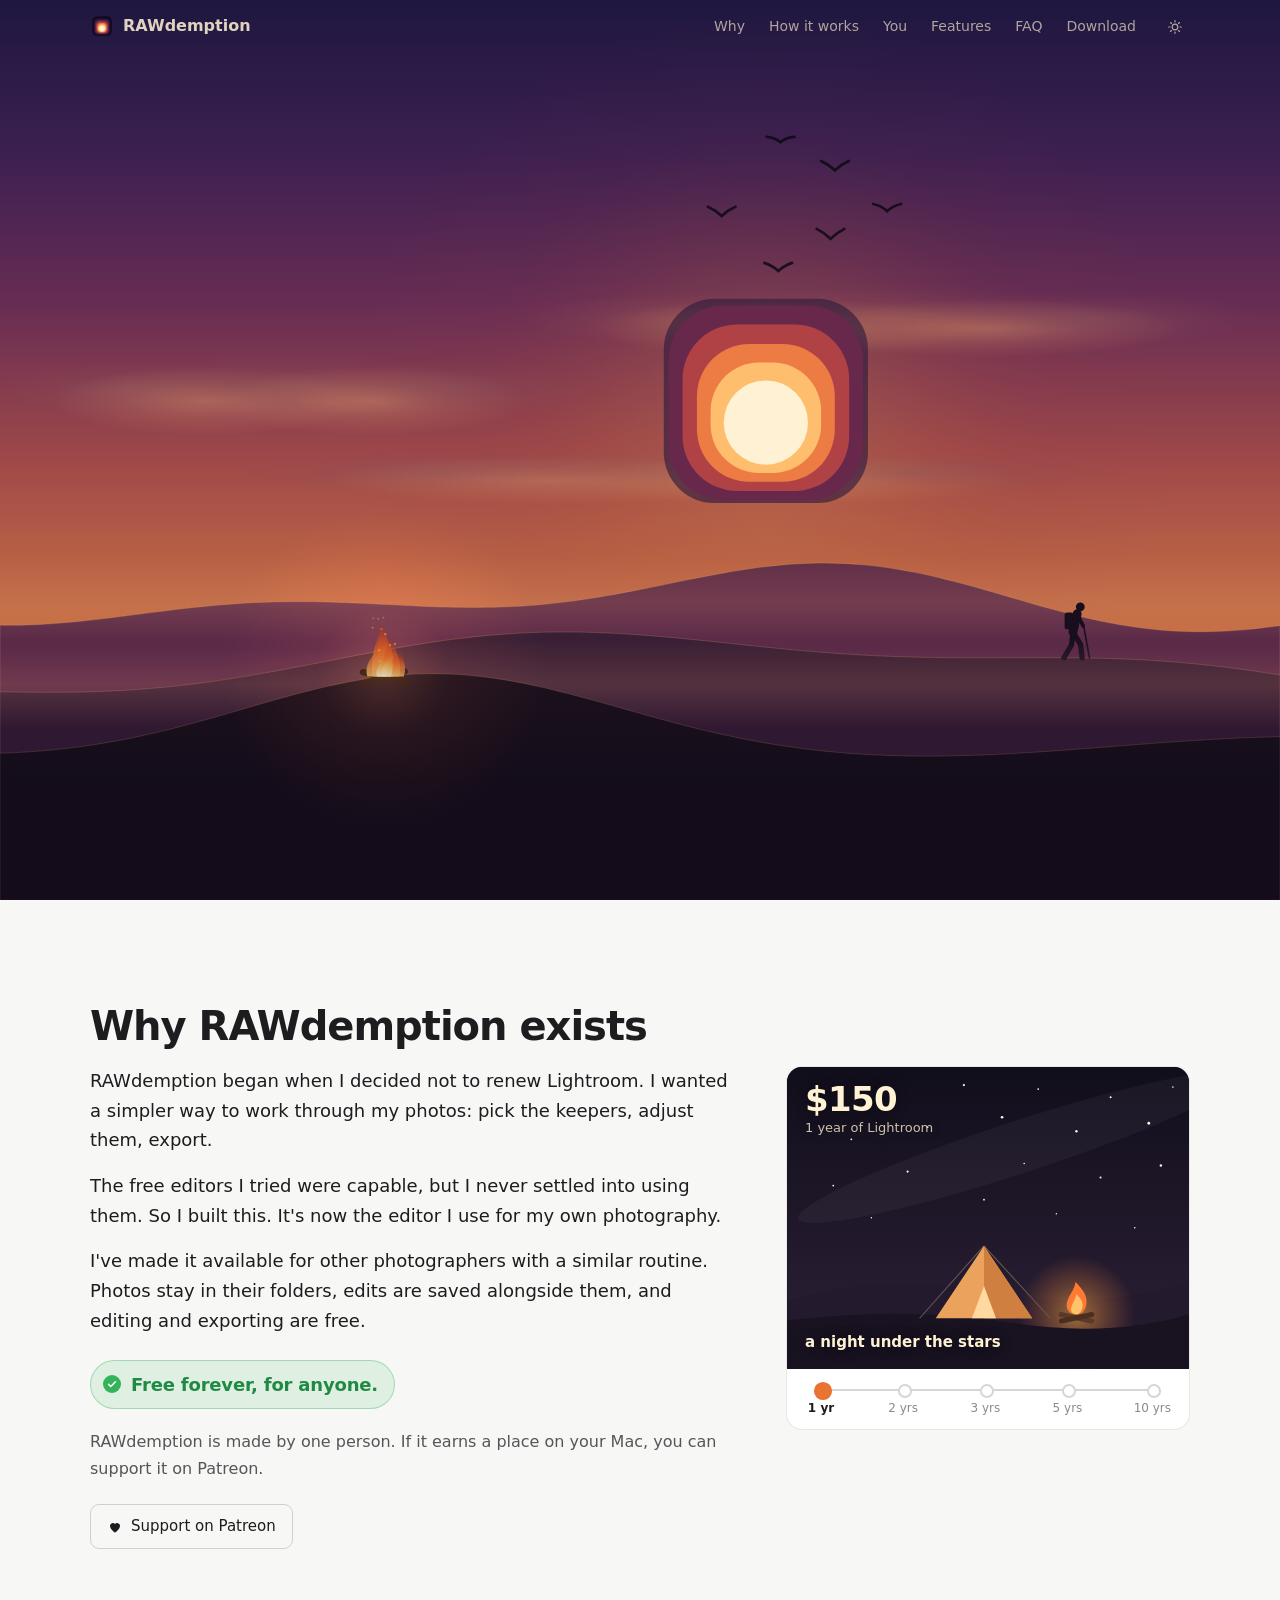
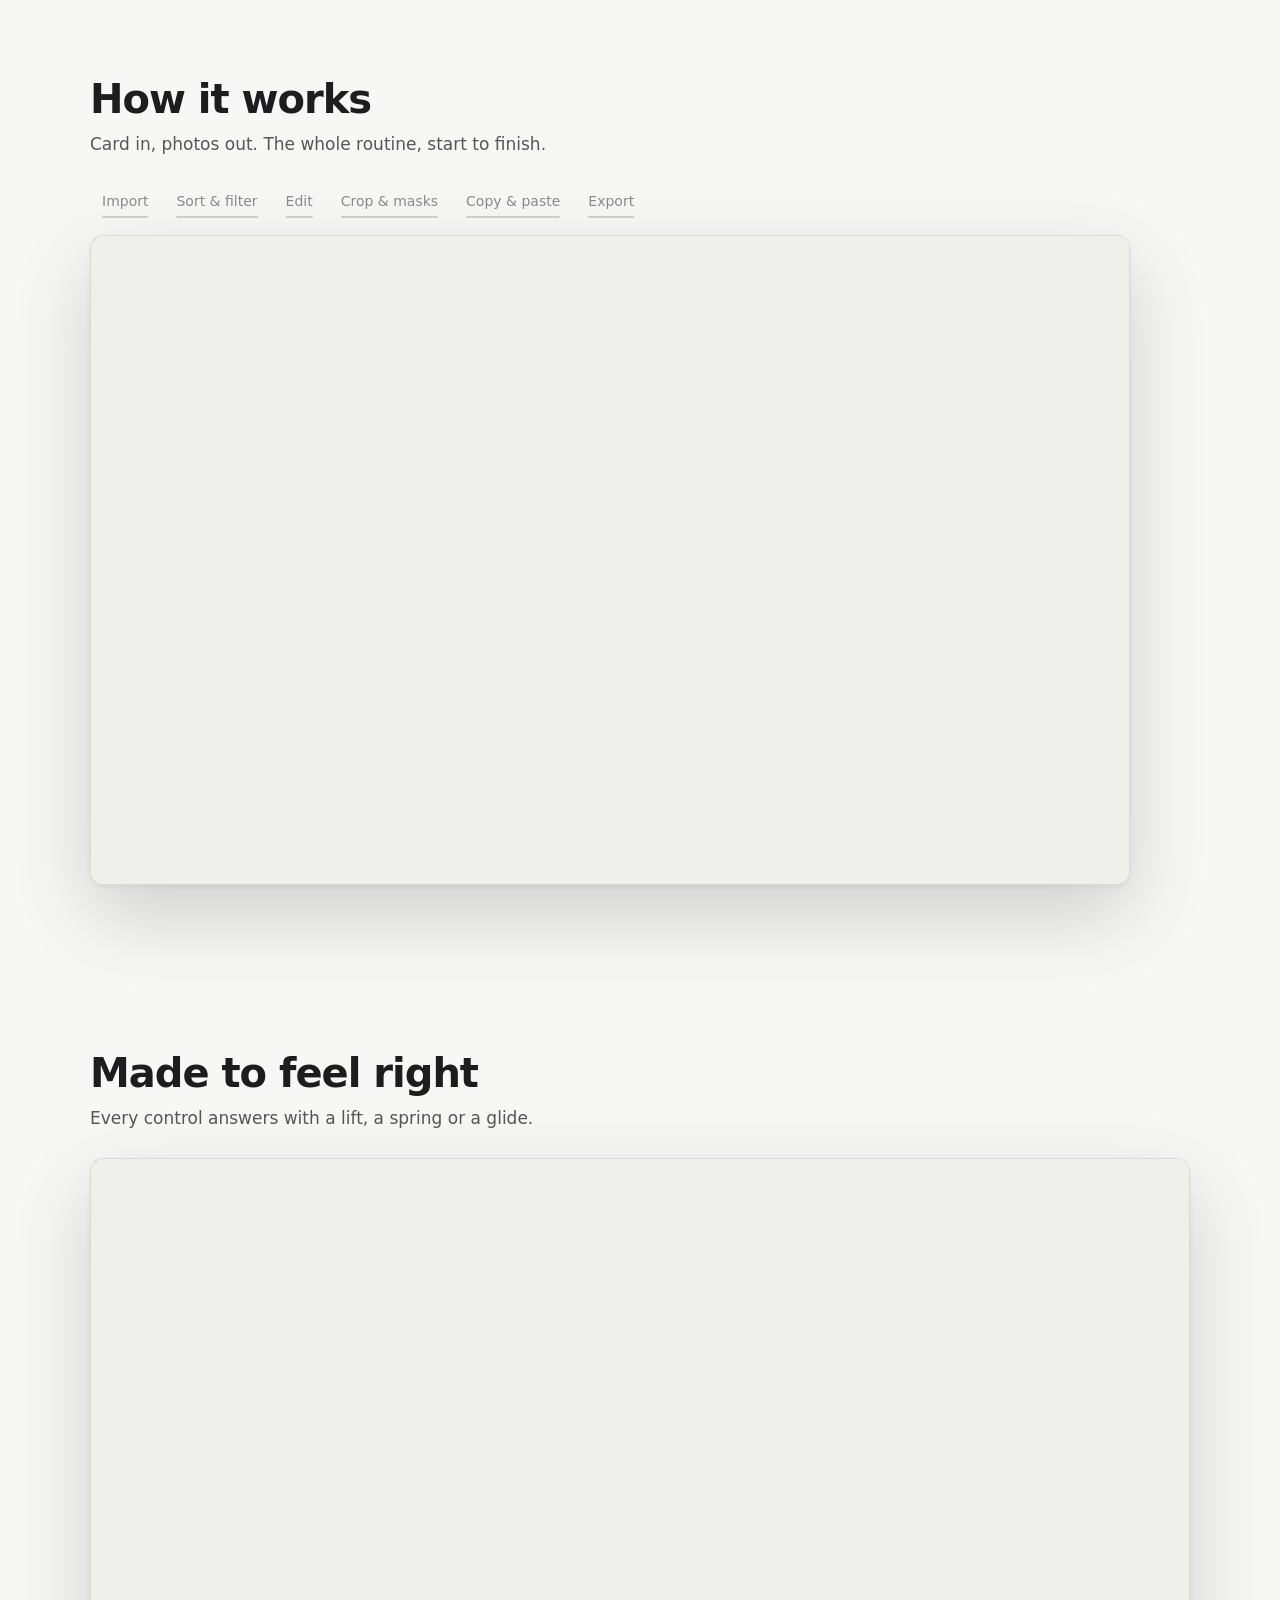
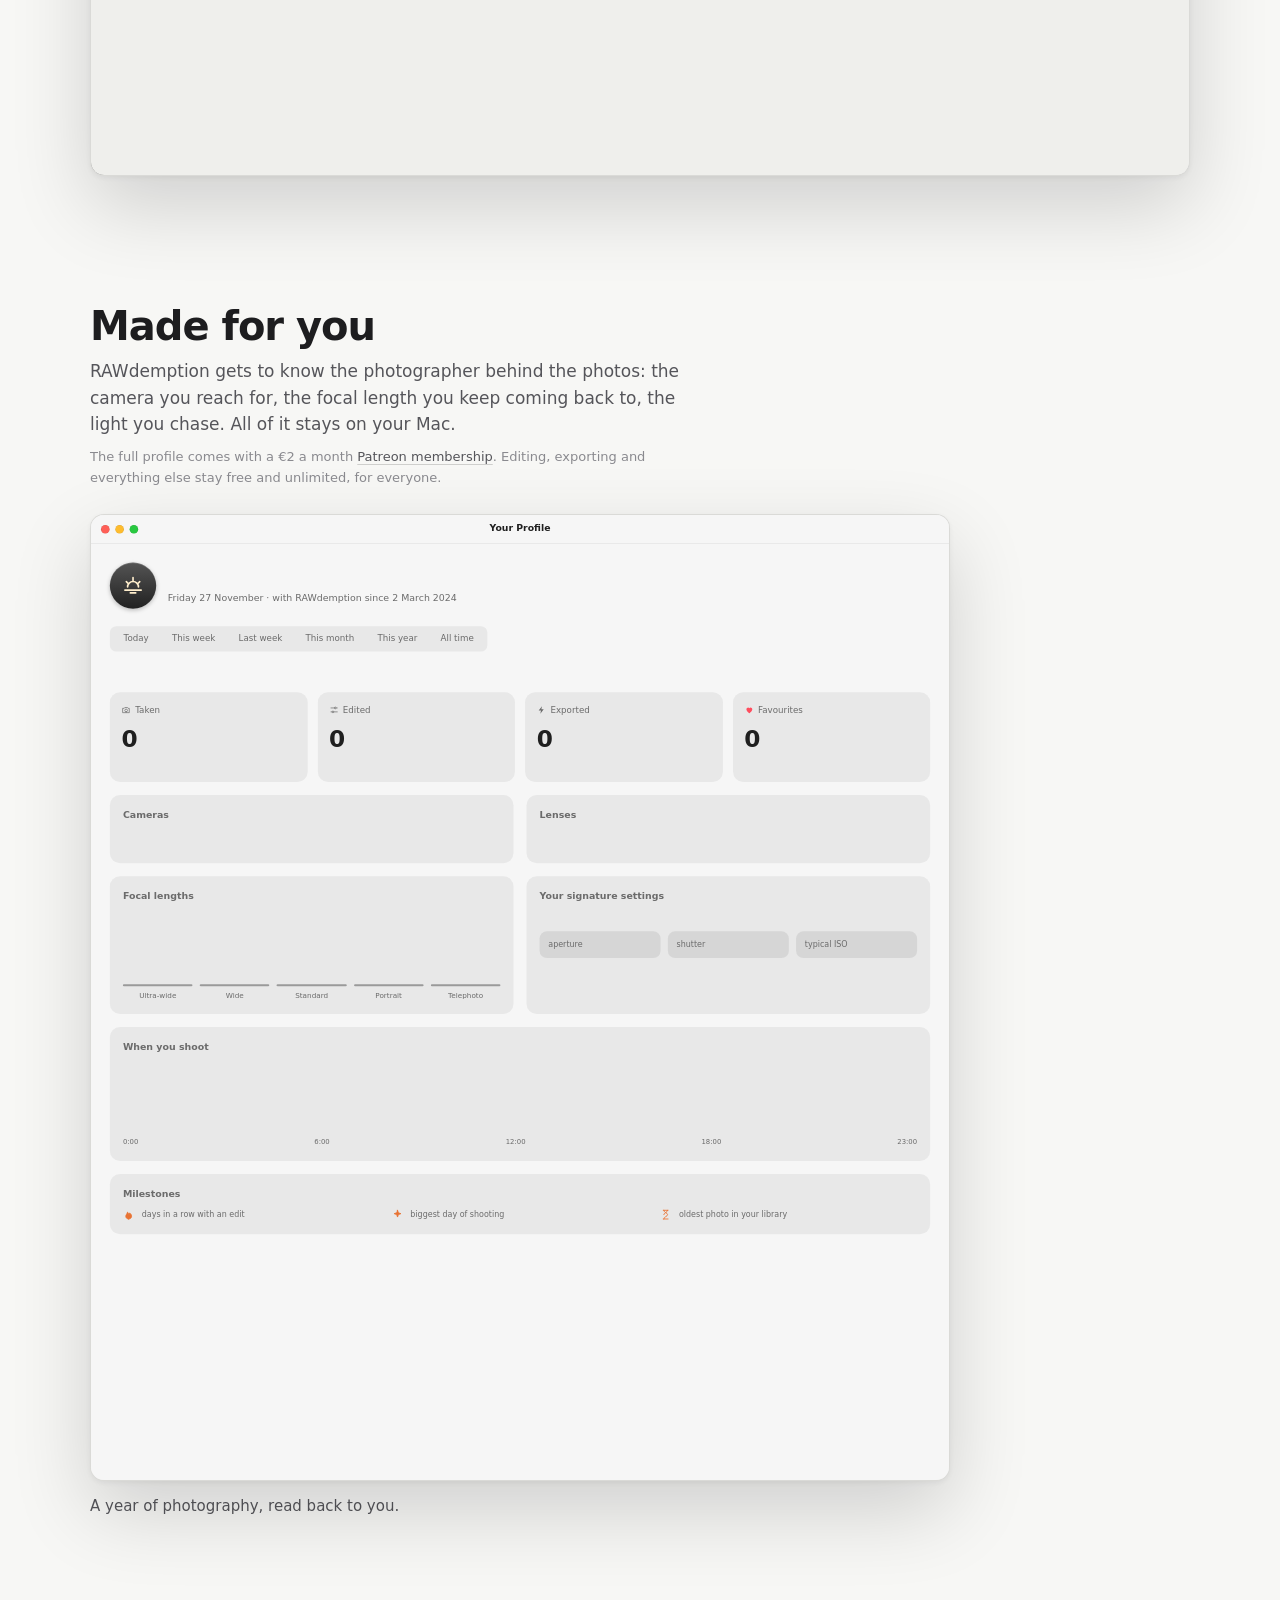
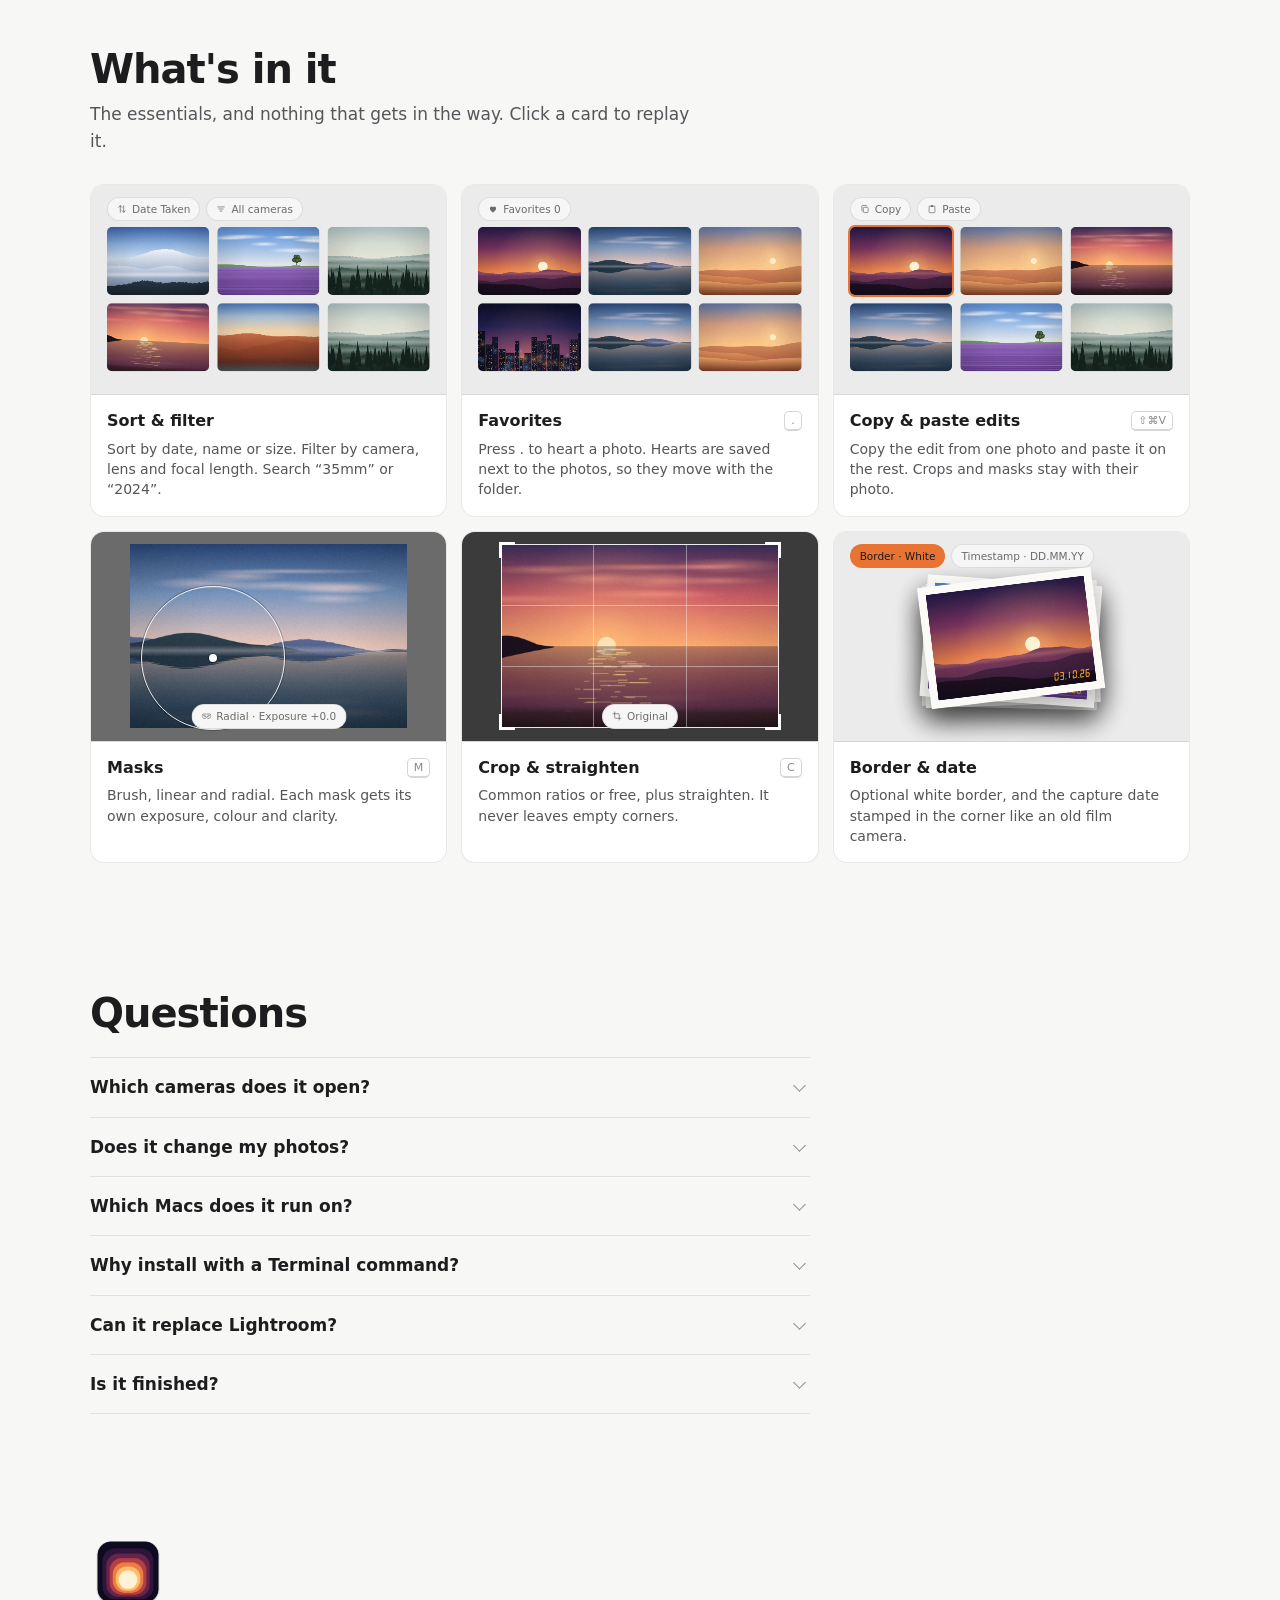
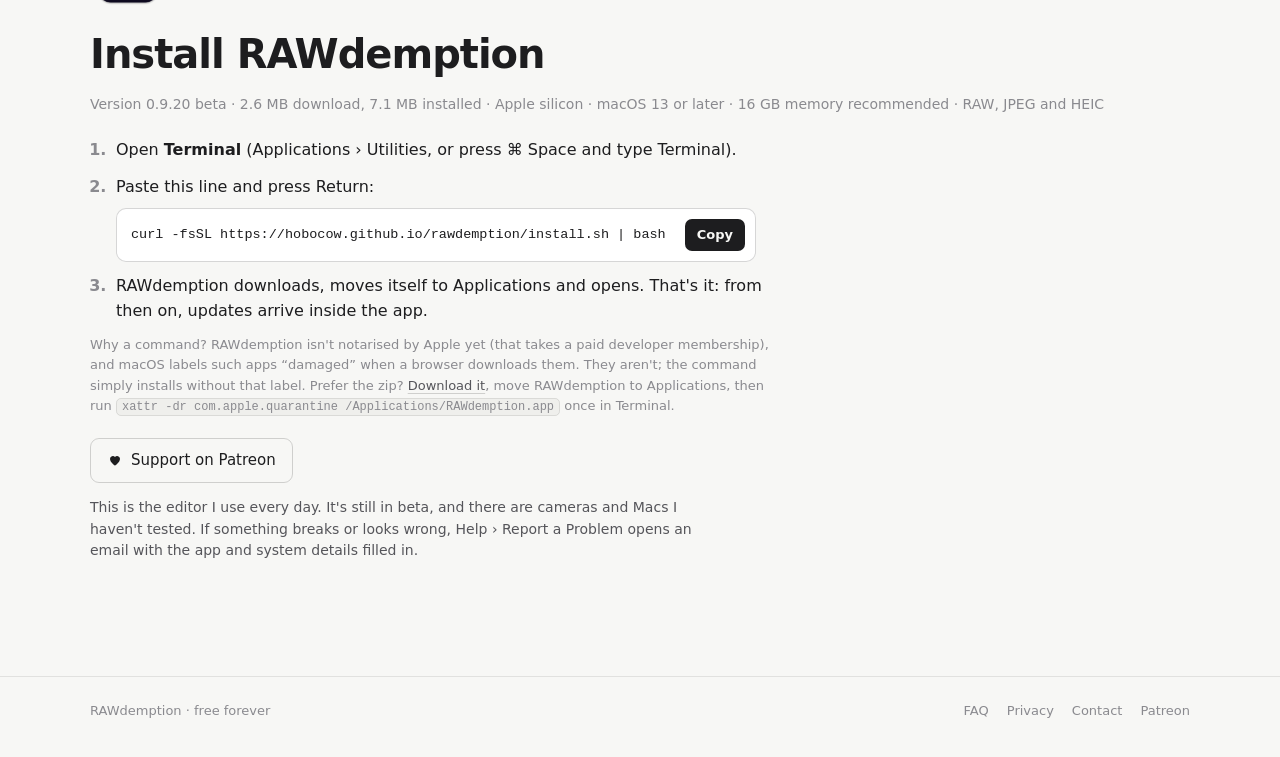
==== index.html @ 141b8a75 "RAWdemption 0.9.20" ====
<!doctype html>
<html lang="en">
<head>
  <meta charset="utf-8">
  <meta name="viewport" content="width=device-width, initial-scale=1">
  <title>RAWdemption — RAW editor for macOS</title>
  <meta name="description" content="Intuitive RAW editor for macOS. Free forever. Made by a fellow photographer. A hobby shouldn't come with a monthly rent.">
  <meta name="theme-color" content="#09080f">
  <meta property="og:type" content="website">
  <meta property="og:title" content="RAWdemption — RAW editor for macOS">
  <meta property="og:description" content="Intuitive RAW editor for macOS. Free forever. Made by a fellow photographer. A hobby shouldn't come with a monthly rent.">
  <meta property="og:image" content="https://hobocow.github.io/rawdemption/assets/og.png" data-link="og-image">
  <meta property="og:image:width" content="1200">
  <meta property="og:image:height" content="630">
  <meta property="og:url" content="https://hobocow.github.io/rawdemption/" data-link="site">
  <meta name="twitter:card" content="summary_large_image">
  <link rel="alternate" type="application/rss+xml" title="RAWdemption updates" href="appcast.xml">
  <link rel="icon" type="image/png" href="assets/favicon.png">
  <script>
    // Appearance before first paint: saved choice, else the system's.
    try { const t = localStorage.getItem("theme"); if (t === "light" || t === "dark") document.documentElement.dataset.theme = t; } catch (e) {}
  </script>
  <link rel="stylesheet" href="styles.css?v=2c1212d1">
</head>
<body>

<!-- Icons, drawn after the SF Symbols the app uses -->
<svg width="0" height="0" style="position:absolute" aria-hidden="true">
  <defs>
    <symbol id="i-heart" viewBox="0 0 24 24"><path fill="none" stroke="currentColor" stroke-width="1.8" stroke-linejoin="round" d="M12 20.5s-7.5-4.6-7.5-10.2A4.3 4.3 0 0 1 12 7.6a4.3 4.3 0 0 1 7.5 2.7c0 5.6-7.5 10.2-7.5 10.2z"/></symbol>
    <symbol id="i-heart-fill" viewBox="0 0 24 24"><path fill="currentColor" d="M12 20.5s-7.5-4.6-7.5-10.2A4.3 4.3 0 0 1 12 7.6a4.3 4.3 0 0 1 7.5 2.7c0 5.6-7.5 10.2-7.5 10.2z"/></symbol>
    <symbol id="i-bolt" viewBox="0 0 24 24"><path fill="currentColor" d="M13.6 2.5 5 13.4h6l-1.6 8.1 8.6-10.9h-6z"/></symbol>
    <symbol id="i-crop" viewBox="0 0 24 24"><path fill="none" stroke="currentColor" stroke-width="1.8" stroke-linecap="round" d="M6.5 2.5v13.5a1.5 1.5 0 0 0 1.5 1.5h13.5M2.5 6.5H16a1.5 1.5 0 0 1 1.5 1.5v13.5"/></symbol>
    <symbol id="i-mask" viewBox="-6 -22 112 100"><path fill="none" stroke="currentColor" stroke-width="7.5" stroke-linejoin="round" d="M0 16.8C12 0 38 1.1 50 10.1C62 1.1 88 0 100 16.8C104 40.3 86 57.1 66 56C56 54.9 54 41.4 50 41.4C46 41.4 44 54.9 34 56C14 57.1-4 40.3 0 16.8ZM15.5 20.2Q29 10.1 42.5 33.6Q29 41.2 15.5 20.2ZM57.5 33.6Q71 10.1 84.5 20.2Q71 41.2 57.5 33.6Z"/></symbol>
    <symbol id="i-mask-fill" viewBox="-6 -22 112 100"><path fill="currentColor" fill-rule="evenodd" d="M0 16.8C12 0 38 1.1 50 10.1C62 1.1 88 0 100 16.8C104 40.3 86 57.1 66 56C56 54.9 54 41.4 50 41.4C46 41.4 44 54.9 34 56C14 57.1-4 40.3 0 16.8ZM15.5 20.2Q29 10.1 42.5 33.6Q29 41.2 15.5 20.2ZM57.5 33.6Q71 10.1 84.5 20.2Q71 41.2 57.5 33.6Z"/></symbol>
    <symbol id="i-invert" viewBox="0 0 24 24"><circle cx="12" cy="12" r="8.2" fill="none" stroke="currentColor" stroke-width="1.8"/><path fill="currentColor" d="M12 3.8a8.2 8.2 0 0 0 0 16.4z"/></symbol>
    <symbol id="i-eye" viewBox="0 0 24 24"><path fill="none" stroke="currentColor" stroke-width="1.7" stroke-linejoin="round" d="M2.5 12S6 5.5 12 5.5 21.5 12 21.5 12 18 18.5 12 18.5 2.5 12 2.5 12z"/><circle cx="12" cy="12" r="3" fill="currentColor"/></symbol>
    <symbol id="i-plus" viewBox="0 0 24 24"><path stroke="currentColor" stroke-width="2" stroke-linecap="round" d="M12 5v14M5 12h14"/></symbol>
    <symbol id="i-left" viewBox="0 0 24 24"><path fill="none" stroke="currentColor" stroke-width="2.2" stroke-linecap="round" stroke-linejoin="round" d="m14.5 6-6 6 6 6"/></symbol>
    <symbol id="i-right" viewBox="0 0 24 24"><path fill="none" stroke="currentColor" stroke-width="2.2" stroke-linecap="round" stroke-linejoin="round" d="m9.5 6 6 6-6 6"/></symbol>
    <symbol id="i-box" viewBox="0 0 24 24"><path fill="none" stroke="currentColor" stroke-width="1.7" stroke-linejoin="round" d="M3.5 7.5 12 3.5l8.5 4v9L12 20.5l-8.5-4zM3.5 7.5 12 11.5l8.5-4M12 11.5v9M7.8 5.5l8.4 4"/></symbol>
    <symbol id="i-card" viewBox="0 0 24 24"><path fill="none" stroke="currentColor" stroke-width="1.7" stroke-linejoin="round" d="M8 2.8h9.2a1.8 1.8 0 0 1 1.8 1.8v14.8a1.8 1.8 0 0 1-1.8 1.8H6.8A1.8 1.8 0 0 1 5 19.4V5.8z"/><path stroke="currentColor" stroke-width="1.5" stroke-linecap="round" d="M9.5 5.5v3M12 5.5v3M14.5 5.5v3"/></symbol>
    <symbol id="i-photos" viewBox="0 0 24 24"><rect x="3" y="6" width="15" height="13" rx="2.5" fill="none" stroke="currentColor" stroke-width="1.7"/><path fill="none" stroke="currentColor" stroke-width="1.7" d="M7 3.5h11.5A2.5 2.5 0 0 1 21 6v10"/><path fill="currentColor" d="m4.5 17 4-4.5 3 3 2-2 3.5 3.5z"/></symbol>
    <symbol id="i-edited" viewBox="0 0 24 24"><path fill="none" stroke="currentColor" stroke-width="1.8" stroke-linecap="round" d="M4 7h9M17 7h3M4 17h3M11 17h9"/><circle cx="15" cy="7" r="2.2" fill="none" stroke="currentColor" stroke-width="1.8"/><circle cx="9" cy="17" r="2.2" fill="none" stroke="currentColor" stroke-width="1.8"/></symbol>
    <symbol id="i-sort" viewBox="0 0 24 24"><path fill="none" stroke="currentColor" stroke-width="1.8" stroke-linecap="round" stroke-linejoin="round" d="M8 20V4M4 8l4-4 4 4M16 4v16M12 16l4 4 4-4"/></symbol>
    <symbol id="i-filter" viewBox="0 0 24 24"><path fill="none" stroke="currentColor" stroke-width="1.8" stroke-linecap="round" d="M4 7h16M7 12h10M10 17h4"/></symbol>
    <symbol id="i-search" viewBox="0 0 24 24"><circle cx="10.5" cy="10.5" r="6.5" fill="none" stroke="currentColor" stroke-width="2.2"/><path stroke="currentColor" stroke-width="2.4" stroke-linecap="round" d="m15.5 15.5 5 5"/></symbol>
    <symbol id="i-back" viewBox="0 0 24 24"><path fill="none" stroke="currentColor" stroke-width="2" stroke-linecap="round" stroke-linejoin="round" d="m15 5-7 7 7 7"/></symbol>
    <symbol id="i-info" viewBox="0 0 24 24"><circle cx="12" cy="12" r="8.5" fill="none" stroke="currentColor" stroke-width="1.7"/><path stroke="currentColor" stroke-width="2" stroke-linecap="round" d="M12 11v5.5"/><circle cx="12" cy="7.8" r="1.2" fill="currentColor"/></symbol>
    <symbol id="i-compare" viewBox="0 0 24 24"><rect x="3.5" y="4.5" width="17" height="15" rx="2.5" fill="none" stroke="currentColor" stroke-width="1.7"/><path fill="currentColor" d="M12 4.5h6a2.5 2.5 0 0 1 2.5 2.5v10a2.5 2.5 0 0 1-2.5 2.5h-6z"/></symbol>
    <symbol id="i-copy" viewBox="0 0 24 24"><rect x="8" y="8" width="11.5" height="12.5" rx="2" fill="none" stroke="currentColor" stroke-width="1.7"/><path fill="none" stroke="currentColor" stroke-width="1.7" d="M16 5.5V5a1.5 1.5 0 0 0-1.5-1.5H6A1.5 1.5 0 0 0 4.5 5v10A1.5 1.5 0 0 0 6 16.5h.5"/></symbol>
    <symbol id="i-paste" viewBox="0 0 24 24"><rect x="5" y="5" width="14" height="16" rx="2" fill="none" stroke="currentColor" stroke-width="1.7"/><rect x="9" y="3" width="6" height="4" rx="1.2" fill="currentColor"/></symbol>
    <symbol id="i-check" viewBox="0 0 24 24"><path fill="none" stroke="currentColor" stroke-width="3" stroke-linecap="round" stroke-linejoin="round" d="m5 12.5 4.5 4.5L19 7.5"/></symbol>
    <symbol id="i-down" viewBox="0 0 24 24"><path fill="none" stroke="currentColor" stroke-width="2.2" stroke-linecap="round" stroke-linejoin="round" d="M12 4v12m-5-5 5 5 5-5M5 20h14"/></symbol>
    <symbol id="i-reset" viewBox="0 0 24 24"><path fill="none" stroke="currentColor" stroke-width="1.8" stroke-linecap="round" stroke-linejoin="round" d="M4.5 12a7.5 7.5 0 1 0 2.2-5.3L4.5 9M4.5 4.5V9H9"/></symbol>
    <symbol id="i-brush" viewBox="0 0 24 24"><path fill="none" stroke="currentColor" stroke-width="1.7" stroke-linecap="round" stroke-linejoin="round" d="M19.5 3.5 10 13l1.8 1.8 9.5-9.5zM9 14c-2 0-3.5 1.5-3.5 3.5 0 1-.7 2-2 2.5 1.2.6 2.6 1 4 1 2.5 0 4.3-1.8 4.3-4.3z"/></symbol>
    <symbol id="i-linear" viewBox="0 0 24 24"><rect x="3.5" y="3.5" width="17" height="17" rx="3" fill="none" stroke="currentColor" stroke-width="1.7"/><path fill="currentColor" d="M3.5 6.5a3 3 0 0 1 3-3h11a3 3 0 0 1 3 3V11h-17z" opacity=".55"/></symbol>
    <symbol id="i-radial" viewBox="0 0 24 24"><ellipse cx="12" cy="12" rx="8.5" ry="6.5" fill="none" stroke="currentColor" stroke-width="1.7"/><circle cx="12" cy="12" r="1.6" fill="currentColor"/></symbol>
    <symbol id="i-sun" viewBox="0 0 24 24"><circle cx="12" cy="12" r="4.2" fill="none" stroke="currentColor" stroke-width="1.8"/><path stroke="currentColor" stroke-width="1.8" stroke-linecap="round" d="M12 2.5v2M12 19.5v2M2.5 12h2M19.5 12h2M5.3 5.3l1.4 1.4M17.3 17.3l1.4 1.4M5.3 18.7l1.4-1.4M17.3 6.7l1.4-1.4"/></symbol>
    <symbol id="i-moon" viewBox="0 0 24 24"><path fill="none" stroke="currentColor" stroke-width="1.8" stroke-linejoin="round" d="M19.5 14.5A7.8 7.8 0 0 1 9.5 4.5a7.8 7.8 0 1 0 10 10z"/></symbol>
    <symbol id="i-cursor" viewBox="0 0 24 24"><path fill="#fff" stroke="#111" stroke-width="1.2" stroke-linejoin="round" d="M4.5 2.8v16.6l4.2-4.1 2.7 6.2 2.8-1.2-2.7-6.1h5.9z"/></symbol>
  </defs>
</svg>

<nav class="nav" id="nav">
  <div class="wrap">
    <a class="brand" href="#top"><img src="assets/icon.png" alt="">RAWdemption</a>
    <div class="nav-links">
      <a class="opt" href="#why">Why</a>
      <a class="opt" href="#how">How it works</a>
      <a class="opt" href="#you">You</a>
      <a class="opt" href="#features">Features</a>
      <a class="opt" href="#faq">FAQ</a>
      <a href="#download">Download</a>
      <button class="theme" id="theme" title="Appearance"></button>
    </div>
  </div>
</nav>

<header class="hero" id="top">
  <canvas id="hero-canvas" aria-hidden="true"></canvas>
  <div class="hero-copy">
    <h1>RAWdemption<span class="beta">Beta</span></h1>
    <p class="lede">Intuitive RAW editor for macOS. Free forever.<br><span class="by">Made by a fellow photographer.</span></p>
    <p class="motto">A hobby shouldn't come with a monthly rent.</p>
    <a class="btn touch" href="#download"><svg><use href="#i-down"/></svg>Install for Mac</a>
    <div class="meta">Public beta · Only <span data-app-size>7.1 MB</span> · Apple silicon · macOS 13 or later</div>
  </div>
</header>

<main>
  <section class="section" id="why">
    <div class="wrap reveal">
      <h2>Why RAWdemption exists</h2>
      <div class="why-grid">
      <div class="letter">
        <p>RAWdemption began when I decided not to renew Lightroom. I wanted a simpler way to work through my photos: pick the keepers, adjust them, export.</p>
        <p>The free editors I tried were capable, but I never settled into using them. So I built this. It's now the editor I use for my own photography.</p>
        <p>I've made it available for other photographers with a similar routine. Photos stay in their folders, edits are saved alongside them, and editing and exporting are free.</p>
        <p class="free"><svg aria-hidden="true"><use href="#i-check"/></svg>Free forever, for anyone.</p>
        <p class="soft" data-needs="patreon">RAWdemption is made by one person. If it earns a place on your Mac, you can support it on Patreon.</p>
        <div class="row" data-needs="patreon"><a class="btn quiet touch" href="https://www.patreon.com/rawdemption" data-link="patreon"><svg><use href="#i-heart-fill"/></svg>Support on Patreon</a></div>
      </div>
      <aside class="spend" id="spend" aria-label="What a Lightroom plan adds up to, year by year">
        <div class="spend-stage">
          <svg viewBox="0 0 400 300" preserveAspectRatio="xMidYMid slice" aria-hidden="true">
            <defs>
              <linearGradient id="sp-sky" x1="0" y1="0" x2="0" y2="1"><stop offset="0" stop-color="#110e1b"/><stop offset="1" stop-color="#2d2137"/></linearGradient>
              <linearGradient id="sp-dawn" x1="0" y1="0" x2="0" y2="1"><stop offset="0" stop-color="#2a2140"/><stop offset=".55" stop-color="#8e4f5e"/><stop offset="1" stop-color="#f2a65a"/></linearGradient>
              <radialGradient id="sp-glow"><stop offset="0" stop-color="#f58c4a" stop-opacity=".38"/><stop offset="1" stop-color="#f58c4a" stop-opacity="0"/></radialGradient>
              <radialGradient id="sp-fire"><stop offset="0" stop-color="#ffb347" stop-opacity=".55"/><stop offset="1" stop-color="#ff7a33" stop-opacity="0"/></radialGradient>
              <radialGradient id="sp-glass" cx=".38" cy=".34" r=".75"><stop offset="0" stop-color="#5a6bb0"/><stop offset=".45" stop-color="#26305e"/><stop offset="1" stop-color="#0c0f22"/></radialGradient>
              <pattern id="sp-ridge" width="5" height="10" patternUnits="userSpaceOnUse"><rect width="2.4" height="10" fill="#3b3b42"/></pattern>
              <path id="sp-ring" d="M180 150m-73 0a73 73 0 1 1 146 0a73 73 0 1 1-146 0"/>
            </defs>
            <rect width="400" height="300" fill="url(#sp-sky)"/>

            <g class="scene on" data-i="0">
              <ellipse cx="230" cy="80" rx="230" ry="26" transform="rotate(-18 230 80)" fill="#fff" opacity=".04"/>
              <g fill="#fff5e0"><circle class="twinkle" cx="28" cy="30" r="1.2" style="animation-delay:0s"/><circle class="twinkle" cx="64" cy="72" r="0.9" style="animation-delay:1.1s"/><circle class="twinkle" cx="102" cy="24" r="1.4" style="animation-delay:0.5s"/><circle class="twinkle" cx="140" cy="60" r="0.8" style="animation-delay:2.0s"/><circle class="twinkle" cx="176" cy="18" r="1.1" style="animation-delay:1.4s"/><circle class="twinkle" cx="214" cy="50" r="1.3" style="animation-delay:0.2s"/><circle class="twinkle" cx="250" cy="22" r="0.9" style="animation-delay:1.8s"/><circle class="twinkle" cx="288" cy="64" r="1.2" style="animation-delay:0.9s"/><circle class="twinkle" cx="322" cy="30" r="1" style="animation-delay:2.4s"/><circle class="twinkle" cx="360" cy="56" r="1.4" style="animation-delay:0.6s"/><circle class="twinkle" cx="384" cy="20" r="0.8" style="animation-delay:1.6s"/><circle class="twinkle" cx="46" cy="118" r="0.9" style="animation-delay:2.2s"/><circle class="twinkle" cx="120" cy="104" r="1.1" style="animation-delay:0.3s"/><circle class="twinkle" cx="236" cy="96" r="0.8" style="animation-delay:1.2s"/><circle class="twinkle" cx="312" cy="110" r="1" style="animation-delay:2.6s"/><circle class="twinkle" cx="372" cy="98" r="1.2" style="animation-delay:0.4s"/><circle class="twinkle" cx="84" cy="150" r="0.7" style="animation-delay:1.9s"/><circle class="twinkle" cx="196" cy="132" r="0.9" style="animation-delay:0.8s"/><circle class="twinkle" cx="268" cy="146" r="0.7" style="animation-delay:2.1s"/><circle class="twinkle" cx="346" cy="160" r="0.8" style="animation-delay:1.0s"/></g>
              <path d="M0 232 Q100 204 200 224 T400 214 V300 H0Z" fill="#231a2e"/>
              <circle cx="288" cy="246" r="58" fill="url(#sp-fire)"/>
              <path d="M0 252 Q120 238 220 254 T400 246 V300 H0Z" fill="#191321"/>
              <line x1="196" y1="178" x2="132" y2="250" stroke="#6b5a52" stroke-width="1"/><line x1="196" y1="178" x2="262" y2="250" stroke="#6b5a52" stroke-width="1"/>
              <polygon points="148,250 196,178 244,250" fill="#eba25d"/>
              <polygon points="196,178 244,250 196,250" fill="#cf7f40"/>
              <polygon points="184,250 196,218 208,250" fill="#ffd9a0" class="tentlight"/>
              <rect x="270" y="247" width="36" height="5" rx="2.5" fill="#5a3a26" transform="rotate(12 288 249)"/>
              <rect x="270" y="247" width="36" height="5" rx="2.5" fill="#4a2f1f" transform="rotate(-12 288 249)"/>
              <path class="flame" d="M288 246c-9 0-12-8-8-16 3-6 6-9 7-16 6 6 12 13 11 21-1 7-4 11-10 11z" fill="#ff7a33"/>
              <path class="flame f2" d="M288 246c-5 0-7-5-4-10 2-4 3-6 4-10 4 4 7 8 6 13-1 4-3 7-6 7z" fill="#ffc46b"/>
            </g>

            <g class="scene" data-i="1">
              <circle cx="190" cy="155" r="150" fill="url(#sp-glow)"/>
              <circle cx="276" cy="196" r="50" fill="#2d3560" opacity=".75"/>
              <circle cx="276" cy="196" r="50" fill="none" stroke="#8d8d94" stroke-width="6"/>
              <circle cx="276" cy="196" r="44" fill="none" stroke="#b6b6bd" stroke-width="1" stroke-dasharray="1.5 3"/>
              <circle cx="180" cy="150" r="92" fill="#202024"/>
              <circle cx="180" cy="150" r="84" fill="#2b2b30"/>
              <circle cx="180" cy="150" r="80" fill="none" stroke="#3a3a41" stroke-width="7" stroke-dasharray="1.6 2.6"/>
              <circle cx="180" cy="150" r="66" fill="#141417"/>
              <text font-size="8.5" letter-spacing="2.4" fill="#9a9aa2" font-family="-apple-system, sans-serif"><textPath href="#sp-ring" startOffset="4%">50mm · 1:1.8 · ⌀49 · STM</textPath></text>
              <circle cx="180" cy="150" r="54" fill="url(#sp-glass)"/>
              <path d="M140 132a44 44 0 0 1 36-26" fill="none" stroke="#8fd0ff" stroke-opacity=".55" stroke-width="3" stroke-linecap="round"/>
              <path d="M206 186a40 40 0 0 1-22 12" fill="none" stroke="#ffb067" stroke-opacity=".5" stroke-width="3" stroke-linecap="round"/>
              <ellipse cx="160" cy="128" rx="11" ry="6" transform="rotate(-35 160 128)" fill="#fff" opacity=".55"/>
            </g>

            <g class="scene" data-i="2">
              <circle cx="200" cy="160" r="160" fill="url(#sp-glow)"/>
              <g transform="translate(-6 -34)">
                <rect x="96" y="132" width="14" height="60" rx="3" fill="#a3a3aa"/>
                <rect x="106" y="122" width="150" height="80" rx="11" fill="#1e1e22"/>
                <rect x="160" y="118" width="56" height="88" rx="8" fill="#26262b"/>
                <rect x="163" y="118" width="50" height="88" fill="url(#sp-ridge)"/>
                <ellipse cx="258" cy="162" rx="12" ry="44" fill="url(#sp-glass)"/>
                <ellipse cx="258" cy="162" rx="12" ry="44" fill="none" stroke="#38383f" stroke-width="4"/>
                <ellipse cx="255" cy="142" rx="2.4" ry="10" fill="#fff" opacity=".45"/>
              </g>
              <g transform="translate(58 48)">
                <rect x="96" y="138" width="12" height="48" rx="3" fill="#a3a3aa"/>
                <rect x="104" y="130" width="104" height="64" rx="10" fill="#242429"/>
                <rect x="140" y="126" width="40" height="72" rx="7" fill="#2c2c32"/>
                <rect x="143" y="126" width="34" height="72" fill="url(#sp-ridge)"/>
                <rect x="184" y="130" width="5" height="64" fill="#c4c4ca"/>
                <ellipse cx="210" cy="162" rx="10" ry="36" fill="url(#sp-glass)"/>
                <ellipse cx="210" cy="162" rx="10" ry="36" fill="none" stroke="#38383f" stroke-width="4"/>
                <ellipse cx="207" cy="146" rx="2" ry="8" fill="#fff" opacity=".45"/>
              </g>
              <path d="M262 116 L276 98" stroke="#d9c7a8" stroke-width="1.2"/>
              <g transform="rotate(14 300 92)">
                <path d="M274 82 h52 l10 10 l-10 10 h-52 z" fill="#f3e6cc"/>
                <circle cx="281" cy="92" r="2.6" fill="#2a2433"/>
                <text x="290" y="96" font-size="11" font-weight="700" letter-spacing="1.4" fill="#2a2433" font-family="-apple-system, sans-serif">USED</text>
              </g>
            </g>

            <g class="scene" data-i="3">
              <circle cx="200" cy="170" r="160" fill="url(#sp-glow)"/>
              <path d="M166 116 L178 84 H222 L234 116Z" fill="#26262c"/>
              <rect x="186" y="90" width="28" height="8" rx="2" fill="#111114"/>
              <rect x="84" y="112" width="232" height="132" rx="18" fill="#26262c"/>
              <rect x="258" y="112" width="58" height="132" rx="18" fill="#1b1b20"/>
              <rect x="264" y="126" width="46" height="104" rx="12" fill="url(#sp-ridge)" opacity=".5"/>
              <rect x="276" y="100" width="20" height="8" rx="3" fill="#3a3a42"/>
              <circle cx="286" cy="99" r="6" fill="#c2c2c8"/>
              <rect x="104" y="104" width="30" height="8" rx="3" fill="#3a3a42"/>
              <circle cx="300" cy="132" r="3.2" fill="#e87333"/>
              <circle cx="180" cy="180" r="60" fill="#18181c"/>
              <circle cx="180" cy="180" r="53" fill="none" stroke="#3b3b42" stroke-width="6"/>
              <circle cx="180" cy="180" r="38" fill="url(#sp-glass)"/>
              <ellipse cx="166" cy="164" rx="8" ry="4.5" transform="rotate(-35 166 164)" fill="#fff" opacity=".55"/>
            </g>

            <g class="scene" data-i="4">
              <rect width="400" height="300" fill="url(#sp-dawn)"/>
              <circle cx="268" cy="214" r="70" fill="#ffd49a" opacity=".25"/>
              <circle cx="268" cy="214" r="32" fill="#ffe2b0"/>
              <path d="M0 230 L70 160 L118 200 L176 132 L238 206 L292 168 L350 214 L400 182 V300 H0Z" fill="#4a2c45"/>
              <path d="M176 132 L190 148 L182 146 L172 154 L164 146Z M70 160 L82 172 L74 171 L66 176Z" fill="#f4e6e0" opacity=".85"/>
              <path d="M0 262 L90 222 L160 250 L250 214 L330 252 L400 232 V300 H0Z" fill="#2a1b2e"/>
              <path class="flight" d="M34 244 Q170 40 330 110" fill="none" stroke="#fff5e0" stroke-width="1.6" stroke-dasharray="5 6" opacity=".8"/>
              <g transform="translate(330 110) rotate(22)"><path d="M-14 0 L10 -2 Q16 0 10 2 Z M-2 -1 L-8 -11 L-3 -11 L5 -1 Z M-2 1 L-8 11 L-3 11 L5 1 Z M-13 -1 L-16 -6 L-13 -6 L-9 -1 Z" fill="#fff5e0"/></g>
            </g>
          </svg>
          <div class="spend-tag"><span class="spend-sum">$150</span><span class="spend-years">1 year of Lightroom</span></div>
          <div class="spend-what">a night under the stars</div>
        </div>
        <div class="spend-steps">
          <div class="spend-line"><div class="spend-fill"></div></div>
          <button type="button" class="on">1 yr</button><button type="button">2 yrs</button><button type="button">3 yrs</button><button type="button">5 yrs</button><button type="button">10 yrs</button>
        </div>
      </aside>
      </div>
    </div>
  </section>

  <section class="section" id="how">
    <div class="wrap reveal">
      <h2>How it works</h2>
      <p class="sub">Card in, photos out. The whole routine, start to finish.</p>
      <div class="chapters" id="chapters"></div>
      <div class="film" id="film"></div>
      <div class="caption" id="caption"></div>
    </div>
  </section>

  <section class="section" id="feel">
    <div class="wrap reveal">
      <h2>Made to feel right</h2>
      <p class="sub">Every control answers with a lift, a spring or a glide.</p>
      <div class="film feel-film" id="feel-film" style="margin-top:26px"></div>
    </div>
  </section>

  <section class="section" id="you">
    <div class="wrap reveal">
      <h2>Made for you</h2>
      <p class="sub">RAWdemption gets to know the photographer behind the photos: the camera you reach for, the focal length you keep coming back to, the light you chase. All of it stays on your Mac.</p>
      <p class="supporter-note">The full profile comes with a €2 a month <a href="https://www.patreon.com/rawdemption" data-link="patreon">Patreon membership</a>. Editing, exporting and everything else stay free and unlimited, for everyone.</p>
      <div class="film you-film" id="you-film" style="margin-top:26px"></div>
      <div class="caption" id="you-caption"></div>
    </div>
  </section>

  <section class="section" id="features">
    <div class="wrap reveal">
      <h2>What's in it</h2>
      <p class="sub">The essentials, and nothing that gets in the way. Click a card to replay it.</p>
    </div>
    <div class="wrap">
      <div class="features">
        <article class="tile reveal" data-demo="sort"><div class="demo"></div><div class="txt"><h3>Sort &amp; filter</h3><p>Sort by date, name or size. Filter by camera, lens and focal length. Search “35mm” or “2024”.</p></div></article>
        <article class="tile reveal" data-demo="fav"><div class="demo"></div><div class="txt"><h3>Favorites <kbd>.</kbd></h3><p>Press . to heart a photo. Hearts are saved next to the photos, so they move with the folder.</p></div></article>
        <article class="tile reveal" data-demo="paste"><div class="demo"></div><div class="txt"><h3>Copy &amp; paste edits <kbd>⇧⌘V</kbd></h3><p>Copy the edit from one photo and paste it on the rest. Crops and masks stay with their photo.</p></div></article>
        <article class="tile reveal" data-demo="mask"><div class="demo"></div><div class="txt"><h3>Masks <kbd>M</kbd></h3><p>Brush, linear and radial. Each mask gets its own exposure, colour and clarity.</p></div></article>
        <article class="tile reveal" data-demo="crop"><div class="demo"></div><div class="txt"><h3>Crop &amp; straighten <kbd>C</kbd></h3><p>Common ratios or free, plus straighten. It never leaves empty corners.</p></div></article>
        <article class="tile reveal" data-demo="print"><div class="demo"></div><div class="txt"><h3>Border &amp; date</h3><p>Optional white border, and the capture date stamped in the corner like an old film camera.</p></div></article>
      </div>
    </div>
  </section>

  <section class="section" id="faq">
    <div class="wrap reveal">
      <h2>Questions</h2>
      <div class="faq">
        <details>
          <summary>Which cameras does it open?</summary>
          <p>RAWdemption develops RAW files with the RAW engine built into macOS, so it opens what Apple Photos opens: most cameras from Canon, Fujifilm, Leica, Nikon, Olympus/OM System, Panasonic, Pentax/Ricoh, Sony and more, plus DNG. Apple publishes the full list on its support site (“Digital camera RAW formats supported by macOS”), and new cameras arrive with macOS updates. JPEG, HEIC, PNG and TIFF open too.</p>
        </details>
        <details>
          <summary>Does it change my photos?</summary>
          <p>Never. Originals are only read. Each edit is a small recipe saved in a hidden <code>.lightbox</code> folder beside the photos, along with your favourites, so edits travel with the folder to another drive or Mac. Exports are always new files.</p>
        </details>
        <details>
          <summary>Which Macs does it run on?</summary>
          <p>Macs with Apple silicon (M1 or later) on macOS 13 Ventura or later. 16 GB of memory is recommended for smooth editing of 24-megapixel RAW files; Intel Macs aren't supported.</p>
        </details>
        <details>
          <summary>Why install with a Terminal command?</summary>
          <p>RAWdemption isn't sold through the App Store and isn't notarised by Apple yet, which takes a paid developer membership. Without it, macOS calls the app “damaged” when a browser downloads it, and offers no way to open it. Nothing is wrong with the file: the one-line command downloads it the way Terminal does, so it arrives without that label, checks that it's intact and really RAWdemption, puts it in Applications and opens it. Updates then install from inside the app, signed, with nothing more to do.</p>
        </details>
        <details>
          <summary>Can it replace Lightroom?</summary>
          <p>For many hobbyists, yes: it covers what most people use day to day, with faster, calmer editing. If your work depends on catalogues across many drives, tethered shooting, print layouts or plugins, RAWdemption isn't meant for that, and that's by design.</p>
        </details>
        <details>
          <summary>Is it finished?</summary>
          <p>Not yet. RAWdemption began as my own editor and is now in public beta. More advanced features can follow over time. If something breaks or looks off, please be kind and report it to me with Help › Report a Problem: every report helps make RAWdemption better for as many photographers as possible.</p>
        </details>
      </div>
    </div>
  </section>

  <section class="final" id="download">
    <div class="wrap reveal">
      <div class="final-row">
        <img class="icon" src="assets/icon.png" alt="RAWdemption icon">
        <div>
          <h2>Install RAWdemption</h2>
          <div class="specs">Version <span data-version>0.9.20</span> beta · <span data-download-size>2.6 MB</span> download, <span data-app-size>7.1 MB</span> installed · Apple silicon · macOS 13 or later · 16 GB memory recommended · RAW, JPEG and HEIC</div>
        </div>
      </div>
      <ol class="install">
        <li>Open <b>Terminal</b> (Applications › Utilities, or press ⌘ Space and type Terminal).</li>
        <li>Paste this line and press Return:
          <div class="cmd"><code id="install-cmd">curl -fsSL https://hobocow.github.io/rawdemption/install.sh | bash</code><button type="button" class="copy touch" data-copy="#install-cmd">Copy</button></div>
        </li>
        <li>RAWdemption downloads, moves itself to Applications and opens. That's it: from then on, updates arrive inside the app.</li>
      </ol>
      <p class="why-cmd">Why a command? RAWdemption isn't notarised by Apple yet (that takes a paid developer membership), and macOS labels such apps “damaged” when a browser downloads them. They aren't; the command simply installs without that label.
        Prefer the zip? <a href="downloads/RAWdemption.zip" download>Download it</a>, move RAWdemption to Applications, then run <code>xattr -dr com.apple.quarantine /Applications/RAWdemption.app</code> once in Terminal.</p>
      <div class="row" data-needs="patreon"><a class="btn quiet touch" href="https://www.patreon.com/rawdemption" data-link="patreon"><svg><use href="#i-heart-fill"/></svg>Support on Patreon</a></div>
      <p class="beta-note">This is the editor I use every day. It's still in beta, and there are cameras and Macs I haven't tested. If something breaks or looks wrong, Help › Report a Problem opens an email with the app and system details filled in.</p>
    </div>
  </section>
</main>

<footer>
  <div class="wrap">
    <span>RAWdemption · free forever</span>
    <div class="links">
      <a href="#faq">FAQ</a>
      <a href="privacy.html">Privacy</a>
      <a href="mailto:karate.seating4j@icloud.com" data-link="contact">Contact</a>
      <a href="https://www.patreon.com/rawdemption" data-link="patreon">Patreon</a>
    </div>
  </div>
</footer>

<script src="photos.js?v=cdf224a2"></script>
<script src="hero.js?v=066ba3b1"></script>
<script src="site.js?v=bf82130f"></script>
</body>
</html>
---- styles.css ----
/* RAWdemption — site. Flat like the app: neutral greys, solid panels, hairlines, one warm orange used sparingly. */

:root {
  --page: #f7f7f5; --page-2: #efefec; --card: #ffffff;
  --text: #1d1d1f; --text-2: #55555a; --text-3: #8a8a8f;
  --hairline: rgba(0, 0, 0, 0.09); --hairline-strong: rgba(0, 0, 0, 0.16);
  --btn: #1d1d1f; --btn-ink: #f7f7f5; --btn-hover: #333336;
  /* The app's own Light chrome */
  --w-panel: #f6f6f6; --w-panel-2: #ebebeb; --w-text: #1f1f1f; --w-text-2: #6b6b6b; --w-text-3: #9a9a9a; --w-hair: rgba(0, 0, 0, 0.1);
  --w-row: rgba(0, 0, 0, 0.06); --w-sel: rgba(0, 0, 0, 0.08); --knob: #919191; --track: rgba(0, 0, 0, 0.16); --fill: rgba(0, 0, 0, 0.42); --tick: rgba(0, 0, 0, 0.3);
  --brand: #e87333; --on-brand: #1a1a1a;
  --shadow: 0 30px 80px rgba(0, 0, 0, 0.16), 0 2px 6px rgba(0, 0, 0, 0.06);
  --canvas: #6b6b6b; --heart: #ff4d5e; --green: #34b35a;
  --ink: #09080f; --cream: #fff2d4;
  --ease: cubic-bezier(0.215, 0.61, 0.355, 1); --spring: cubic-bezier(0.34, 1.56, 0.64, 1);
  --font: -apple-system, BlinkMacSystemFont, "SF Pro Text", "SF Pro Display", "Inter", "Helvetica Neue", system-ui, sans-serif;
  color-scheme: light;
}
:root[data-theme="dark"] {
  --page: #111111; --page-2: #181818; --card: #1b1b1b;
  --text: #ececec; --text-2: #a1a1a6; --text-3: #6e6e73;
  --hairline: rgba(255, 255, 255, 0.09); --hairline-strong: rgba(255, 255, 255, 0.16);
  --btn: #ececec; --btn-ink: #141414; --btn-hover: #ffffff;
  --w-panel: #222222; --w-panel-2: #1b1b1b; --w-text: #ececec; --w-text-2: #a3a3a3; --w-text-3: #6f6f6f; --w-hair: rgba(255, 255, 255, 0.09);
  --w-row: rgba(255, 255, 255, 0.06); --w-sel: rgba(255, 255, 255, 0.09); --knob: #a6a6a6; --track: rgba(255, 255, 255, 0.18); --fill: rgba(255, 255, 255, 0.42); --tick: rgba(255, 255, 255, 0.3);
  --brand: #f58c4a; --shadow: 0 30px 80px rgba(0, 0, 0, 0.5), 0 0 0 0.5px rgba(0, 0, 0, 0.6);
  color-scheme: dark;
}
@media (prefers-color-scheme: dark) {
  :root:not([data-theme="light"]) {
    --page: #111111; --page-2: #181818; --card: #1b1b1b;
    --text: #ececec; --text-2: #a1a1a6; --text-3: #6e6e73;
    --hairline: rgba(255, 255, 255, 0.09); --hairline-strong: rgba(255, 255, 255, 0.16);
    --btn: #ececec; --btn-ink: #141414; --btn-hover: #ffffff;
    --w-panel: #222222; --w-panel-2: #1b1b1b; --w-text: #ececec; --w-text-2: #a3a3a3; --w-text-3: #6f6f6f; --w-hair: rgba(255, 255, 255, 0.09);
    --w-row: rgba(255, 255, 255, 0.06); --w-sel: rgba(255, 255, 255, 0.09); --knob: #a6a6a6; --track: rgba(255, 255, 255, 0.18); --fill: rgba(255, 255, 255, 0.42); --tick: rgba(255, 255, 255, 0.3);
    --brand: #f58c4a; --shadow: 0 30px 80px rgba(0, 0, 0, 0.5), 0 0 0 0.5px rgba(0, 0, 0, 0.6);
    color-scheme: dark;
  }
}

* { box-sizing: border-box; }
html { background: var(--page); scroll-behavior: smooth; }
body { margin: 0; background: var(--page); color: var(--text); font-family: var(--font); font-size: 16px; line-height: 1.55; -webkit-font-smoothing: antialiased; overflow-x: hidden;
  transition: background-color 0.3s var(--ease), color 0.3s var(--ease); }
img, canvas, svg { display: block; }
a { color: inherit; text-decoration: none; }
button { font: inherit; color: inherit; background: none; border: 0; padding: 0; cursor: pointer; }
.wrap { width: min(1100px, calc(100% - 32px)); margin: 0 auto; }

/* ---------- Controls: the app's lift on hover, compression on press ---------- */
.touch { transition: transform 0.3s var(--spring), background-color 0.2s var(--ease), color 0.2s, border-color 0.2s; }
.touch:hover { transform: translateY(-1px); }
.touch:active { transform: translateY(0.5px) scale(0.97); transition-duration: 0.08s; }
.btn { display: inline-flex; align-items: center; gap: 8px; padding: 10px 16px; border-radius: 9px; background: var(--btn); color: var(--btn-ink); font-weight: 600; font-size: 15px; }
.btn:hover { background: var(--btn-hover); }
.btn svg { width: 16px; height: 16px; }
.btn.quiet { background: transparent; color: var(--text); border: 1px solid var(--hairline-strong); font-weight: 500; }
.btn.quiet:hover { border-color: var(--text-3); }
.meta { color: var(--text-3); font-size: 13px; margin-top: 12px; }

/* ---------- Navigation ---------- */
.nav { position: fixed; inset: 0 0 auto 0; z-index: 50; height: 54px; display: flex; align-items: center; border-bottom: 1px solid transparent;
  color: rgba(255, 242, 212, 0.86); transition: background-color 0.3s var(--ease), border-color 0.3s, color 0.3s; }
.nav.solid { background: color-mix(in srgb, var(--page) 92%, transparent); border-bottom-color: var(--hairline); color: var(--text); }
.nav .wrap { display: flex; align-items: center; justify-content: space-between; }
.brand { display: flex; align-items: center; gap: 9px; font-weight: 600; }
.brand img { width: 24px; height: 24px; }
.nav-links { display: flex; align-items: center; gap: 24px; font-size: 14px; }
.nav-links a { opacity: 0.75; } .nav-links a:hover { opacity: 1; }
.theme { width: 30px; height: 30px; border-radius: 8px; display: grid; place-items: center; opacity: 0.75; }
.theme:hover { opacity: 1; background: rgba(128, 128, 128, 0.14); }
.theme svg { width: 16px; height: 16px; }
@media (max-width: 720px) { .nav-links a.opt { display: none; } }

/* ---------- Hero: the opening, then the seasons ---------- */
.hero { position: relative; height: 100vh; min-height: 620px; max-height: 1100px; overflow: hidden; background: var(--ink); }
.hero canvas { position: absolute; inset: 0; width: 100%; height: 100%; }
.hero-copy { position: absolute; left: 0; right: 0; top: 54%; text-align: center; padding: 0 16px; color: var(--cream);
  opacity: 0; transform: translateY(8px); transition: opacity 0.9s var(--ease), transform 0.9s var(--ease); }
.hero.ready .hero-copy { opacity: 1; transform: none; }
.hero h1 { margin: 0; font-size: clamp(44px, 6.6vw, 78px); line-height: 1; font-weight: 650; letter-spacing: -0.035em; text-shadow: 0 2px 30px rgba(9, 8, 15, 0.35); }
.hero .motto { margin: -14px auto 26px; font-size: clamp(15px, 1.6vw, 17px); color: rgba(255, 242, 212, 0.66); text-shadow: 0 1px 14px rgba(9, 8, 15, 0.55); }
.hero .lede { margin: 16px auto 26px; font-size: clamp(18px, 2.1vw, 22px); font-weight: 500; letter-spacing: -0.01em; color: rgba(255, 242, 212, 0.9); text-shadow: 0 1px 18px rgba(9, 8, 15, 0.5); }
.hero .btn { background: rgba(255, 242, 212, 0.94); color: #1a1420; }
.hero .btn:hover { background: #fff7e6; }
.hero .meta { color: rgba(255, 242, 212, 0.62); text-shadow: 0 1px 12px rgba(9, 8, 15, 0.6); }

/* ---------- Sections ---------- */
section { position: relative; }
.section { padding: 104px 0 24px; }
h2 { margin: 0; font-size: clamp(28px, 3.6vw, 40px); line-height: 1.1; font-weight: 650; letter-spacing: -0.025em; }
.sub { margin: 10px 0 0; color: var(--text-2); font-size: 17px; max-width: 620px; }
.reveal { opacity: 0; transform: translateY(18px); transition: opacity 0.8s var(--ease), transform 0.8s var(--ease); }
.reveal.in { opacity: 1; transform: none; }

/* ---------- The film: a fixed-size app window filmed by a moving camera ---------- */
.chapters { display: flex; gap: 4px; margin: 26px 0 14px; flex-wrap: wrap; }
.chapter { position: relative; padding: 7px 12px 9px; border-radius: 8px; color: var(--text-3); font-size: 14px; font-weight: 500; overflow: hidden; }
.chapter:hover { color: var(--text-2); background: var(--hairline); }
.chapter.on { color: var(--text); }
.chapter .bar { position: absolute; left: 12px; right: 12px; bottom: 3px; height: 2px; border-radius: 1px; background: var(--hairline-strong); }
.chapter .bar i { display: block; height: 100%; width: 0; border-radius: 1px; background: var(--brand); }
.film { position: relative; width: min(100%, calc((100vh - 250px) * 1.6)); aspect-ratio: 16 / 10; border-radius: 14px; overflow: hidden; background: var(--page-2); border: 1px solid var(--hairline); box-shadow: var(--shadow); }
.cam { position: absolute; left: 0; top: 0; width: 1200px; height: 750px; transform-origin: 0 0; transition: transform 0.9s cubic-bezier(0.65, 0, 0.35, 1); }
.film.instant .cam, .film.instant .cam * { transition: none !important; }
.caption { margin-top: 14px; color: var(--text-2); font-size: 15px; min-height: 24px; transition: opacity 0.25s var(--ease); }
.veil { position: absolute; inset: 0; z-index: 30; background: var(--page-2); opacity: 0; pointer-events: none; transition: opacity 0.38s var(--ease); }
.veil.show { opacity: 1; }

/* The mock window, in the app's palette for the current appearance */
.window { position: absolute; inset: 0; background: var(--w-panel-2); color: var(--w-text); font-size: 12px; user-select: none; -webkit-user-select: none; overflow: hidden; }
.titlebar { position: relative; z-index: 3; height: 40px; display: flex; align-items: center; gap: 8px; padding: 0 14px; background: var(--w-panel); border-bottom: 1px solid var(--w-hair); }
.lights { display: flex; gap: 8px; }
.lights i { width: 12px; height: 12px; border-radius: 50%; background: #ff5f57; box-shadow: inset 0 0 0 0.5px rgba(0, 0, 0, 0.2); }
.lights i:nth-child(2) { background: #febc2e; } .lights i:nth-child(3) { background: #28c840; }
.tb-title { position: absolute; left: 50%; transform: translateX(-50%); font-weight: 600; font-size: 13px; white-space: nowrap; }
.tb-tools { margin-left: auto; display: flex; align-items: center; gap: 4px; }
.tb-btn { position: relative; width: 28px; height: 26px; border-radius: 6px; display: grid; place-items: center; color: var(--w-text-2); transition: background-color 0.2s, color 0.2s; }
.tb-btn svg { width: 16px; height: 16px; }
.tb-btn.on { background: var(--w-sel); color: var(--w-text); }
.tb-btn.bolt { color: var(--brand); }
.tb-btn.ok { background: var(--green); color: #fff; }
.tb-search { width: 150px; height: 24px; border-radius: 6px; background: var(--w-row); border: 1px solid var(--w-hair); display: flex; align-items: center; gap: 6px; padding: 0 8px; color: var(--w-text-3); font-size: 11px; }
.tb-search svg { width: 11px; height: 11px; }
.window .ed-tools { display: none; }
.window.editing .ed-tools { display: flex; }
.window.editing .lib-tools { display: none; }
.done { padding: 4px 12px; border-radius: 999px; background: var(--brand); color: var(--on-brand); font-weight: 600; font-size: 11.5px; display: none; }
.window.tool .done { display: inline-block; }

.win-body { position: absolute; inset: 40px 0 0 0; display: flex; }
.sidebar { width: 190px; flex: none; background: var(--w-panel); border-right: 1px solid var(--w-hair); padding: 12px 8px; display: flex; flex-direction: column; gap: 2px; }
.sb-head { font-size: 10.5px; font-weight: 600; color: var(--w-text-3); padding: 10px 8px 4px; }
.sb-row { display: flex; align-items: center; gap: 8px; height: 26px; padding: 0 8px; border-radius: 6px; color: var(--w-text-2); }
.sb-row svg { width: 14px; height: 14px; flex: none; }
.sb-row .count { margin-left: auto; font-size: 11px; color: var(--w-text-3); font-variant-numeric: tabular-nums; }
.sb-row.sel { background: var(--w-sel); color: var(--w-text); }
.sb-row.new { animation: rowIn 0.6s var(--spring) both; }
@keyframes rowIn { from { opacity: 0; transform: translateX(-12px) scale(0.96); } }
.grid-area { flex: 1; position: relative; overflow: hidden; }
.grid { position: absolute; inset: 16px; }
.empty { position: absolute; inset: 0; display: grid; place-items: center; color: var(--w-text-3); font-size: 13px; transition: opacity 0.4s var(--ease); }

.cell { position: absolute; left: 0; top: 0; transition: transform 0.6s var(--ease), opacity 0.4s var(--ease); }
.cell > * { transition: opacity 0.4s var(--ease), transform 0.5s var(--spring), box-shadow 0.25s var(--ease); }
.cell.gone > * { opacity: 0; transform: translateY(8px) scale(0.92); }
.cell .frame { position: relative; border-radius: 6px; overflow: hidden; background: var(--w-row); }
.cell canvas { width: 100%; height: 100%; object-fit: cover; }
.cell.sel .frame { box-shadow: 0 0 0 2px var(--brand); }
.cell .name { margin-top: 5px; font-size: 10.5px; color: var(--w-text-2); text-align: center; white-space: nowrap; overflow: hidden; text-overflow: ellipsis; }
.cell .cap { font-size: 9.5px; color: var(--w-text-3); text-align: center; white-space: nowrap; }
.cell.sel .name span { background: var(--brand); color: var(--on-brand); border-radius: 4px; padding: 1px 5px; }
.cell .heart { position: absolute; right: 6px; bottom: 6px; width: 14px; height: 14px; color: var(--heart); opacity: 0; transform: scale(0.4); transition: transform 0.4s var(--spring), opacity 0.2s; }
.cell.fav .heart { opacity: 1; transform: none; }
.cell.hidden { opacity: 0; pointer-events: none; }
.cell canvas.over { position: absolute; inset: 0; opacity: 0; transition: opacity 0.8s var(--ease); }
.cell.edited canvas.over { opacity: 1; }
.paste-check { position: absolute; right: 5px; top: 5px; width: 16px; height: 16px; border-radius: 50%; background: var(--green); color: #fff; display: grid; place-items: center; transform: scale(0); transition: transform 0.4s var(--spring); }
.paste-check svg { width: 10px; height: 10px; }
.cell.pasted .paste-check { transform: scale(1); }

/* Popovers (sort, filter) */
.pop { position: absolute; z-index: 6; background: var(--w-panel); border: 1px solid var(--w-hair); border-radius: 10px; box-shadow: 0 16px 40px rgba(0, 0, 0, 0.22); padding: 6px;
  opacity: 0; transform: translateY(-6px) scale(0.98); transform-origin: top right; pointer-events: none; transition: opacity 0.25s var(--ease), transform 0.35s var(--spring); }
.pop.show { opacity: 1; transform: none; }
.pop .item { display: flex; align-items: center; gap: 8px; padding: 5px 10px; border-radius: 6px; color: var(--w-text); font-size: 12px; white-space: nowrap; transition: background-color 0.2s; }
.pop .item.on { background: var(--w-sel); }
.pop .item .ck { width: 12px; height: 12px; flex: none; color: var(--brand); opacity: 0; } .pop .item.on .ck { opacity: 1; }
.pop .head { font-size: 10.5px; font-weight: 600; color: var(--w-text-3); padding: 8px 10px 3px; }
.pop .box { width: 14px; height: 14px; border-radius: 4px; border: 1.5px solid var(--w-text-3); display: grid; place-items: center; transition: background-color 0.2s, border-color 0.2s; }
.pop .box svg { width: 10px; height: 10px; color: var(--on-brand); opacity: 0; transform: scale(0.4); transition: transform 0.3s var(--spring), opacity 0.2s; }
.pop .item.on .box { background: var(--brand); border-color: var(--brand); }
.pop .item.on .box svg { opacity: 1; transform: none; }
.pop .item.on.tick { background: transparent; }
.pop .item .n { margin-left: auto; padding-left: 16px; color: var(--w-text-3); font-size: 11px; }
.pop .foot { display: flex; justify-content: space-between; padding: 8px 10px 4px; border-top: 1px solid var(--w-hair); margin-top: 6px; color: var(--w-text-3); font-size: 11px; }

/* Editor */
.editor { position: absolute; inset: 40px 0 0 0; display: flex; background: var(--canvas); opacity: 0; pointer-events: none; transition: opacity 0.4s var(--ease); z-index: 2; }
.window.editing .editor { opacity: 1; }
.stage { flex: 1; position: relative; display: flex; flex-direction: column; min-width: 0; }
.photo-wrap { flex: 1; position: relative; display: grid; place-items: center; min-height: 0; }
.photo-box { position: relative; width: 760px; height: 507px; overflow: hidden; box-shadow: 0 6px 24px rgba(0, 0, 0, 0.25); transition: width 0.7s var(--ease), height 0.7s var(--ease); }
.photo-box canvas.photo { position: absolute; left: 50%; top: 50%; width: 760px; height: 507px; transform: translate(-50%, -50%); transition: transform 0.7s var(--ease); }
.window.cropping .photo-box { overflow: visible; box-shadow: none; }
.crop-box { position: absolute; border: 1px solid rgba(255, 255, 255, 0.9); box-shadow: 0 0 0 9999px rgba(80, 80, 80, 0.55); transition: all 0.8s var(--ease); opacity: 0; pointer-events: none; }
.window.cropping .crop-box { opacity: 1; }
.crop-box::before { content: ""; position: absolute; inset: 0;
  background-image: linear-gradient(90deg, transparent calc(33.33% - 0.5px), rgba(255,255,255,.4) calc(33.33% - 0.5px), rgba(255,255,255,.4) calc(33.33% + 0.5px), transparent calc(33.33% + 0.5px), transparent calc(66.67% - 0.5px), rgba(255,255,255,.4) calc(66.67% - 0.5px), rgba(255,255,255,.4) calc(66.67% + 0.5px), transparent calc(66.67% + 0.5px)),
    linear-gradient(0deg, transparent calc(33.33% - 0.5px), rgba(255,255,255,.4) calc(33.33% - 0.5px), rgba(255,255,255,.4) calc(33.33% + 0.5px), transparent calc(33.33% + 0.5px), transparent calc(66.67% - 0.5px), rgba(255,255,255,.4) calc(66.67% - 0.5px), rgba(255,255,255,.4) calc(66.67% + 0.5px), transparent calc(66.67% + 0.5px)); }
.crop-box i { position: absolute; width: 16px; height: 16px; border: 0 solid #fff; }
.crop-box i:nth-child(1) { left: -3px; top: -3px; border-width: 3px 0 0 3px; } .crop-box i:nth-child(2) { right: -3px; top: -3px; border-width: 3px 3px 0 0; }
.crop-box i:nth-child(3) { left: -3px; bottom: -3px; border-width: 0 0 3px 3px; } .crop-box i:nth-child(4) { right: -3px; bottom: -3px; border-width: 0 3px 3px 0; }
.crop-bar { position: absolute; left: 50%; bottom: 14px; transform: translateX(-50%); z-index: 3; display: flex; align-items: center; gap: 14px; padding: 8px 12px; border-radius: 10px;
  background: var(--w-panel); border: 1px solid var(--w-hair); opacity: 0; pointer-events: none; transition: opacity 0.3s; width: 500px; }
.window.cropping .crop-bar { opacity: 1; }
.crop-bar { width: 560px; }
.crop-bar .slider { flex: 1; }
.crop-bar .cdone { padding: 4px 12px; border-radius: 999px; background: var(--brand); color: var(--on-brand); font-weight: 600; font-size: 11.5px; }
.mask-ring { position: absolute; z-index: 2; border: 1.5px solid rgba(255, 255, 255, 0.9); border-radius: 50%; box-shadow: 0 0 0 1px rgba(0, 0, 0, 0.25); opacity: 0; transition: opacity 0.3s; }
.mask-ring::after { content: ""; position: absolute; left: 50%; top: 50%; width: 8px; height: 8px; margin: -4px; border-radius: 50%; background: #fff; box-shadow: 0 0 0 1px rgba(0, 0, 0, 0.3); }
.mask-tint { position: absolute; z-index: 1; border-radius: 50%; background: radial-gradient(closest-side, rgba(245, 140, 74, 0.6), rgba(245, 140, 74, 0.45) 55%, rgba(245, 140, 74, 0)); opacity: 0; transition: opacity 0.45s; pointer-events: none; }
.window.masking .mask-ring.on { opacity: 1; }
.notice { position: absolute; left: 50%; bottom: 14px; transform: translate(-50%, 8px); z-index: 4; padding: 6px 12px; border-radius: 999px; background: var(--w-panel); border: 1px solid var(--w-hair);
  color: var(--w-text); font-size: 11.5px; display: flex; align-items: center; gap: 6px; opacity: 0; transition: opacity 0.3s, transform 0.4s var(--spring); white-space: nowrap; }
.notice.show { opacity: 1; transform: translate(-50%, 0); }
.notice svg { width: 11px; height: 11px; color: var(--green); }
.strip { height: 70px; flex: none; background: var(--w-panel); border-top: 1px solid var(--w-hair); display: flex; gap: 6px; padding: 8px 10px; overflow: hidden; }
.strip .st { position: relative; height: 100%; aspect-ratio: 3 / 2; border-radius: 4px; overflow: hidden; flex: none; transition: box-shadow 0.25s; }
.strip .st canvas { position: absolute; inset: 0; width: 100%; height: 100%; }
.strip .st canvas.over { opacity: 0; transition: opacity 0.8s var(--ease); }
.strip .st.edited canvas.over { opacity: 1; }
.strip .st { transition: transform 0.35s var(--spring); }
.strip .st::after { content: ""; position: absolute; inset: 0; border-radius: 4px; box-shadow: inset 0 0 0 2px var(--brand); opacity: 0; transition: opacity 0.2s; z-index: 2; }
.strip .st.cur::after, .strip .st.pick::after { opacity: 1; }
.strip .st.pick { transform: translateY(-2px); }
.strip .st .paste-check { z-index: 3; }
.strip .st .paste-check { right: 3px; top: 3px; width: 14px; height: 14px; }
.strip .st.pasted .paste-check { transform: scale(1); }

.inspector { width: 252px; flex: none; background: var(--w-panel); border-left: 1px solid var(--w-hair); position: relative; overflow: hidden; }
.pane { position: absolute; inset: 0; padding: 10px 14px; transition: opacity 0.35s var(--ease); }
.pane.masks { opacity: 0; pointer-events: none; }
.window.masking .pane.adjust { opacity: 0; } .window.masking .pane.masks { opacity: 1; }
.scroller { transition: transform 1.6s cubic-bezier(0.45, 0, 0.25, 1); }
.histo { height: 62px; margin: 2px 0 6px; border-radius: 6px; background: var(--w-row); overflow: hidden; }
.histo canvas { width: 100%; height: 100%; }
.group-h { display: flex; align-items: center; justify-content: space-between; font-size: 11.5px; font-weight: 600; padding: 9px 0 2px; border-top: 1px solid var(--w-hair); margin-top: 4px; }
.group-h svg { width: 12px; height: 12px; color: var(--w-text-3); }
.tiles { display: grid; grid-template-columns: repeat(3, 1fr); gap: 6px; margin: 8px 0 10px; }
.tiles b { display: grid; place-items: center; gap: 4px; padding: 9px 0 7px; border-radius: 8px; background: var(--w-row); font-weight: 500; font-size: 10.5px; color: var(--w-text-2); transition: background-color 0.2s, color 0.2s; }
.tiles b svg { width: 18px; height: 18px; }
.tiles b.on { background: var(--brand); color: var(--on-brand); }
.mrow { display: flex; align-items: center; gap: 8px; padding: 6px 8px; border-radius: 6px; background: var(--w-sel); font-size: 11.5px; margin-bottom: 6px; opacity: 0; transform: translateY(-4px); transition: opacity 0.3s, transform 0.4s var(--spring); }
.mrow.show { opacity: 1; transform: none; }
.mrow svg { width: 13px; height: 13px; color: var(--brand); }

/* The app's slider: 2 px track, fill from the default, a tick there, a thin capsule knob that widens when held */
.slider { height: 38px; position: relative; cursor: ew-resize; touch-action: none; }
.slider .lab { display: flex; justify-content: space-between; height: 15px; font-size: 11px; }
.slider .lab .v { color: var(--w-text-2); font-variant-numeric: tabular-nums; }
.slider .lab .v.mod { color: var(--w-text); }
.slider .zone { position: absolute; left: 0; right: 0; top: 17px; height: 22px; }
.slider .track { position: absolute; left: 8px; right: 8px; top: 10px; height: 2px; border-radius: 1px; background: var(--track); }
.slider .fill { position: absolute; top: 10px; height: 2px; border-radius: 1px; background: var(--fill); }
.slider .tick { position: absolute; top: 6.5px; width: 1px; height: 9px; background: var(--tick); }
.slider .knob { position: absolute; top: 0; width: 16px; height: 22px; display: grid; place-items: center; }
.slider .knob i { display: block; width: 5px; height: 16px; border-radius: 999px; background: var(--knob); box-shadow: 0 0 0 1.5px var(--w-panel); transition: width 0.3s var(--spring), height 0.3s var(--spring); }
.slider:hover .knob i { width: 7px; height: 20px; }
.slider.held .knob i { width: 9px; height: 16px; }
.slider.temp .track { background: linear-gradient(90deg, rgb(77,128,242), rgb(217,217,217), rgb(250,204,64)); }
.slider.tint .track { background: linear-gradient(90deg, rgb(77,191,89), rgb(217,217,217), rgb(217,89,204)); }
.slider.hue .track { background: linear-gradient(90deg, #f33, #fd3, #3c3, #3cc, #36f, #c3e, #f33); }
.slider.sat .track { background: linear-gradient(90deg, rgb(153,153,153), rgb(242,64,51)); }
.slider.vib .track { background: linear-gradient(90deg, rgb(153,153,153), rgb(140,173,209), rgb(115,77,250)); }
.slider.temp .fill, .slider.tint .fill, .slider.hue .fill, .slider.sat .fill, .slider.vib .fill { opacity: 0; }

/* Export panel */
.dim { position: absolute; inset: 0; background: rgba(0, 0, 0, 0.25); opacity: 0; transition: opacity 0.3s var(--ease); z-index: 4; pointer-events: none; }
.export { position: absolute; left: 50%; top: 50%; width: 360px; transform: translate(-50%, -46%) scale(0.97); opacity: 0; z-index: 5; pointer-events: none;
  background: var(--w-panel); border: 1px solid var(--w-hair); border-radius: 12px; padding: 16px; box-shadow: 0 24px 60px rgba(0, 0, 0, 0.35);
  transition: opacity 0.3s var(--ease), transform 0.4s var(--spring); }
.window.exporting .dim { opacity: 1; }
.window.exporting .export { opacity: 1; transform: translate(-50%, -50%); }
.ex-title { font-weight: 600; font-size: 13px; margin-bottom: 10px; display: flex; align-items: center; gap: 8px; }
.ex-title svg { width: 14px; height: 14px; color: var(--brand); }
.ex-row { display: flex; align-items: center; justify-content: space-between; gap: 10px; margin: 8px 0; font-size: 11.5px; color: var(--w-text-2); }
.ex-row .slider { flex: 1; max-width: 220px; }
.ex-size { font-size: 11px; color: var(--w-text-3); text-align: right; margin-top: -2px; font-variant-numeric: tabular-nums; }
.seg { display: inline-flex; background: var(--w-row); border-radius: 7px; padding: 2px; position: relative; }
.seg b { position: relative; z-index: 1; padding: 3px 9px; font-weight: 500; font-size: 11px; color: var(--w-text-2); border-radius: 5px; transition: color 0.2s; }
.seg b.on { color: var(--w-text); }
.seg .pill { position: absolute; top: 2px; bottom: 2px; border-radius: 5px; background: var(--w-sel); box-shadow: 0 0.5px 1.5px rgba(0, 0, 0, 0.15); transition: left 0.35s var(--ease), width 0.35s var(--ease); }
.ex-go { margin-top: 14px; display: flex; justify-content: flex-end; gap: 8px; }
.ex-go .cancel { padding: 5px 12px; border-radius: 999px; background: var(--w-row); font-size: 11.5px; }
.ex-go .go { padding: 5px 14px; border-radius: 999px; background: var(--brand); color: var(--on-brand); font-weight: 600; font-size: 11.5px; display: inline-flex; align-items: center; gap: 5px; }
.ex-go .go svg { width: 11px; height: 11px; }
.progress { position: absolute; left: 0; right: 0; top: 38px; height: 2px; z-index: 6; }
.progress i { display: block; height: 100%; width: 0; background: var(--brand); transition: width 1.1s var(--ease); }

.sdcard { position: absolute; z-index: 9; left: 50%; top: 50%; width: 132px; height: 166px; margin: -83px 0 0 -66px; opacity: 0; transform: translateY(30px) scale(0.9);
  transition: opacity 0.4s var(--ease), transform 0.8s var(--spring); filter: drop-shadow(0 24px 40px rgba(0, 0, 0, 0.4)); }
.sdcard.show { opacity: 1; transform: none; }
.sdcard.into { opacity: 0; transform: translate(-480px, -210px) scale(0.18); transition: opacity 0.6s 0.25s var(--ease), transform 0.8s cubic-bezier(0.55, 0, 0.3, 1); }
.sdcard svg { width: 100%; height: 100%; }

.cursor { position: absolute; left: 0; top: 0; width: 22px; height: 22px; z-index: 20; pointer-events: none; transition: transform 0.7s var(--ease); filter: drop-shadow(0 2px 3px rgba(0, 0, 0, 0.4)); }
.cursor svg { width: 100%; height: 100%; transition: transform 0.12s; transform-origin: 4px 3px; }
.cursor.press svg { transform: scale(0.82); }
.cursor .ripple { position: absolute; left: -9px; top: -10px; width: 26px; height: 26px; border-radius: 50%; border: 2px solid rgba(255, 255, 255, 0.75); opacity: 0; }
.cursor.rip .ripple { animation: ripple 0.5s var(--ease); }
@keyframes ripple { from { opacity: 0.9; transform: scale(0.3); } to { opacity: 0; transform: scale(1.4); } }
.key { position: absolute; z-index: 21; padding: 4px 10px; border-radius: 7px; background: rgba(20, 20, 20, 0.82); color: #fff; font-size: 13px; font-weight: 600; opacity: 0; transform: translateY(6px); transition: opacity 0.2s, transform 0.3s var(--spring); }
.key.show { opacity: 1; transform: none; }

/* ---------- Feel: the app's controls up close (a second film) ---------- */
.feel-film { aspect-ratio: 16 / 9; width: min(100%, calc((100vh - 220px) * 16 / 9)); }
.feel-film .cam { width: 1200px; height: 675px; }
.feel-film .cursor { width: 30px; height: 30px; }
.feel-film .titlebar .ib { width: 32px; height: 28px; border-radius: 7px; }
.feel-film .titlebar .ib svg { width: 17px; height: 17px; }
.feel-film .photo-box .reel { position: absolute; inset: 0; display: flex; transition: transform 0.32s cubic-bezier(0.215, 0.61, 0.355, 1), filter 0.2s; }
.feel-film .photo-box .reel canvas { flex: none; width: 760px; height: 507px; }
.feel-film .pane { padding-top: 14px; }
.ib { position: relative; width: 40px; height: 36px; border-radius: 9px; display: grid; place-items: center; color: var(--w-text-2); cursor: pointer; transition: background-color 0.2s, color 0.25s; }
.ib:hover { background: var(--w-row); }
.ib svg { width: 20px; height: 20px; position: relative; z-index: 1; }
.ib .g { display: grid; place-items: center; transition: transform 0.45s var(--spring); }
.ib.popping .g { animation: popping 0.42s var(--spring); }
@keyframes popping { 0% { transform: scale(1); } 35% { transform: scale(1.25); } 100% { transform: scale(1); } }
.ib .ring { position: absolute; inset: 7px; border-radius: 50%; border: 2px solid currentColor; opacity: 0; pointer-events: none; }
.ib.burst .ring { animation: burst 0.5s var(--ease); }
@keyframes burst { from { opacity: 0.6; transform: scale(0.8); } to { opacity: 0; transform: scale(1.9); } }
.ib .badge { position: absolute; right: 2px; top: 2px; width: 14px; height: 14px; border-radius: 50%; background: var(--green); color: #fff; display: grid; place-items: center; transform: scale(0); transition: transform 0.35s var(--spring); z-index: 2; }
.ib .badge svg { width: 9px; height: 9px; }
.ib.ok { color: var(--green); } .ib.ok .badge { transform: scale(1); }
.ib.heart.on { color: var(--heart); }
.ib.heart .fillh { color: var(--heart); clip-path: inset(100% 0 0 0); transition: clip-path 0.36s cubic-bezier(0.3, 0, 0.2, 1); }
.ib.heart.on .fillh { clip-path: inset(0 0 0 0); }
.ib.crop.on { color: rgb(77, 189, 194); } .ib.crop.on .g { transform: rotate(180deg); }
.ib.masks.on { color: rgb(255, 115, 0); }
.ib .g { display: grid; } .ib .g > svg { grid-area: 1 / 1; transition: opacity 0.2s; }
.ib .g > .alt { opacity: 0; } .ib.on .g > .alt { opacity: 1; } .ib.on .g > .main { opacity: 0; }
.ib.bolt { color: var(--brand); }
.ib.bolt.strike .g { animation: strike 0.5s var(--spring); }
@keyframes strike { 0% { transform: none; filter: none; } 30% { transform: scale(1.22) rotate(-10deg); filter: drop-shadow(0 0 6px var(--brand)) brightness(1.25); } 100% { transform: none; filter: none; } }
.ib.copy .front { transition: transform 0.4s var(--spring); }
.ib.copy.lift .front { transform: translate(-2px, -3px); }
.ib.paste .page { transition: transform 0.42s cubic-bezier(0.5, 0, 0.75, 0), opacity 0.2s; transform: translateY(-9px); opacity: 0; }
.ib.paste.drop .page { transform: none; opacity: 1; }
.ib svg .front, .ib svg .page, .ib svg .board2 { transform-box: fill-box; }
.ib.paste .board2 { transition: transform 0.25s var(--spring); transform-origin: 50% 100%; }
.ib.paste.give .board2 { transform: scaleY(0.9); }
.revert { display: flex; align-items: center; justify-content: center; gap: 6px; width: 100%; margin-top: 6px; padding: 7px; border-radius: 8px; background: var(--w-row); color: var(--w-text); font-size: 12px; cursor: pointer; }
.revert:active { transform: scale(0.98); }
.revert svg { width: 12px; height: 12px; transition: transform 0.6s var(--spring); }

.mrows { display: flex; flex-direction: column; gap: 4px; }
.mr { display: flex; align-items: center; gap: 8px; height: 34px; padding: 0 8px; border-radius: 7px; background: var(--w-row); transition: background-color 0.2s, opacity 0.3s, transform 0.45s var(--spring), height 0.35s var(--ease), margin 0.35s; }
.mr.sel { background: var(--w-sel); }
.mr.new { animation: rowGrow 0.5s var(--spring) both; }
@keyframes rowGrow { from { opacity: 0; transform: translateY(-6px) scale(0.97); height: 0; } }
.mr .kind { width: 15px; height: 15px; color: rgb(255, 115, 0); flex: none; }
.mr .nm { flex: 1; }
.mr .ib { width: 28px; height: 26px; border-radius: 6px; }
.mr .ib svg { width: 15px; height: 15px; }
.mr .ib.inv .g { transition: transform 0.42s var(--spring); }
.mr .ib.inv.on .g { transform: rotate(180deg); }
.mr.off .nm, .mr.off .kind { opacity: 0.35; }
.mr .ib.eye.off { color: var(--w-text-3); }
.addrow { display: inline-flex; align-items: center; gap: 6px; margin-top: 8px; padding: 6px 10px; border-radius: 8px; background: var(--w-row); cursor: pointer; font-size: 12px; }
.addrow svg { width: 12px; height: 12px; }

.ex-cap { display: inline-flex; align-items: center; gap: 7px; padding: 9px 18px; border-radius: 999px; background: var(--brand); color: var(--on-brand); font-weight: 600; font-size: 13px; cursor: pointer; margin: 26px auto 0; transition: filter 0.2s, transform 0.25s var(--spring); }
.ex-cap:hover { filter: brightness(1.06); } .ex-cap:active { transform: scale(0.96); }
.ex-cap svg { width: 13px; height: 13px; }
.ex-cap.strike svg { animation: strike 0.5s var(--spring); }
.charge { position: relative; height: 6px; border-radius: 3px; background: var(--w-row); overflow: hidden; margin: 22px 6px 0; }
.charge i { position: absolute; left: 0; top: 0; bottom: 0; width: 0; border-radius: 3px; background: linear-gradient(90deg, color-mix(in srgb, var(--brand) 70%, transparent), var(--brand) 85%, #ffd2a8); }
.charge i::after { content: ""; position: absolute; inset: 0; background: linear-gradient(90deg, transparent, rgba(255, 255, 255, 0.55), transparent); background-size: 40% 100%; background-repeat: no-repeat; animation: run 0.9s linear infinite; }
@keyframes run { from { background-position: -40% 0; } to { background-position: 140% 0; } }
.exdone { display: flex; align-items: center; justify-content: center; gap: 8px; margin-top: 16px; color: var(--w-text-2); opacity: 0; transform: translateY(4px); transition: opacity 0.3s, transform 0.4s var(--spring); }
.exdone.show { opacity: 1; transform: none; }
.exdone .disc { width: 20px; height: 20px; border-radius: 50%; background: var(--brand); color: var(--on-brand); display: grid; place-items: center; transform: scale(0.3); transition: transform 0.45s var(--spring); }
.exdone.show .disc { transform: scale(1); }
.exdone .disc svg { width: 11px; height: 11px; }

/* ---------- Features ---------- */
.features { display: grid; grid-template-columns: repeat(3, 1fr); gap: 14px; margin-top: 30px; }
@media (max-width: 960px) { .features { grid-template-columns: repeat(2, 1fr); } }
@media (max-width: 640px) { .features { grid-template-columns: 1fr; } }
.tile { position: relative; border-radius: 14px; background: var(--card); border: 1px solid var(--hairline); overflow: hidden; cursor: pointer; transition: transform 0.35s var(--spring), border-color 0.3s; }
.tile:hover { transform: translateY(-2px); border-color: var(--hairline-strong); }
.tile:active { transform: scale(0.99); transition-duration: 0.1s; }
.tile .demo { height: 210px; position: relative; overflow: hidden; background: var(--w-panel-2); border-bottom: 1px solid var(--hairline); color: var(--w-text); }
.tile .txt { padding: 14px 16px 16px; }
.tile h3 { margin: 0; font-size: 16px; font-weight: 600; display: flex; align-items: center; gap: 8px; }
.tile h3 kbd { margin-left: auto; font-family: var(--font); font-size: 11px; font-weight: 500; color: var(--text-3); border: 1px solid var(--hairline-strong); border-bottom-width: 2px; border-radius: 5px; padding: 0 6px; }
.tile p { margin: 5px 0 0; color: var(--text-2); font-size: 14px; line-height: 1.45; }
.mini-grid { position: absolute; inset: 16px; }
.mini-grid .cell .frame { border-radius: 5px; }
.mini-tools { position: absolute; left: 16px; top: 12px; display: flex; gap: 6px; z-index: 3; }
.chip { font-size: 10.5px; padding: 3px 9px; border-radius: 999px; background: var(--w-panel); color: var(--w-text-2); border: 1px solid var(--w-hair); display: inline-flex; align-items: center; gap: 5px; transition: background-color 0.3s, color 0.3s; }
.chip svg { width: 10px; height: 10px; }
.chip em { font-style: normal; }
.chip.on { background: var(--brand); color: var(--on-brand); border-color: transparent; }
.chip.ok { background: var(--green); color: #fff; border-color: transparent; }
.heart-big { position: absolute; left: 50%; top: 50%; width: 56px; height: 56px; margin: -28px 0 0 -28px; color: var(--heart); z-index: 4; opacity: 0; transform: scale(0.3); }
.heart-big.beat { animation: heartPop 0.9s var(--spring); }
@keyframes heartPop { 0% { opacity: 0; transform: scale(0.3); } 35% { opacity: 1; transform: scale(1.15); } 70% { opacity: 1; transform: scale(1); } 100% { opacity: 0; transform: scale(1.05) translateY(-6px); } }
.mask-demo, .crop-demo, .print-demo { position: absolute; inset: 0; display: grid; place-items: center; background: var(--canvas); }
.mask-demo canvas, .crop-demo canvas { width: 78%; height: auto; }
.mask-demo .mask-ring { opacity: 1; }
.crop-demo .crop-box { opacity: 1; box-shadow: 0 0 0 999px rgba(0, 0, 0, 0.45); transition: all 1.1s var(--ease); }
.crop-label { position: absolute; bottom: 12px; left: 50%; transform: translateX(-50%); z-index: 3; }
.print-demo { background: var(--w-panel-2); }
.print-stack { position: relative; width: 60%; aspect-ratio: 1; }
.print-stack canvas { position: absolute; left: 50%; top: 50%; width: 82%; transform: translate(-50%, -50%); box-shadow: 0 12px 26px rgba(0, 0, 0, 0.3); transition: transform 0.9s var(--spring), opacity 0.4s; border-radius: 1px; }

/* ---------- Why ---------- */
.letter { max-width: 640px; }
.letter p { font-size: 18px; line-height: 1.65; margin: 0 0 16px; color: var(--text); }
.letter p.soft { color: var(--text-2); font-size: 16px; }
.letter .row { display: flex; gap: 10px; flex-wrap: wrap; margin-top: 22px; }

/* ---------- Download ---------- */
.final { padding: 96px 0 100px; }
.final-row { display: flex; align-items: center; gap: 22px; flex-wrap: wrap; }
.final img.icon { width: 76px; height: 76px; transition: transform 0.6s var(--spring); }
.final img.icon:hover { transform: rotate(-4deg) scale(1.04); }
.final .row { display: flex; gap: 10px; flex-wrap: wrap; margin-top: 22px; }
.specs { color: var(--text-3); font-size: 14px; margin-top: 18px; }
.firstrun { margin-top: 8px; color: var(--text-3); font-size: 13px; max-width: 620px; }

footer { border-top: 1px solid var(--hairline); padding: 24px 0 36px; color: var(--text-3); font-size: 13px; }
footer .wrap { display: flex; justify-content: space-between; gap: 16px; flex-wrap: wrap; }

@media (prefers-reduced-motion: reduce) {
  *, *::before, *::after { animation-duration: 0.01ms !important; transition-duration: 0.01ms !important; }
  html { scroll-behavior: auto; }
}

/* ---------- Questions ---------- */
.faq { max-width: 720px; margin-top: 22px; border-top: 1px solid var(--hairline); }
.faq details { border-bottom: 1px solid var(--hairline); }
.faq summary { list-style: none; cursor: pointer; padding: 16px 30px 16px 0; position: relative; font-size: 17px; font-weight: 550; }
.faq summary::-webkit-details-marker { display: none; }
.faq summary::after { content: ""; position: absolute; right: 6px; top: 50%; width: 8px; height: 8px; margin-top: -6px;
  border-right: 1.8px solid var(--text-3); border-bottom: 1.8px solid var(--text-3); transform: rotate(45deg); transition: transform 0.3s var(--spring); }
.faq details[open] summary::after { transform: translateY(3px) rotate(225deg); }
.faq summary:hover::after { border-color: var(--text); }
.faq details p { margin: -4px 0 18px; color: var(--text-2); max-width: 660px; }
.faq a, .doc a { color: var(--text); text-decoration: underline; text-decoration-color: var(--hairline-strong); text-underline-offset: 3px; }
.faq a:hover, .doc a:hover { text-decoration-color: var(--brand); }
code { font: 0.9em ui-monospace, SFMono-Regular, Menlo, monospace; background: var(--page-2); border: 1px solid var(--hairline); border-radius: 5px; padding: 1px 5px; }
footer .links { display: flex; gap: 18px; flex-wrap: wrap; }
footer a:hover { color: var(--text); }
[hidden] { display: none !important; }

/* ---------- Plain pages (privacy) ---------- */
.doc { padding: 120px 0 80px; }
.doc .wrap { max-width: 680px; }
.doc h1 { margin: 0 0 8px; font-size: clamp(32px, 4vw, 44px); letter-spacing: -0.03em; font-weight: 650; }
.doc h2 { font-size: 21px; margin: 34px 0 8px; letter-spacing: -0.01em; }
.doc p, .doc li { color: var(--text-2); }
.doc ul { padding-left: 20px; }
.doc .updated { color: var(--text-3); font-size: 14px; }

/* ---------- Why: the letter, and what the renewal adds up to ---------- */
.why-grid { display: grid; grid-template-columns: minmax(0, 640px) minmax(0, 1fr); gap: 56px; align-items: start; margin-top: 18px; }
@media (max-width: 960px) { .why-grid { grid-template-columns: 1fr; gap: 28px; } }
/* What the renewal adds up to: one scene per step, the amount counting up. Always a night stage, like the hero. */
.spend { border-radius: 16px; overflow: hidden; border: 1px solid var(--hairline); background: var(--card); position: sticky; top: 80px; }
.spend-stage { position: relative; aspect-ratio: 4 / 3; background: #110e1b; color: var(--cream); }
.spend-stage svg { position: absolute; inset: 0; width: 100%; height: 100%; }
.spend .scene { opacity: 0; transform: scale(0.96); transform-origin: 50% 55%; transition: opacity 0.7s var(--ease), transform 1.2s var(--spring); }
.spend .scene.on { opacity: 1; transform: none; }
.spend .twinkle { animation: sp-twinkle 3.2s ease-in-out infinite; }
.spend .flame { transform-box: fill-box; transform-origin: 50% 100%; animation: sp-flick 0.9s ease-in-out infinite; }
.spend .flame.f2 { animation-duration: 0.7s; animation-delay: 0.2s; }
.spend .tentlight { animation: sp-twinkle 2.6s ease-in-out infinite; }
.spend .flight { stroke-dashoffset: 400; }
.spend .scene.on .flight { animation: sp-fly 2.2s var(--ease) forwards; }
@keyframes sp-twinkle { 0%, 100% { opacity: 0.35; } 50% { opacity: 1; } }
@keyframes sp-flick { 0%, 100% { transform: scale(1, 1); } 40% { transform: scale(0.94, 1.1) skewX(3deg); } 70% { transform: scale(1.04, 0.95); } }
@keyframes sp-fly { from { stroke-dashoffset: 400; } to { stroke-dashoffset: 0; } }
.spend-tag { position: absolute; left: 18px; top: 14px; display: flex; flex-direction: column; text-shadow: 0 1px 12px rgba(9, 8, 15, 0.6); }
.spend-sum { font-size: 34px; font-weight: 700; letter-spacing: -0.02em; font-variant-numeric: tabular-nums; line-height: 1.1; }
.spend-years { font-size: 13px; opacity: 0.78; }
.spend-what { position: absolute; left: 18px; right: 18px; bottom: 14px; font-size: 15px; font-weight: 550; text-shadow: 0 1px 12px rgba(9, 8, 15, 0.7);
  transition: opacity 0.3s var(--ease), transform 0.5s var(--spring); }
.spend-what.swap { opacity: 0; transform: translateY(6px); transition-duration: 0s; }
.spend-steps { position: relative; display: flex; justify-content: space-between; padding: 14px 14px 12px; }
.spend-line { position: absolute; left: 34px; right: 34px; top: 20px; height: 2px; background: var(--hairline-strong); border-radius: 2px; }
.spend-fill { height: 100%; width: 0; background: var(--brand); border-radius: 2px; transition: width 0.7s var(--ease); }
.spend-steps button { position: relative; padding: 16px 4px 0; font-size: 12px; color: var(--text-3); min-width: 40px; }
.spend-steps button::before { content: ""; position: absolute; left: 50%; top: 1px; width: 10px; height: 10px; margin-left: -5px; border-radius: 50%;
  background: var(--card); border: 2px solid var(--hairline-strong); transition: background-color 0.3s, border-color 0.3s, transform 0.4s var(--spring); }
.spend-steps button.past::before { background: var(--brand); border-color: var(--brand); }
.spend-steps button.on { color: var(--text); font-weight: 600; }
.spend-steps button.on::before { background: var(--brand); border-color: var(--brand); transform: scale(1.3); }
.spend-steps button:hover { color: var(--text); }
@media (max-width: 960px) { .spend { position: static; max-width: 560px; } }

/* ---------- Beta ---------- */
/* Out of the flow (absolute, at its natural place after the name), so the name stays centred. */
.hero h1 .beta { position: absolute; margin: 0.32em 0 0 0.3em; padding: 3px 7px; border: 1px solid rgba(255, 242, 212, 0.45); border-radius: 6px;
  font-size: 13px; font-weight: 600; letter-spacing: 0.08em; text-transform: uppercase; line-height: 1; text-shadow: none; color: rgba(255, 242, 212, 0.85); }
.beta-note { margin-top: 14px; color: var(--text-2); font-size: 14px; max-width: 620px; }
/* Narrow screens: no room beside the name; the line under the button already says "Public beta". */
@media (max-width: 600px) { .hero h1 .beta { display: none; } }

/* Free forever: the one green on the page. */
.letter p.free { display: inline-flex; align-items: center; gap: 10px; margin: 8px 0 0; padding: 9px 16px 9px 12px; border-radius: 999px;
  font-weight: 650; letter-spacing: -0.01em; color: #1f8a43; background: rgba(52, 179, 90, 0.12); border: 1px solid rgba(52, 179, 90, 0.35); }
.letter p.free svg { width: 18px; height: 18px; padding: 3px; border-radius: 50%; background: var(--green); color: #fff; flex: none; }
:root[data-theme="dark"] .letter p.free { color: #5fd98a; background: rgba(52, 179, 90, 0.14); border-color: rgba(95, 217, 138, 0.35); }
@media (prefers-color-scheme: dark) { :root:not([data-theme="light"]) .letter p.free { color: #5fd98a; background: rgba(52, 179, 90, 0.14); border-color: rgba(95, 217, 138, 0.35); } }

/* ---------- Install: three steps and the command ---------- */
.install { margin: 22px 0 0; padding-left: 22px; max-width: 680px; }
.install li { margin: 0 0 12px; padding-left: 4px; color: var(--text); }
.install li::marker { color: var(--text-3); font-weight: 600; }
.cmd { display: flex; align-items: center; gap: 10px; margin-top: 8px; padding: 10px 10px 10px 14px; border-radius: 10px;
  background: var(--card); border: 1px solid var(--hairline-strong); max-width: 640px; }
.cmd code { flex: 1; min-width: 0; overflow-x: auto; white-space: nowrap; background: none; border: 0; padding: 0; font-size: 13.5px; }
.cmd .copy { flex: none; padding: 6px 12px; border-radius: 7px; background: var(--btn); color: var(--btn-ink); font-size: 13px; font-weight: 600; }
.cmd .copy.done-copy { background: var(--green); color: #fff; }
.why-cmd { margin-top: 6px; color: var(--text-3); font-size: 13px; max-width: 680px; }
.why-cmd a { color: var(--text-2); text-decoration: underline; text-decoration-color: var(--hairline-strong); text-underline-offset: 3px; }
.why-cmd code { font-size: 12px; }
.letter p.free + p.soft { margin-top: 20px; }
/* The hero's second line: quieter than the claim above it. */
.hero .lede .by { display: inline-block; margin-top: 6px; font-size: 0.8em; font-weight: 450; color: rgba(255, 242, 212, 0.72); }

/* ---------- Made around you: the profile page, alive ---------- */
/* Tall, so the finished profile fits in one frame. */
.you-film { aspect-ratio: 1200 / 1350; width: min(100%, 860px); }
.you-film .cam { width: 1200px; height: 1350px; transition: none; }
.you-film .window { background: var(--w-panel); }
.pf-scroll { position: absolute; left: 0; right: 0; top: 40px; padding: 26px 34px 40px; transition: transform 1.1s cubic-bezier(0.65, 0, 0.35, 1); }
.pf-head { display: flex; align-items: center; gap: 16px; }
.pf-avatar { width: 64px; height: 64px; border-radius: 50%; display: grid; place-items: center; flex: none;
  background: linear-gradient(#545454, #212121); box-shadow: 0 2px 6px rgba(0, 0, 0, 0.25), inset 0 1px 0 rgba(255, 255, 255, 0.2); color: #ffeecc; }
.pf-avatar svg { width: 30px; height: 30px; }
.pf-greet { font-size: 26px; font-weight: 650; letter-spacing: -0.015em; min-height: 32px; }
.pf-greet .caret { display: inline-block; width: 2px; height: 24px; margin-left: 2px; vertical-align: -3px; background: var(--brand); animation: pf-blink 1s steps(1) infinite; }
@keyframes pf-blink { 50% { opacity: 0; } }
.pf-date { color: var(--w-text-2); font-size: 13px; margin-top: 3px; }
.pf-support { margin-left: auto; display: flex; gap: 8px; }
.pf-support span { padding: 6px 12px; border-radius: 99px; font-size: 12px; font-weight: 600; background: var(--w-row); }
.pf-support span.tip { background: var(--brand); color: #1a1a1a; }
.pf-tabs { position: relative; display: inline-flex; margin-top: 24px; padding: 3px; border-radius: 9px; background: var(--w-row); }
.pf-tabs b { position: relative; z-index: 1; padding: 5px 16px; font-size: 12px; font-weight: 500; color: var(--w-text-2); transition: color 0.3s; }
.pf-tabs b.on { color: var(--w-text); font-weight: 600; }
.pf-tabs i { position: absolute; top: 3px; bottom: 3px; border-radius: 7px; background: var(--w-sel); box-shadow: 0 1px 2px rgba(0, 0, 0, 0.12);
  transition: left 0.55s var(--spring), width 0.55s var(--spring); }
.pf-sum { margin-top: 18px; color: var(--w-text-2); font-size: 14px; min-height: 20px; transition: opacity 0.3s; }
.pf-tiles { display: grid; grid-template-columns: repeat(4, 1fr); gap: 14px; margin-top: 18px; }
.pf-tile { position: relative; padding: 16px; border-radius: 14px; background: var(--w-row); min-height: 116px; }
.pf-tile .lbl { display: flex; align-items: center; gap: 6px; color: var(--w-text-2); font-size: 12px; font-weight: 500; }
.pf-tile .lbl svg { width: 13px; height: 13px; }
.pf-tile .num { font-size: 32px; font-weight: 650; margin-top: 6px; font-variant-numeric: tabular-nums; }
.pf-tile .delta { font-size: 11px; margin-top: 4px; color: var(--green); min-height: 14px; }
.pf-tile.fav .lbl svg { color: var(--heart); }
.pf-burst { position: absolute; left: 22px; top: 18px; width: 0; height: 0; pointer-events: none; }
.pf-burst svg { position: absolute; width: 12px; height: 12px; margin: -6px; color: var(--heart); animation: pf-pop 0.9s var(--ease) forwards; }
@keyframes pf-pop { 0% { transform: translate(0, 0) scale(0.4); opacity: 1; } 100% { transform: translate(var(--dx), var(--dy)) scale(1.1); opacity: 0; } }
.pf-row { display: grid; grid-template-columns: 1fr 1fr; gap: 18px; margin-top: 18px; }
.pf-panel { padding: 18px; border-radius: 14px; background: var(--w-row); }
.pf-panel h4 { margin: 0 0 8px; font-size: 13px; font-weight: 600; color: var(--w-text-2); }
.pf-panel .insight { font-size: 13px; font-weight: 550; min-height: 18px; margin-bottom: 12px; transition: opacity 0.3s; }
.pf-rank { position: relative; }
.pf-rank .r { position: absolute; left: 0; right: 0; height: 42px; transition: top 0.8s var(--spring); }
.pf-rank .r .top { display: flex; align-items: baseline; gap: 6px; font-size: 12.5px; }
.pf-rank .r .top .star { color: var(--brand); font-size: 10px; opacity: 0; transition: opacity 0.3s; }
.pf-rank .r.first .top .star { opacity: 1; } .pf-rank .r.first .top .nm { font-weight: 650; }
.pf-rank .r .top .ct { margin-left: auto; color: var(--w-text-2); font-size: 11px; font-variant-numeric: tabular-nums; }
.pf-rank .r .track { height: 6px; margin-top: 6px; border-radius: 3px; background: var(--w-hair); overflow: hidden; }
.pf-rank .r .fill { height: 100%; border-radius: 3px; width: 0; background: var(--w-text-3); transition: width 0.9s var(--ease), background-color 0.4s; }
.pf-rank .r.first .fill { background: var(--brand); }
.pf-bands { display: flex; align-items: flex-end; gap: 10px; height: 96px; }
.pf-bands div { flex: 1; display: flex; flex-direction: column; align-items: center; justify-content: flex-end; gap: 5px; height: 100%; }
.pf-bands i { width: 100%; border-radius: 4px; background: var(--w-text-3); height: 3px; transition: height 0.8s var(--spring), background-color 0.4s; }
.pf-bands i.top { background: var(--brand); }
.pf-bands span { font-size: 10px; color: var(--w-text-2); }
.pf-fav { font-size: 24px; font-weight: 650; margin-bottom: 8px; }
.pf-fav small { font-size: 12px; font-weight: 400; color: var(--w-text-2); margin-left: 6px; }
.pf-settings { display: grid; grid-template-columns: repeat(3, 1fr); gap: 10px; }
.pf-settings div { padding: 9px 12px; border-radius: 10px; background: var(--w-sel); }
.pf-settings b { display: block; font-size: 17px; } .pf-settings span { font-size: 11px; color: var(--w-text-2); }
.pf-tags { display: flex; flex-wrap: wrap; gap: 6px; margin-top: 12px; min-height: 28px; }
.pf-tags span { padding: 5px 10px; border-radius: 99px; font-size: 11.5px; font-weight: 500; border: 1px solid color-mix(in srgb, var(--brand) 45%, transparent);
  background: color-mix(in srgb, var(--brand) 14%, transparent); animation: pf-tag 0.5s var(--spring) both; }
@keyframes pf-tag { from { transform: scale(0.6); opacity: 0; } }
.pf-hours { display: flex; align-items: flex-end; gap: 3px; height: 70px; }
.pf-hours i { flex: 1; border-radius: 2px; height: 2px; transition: height 0.8s var(--ease), background-color 0.4s; }
.pf-axis { display: flex; justify-content: space-between; font-size: 9.5px; color: var(--w-text-2); margin-top: 6px; }
.pf-miles { display: grid; grid-template-columns: repeat(3, 1fr); gap: 16px; }
.pf-miles div { display: flex; gap: 10px; align-items: flex-start; }
.pf-miles svg { width: 16px; height: 16px; color: var(--brand); flex: none; margin-top: 2px; }
.pf-miles b { display: block; font-size: 15px; font-variant-numeric: tabular-nums; } .pf-miles span { font-size: 11px; color: var(--w-text-2); }
.supporter-note { margin: 10px 0 0; color: var(--text-3); font-size: 13px; max-width: 620px; }
.supporter-note a { color: var(--text-2); text-decoration: underline; text-decoration-color: var(--hairline-strong); text-underline-offset: 3px; }
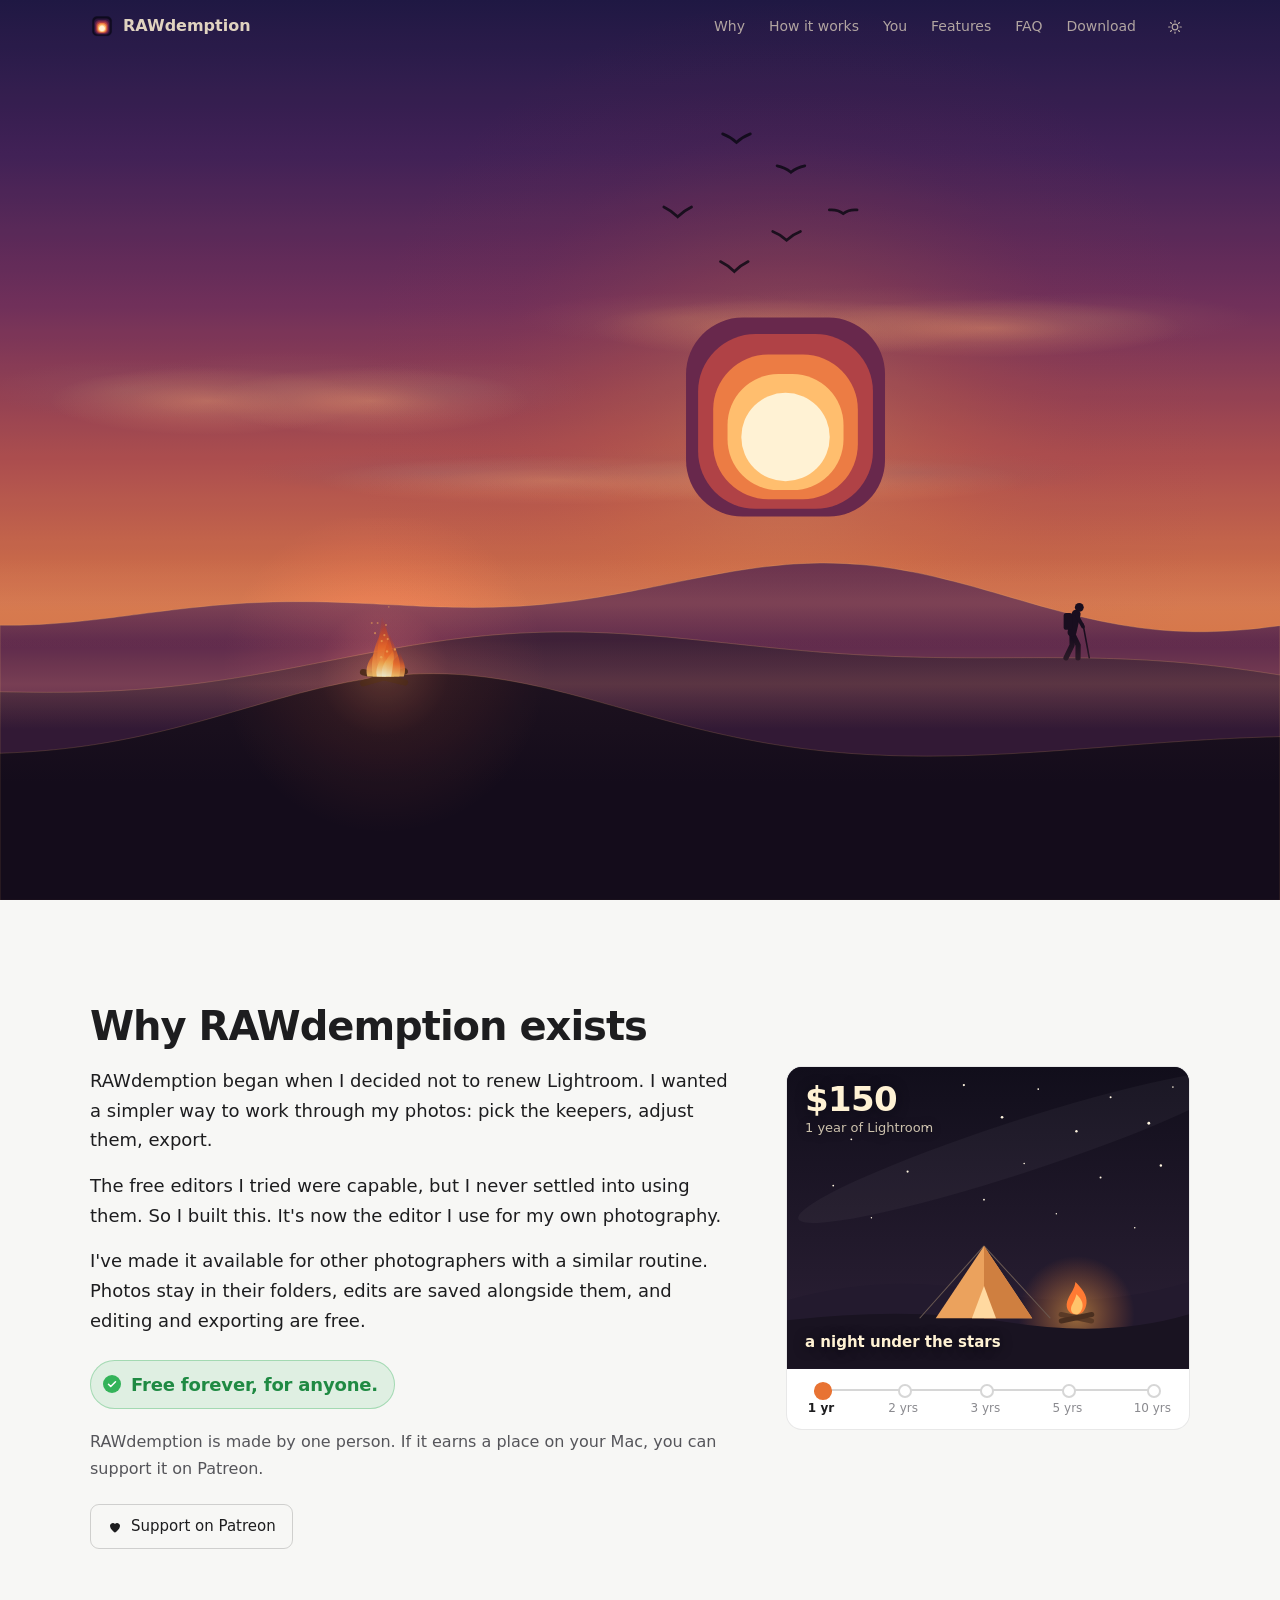
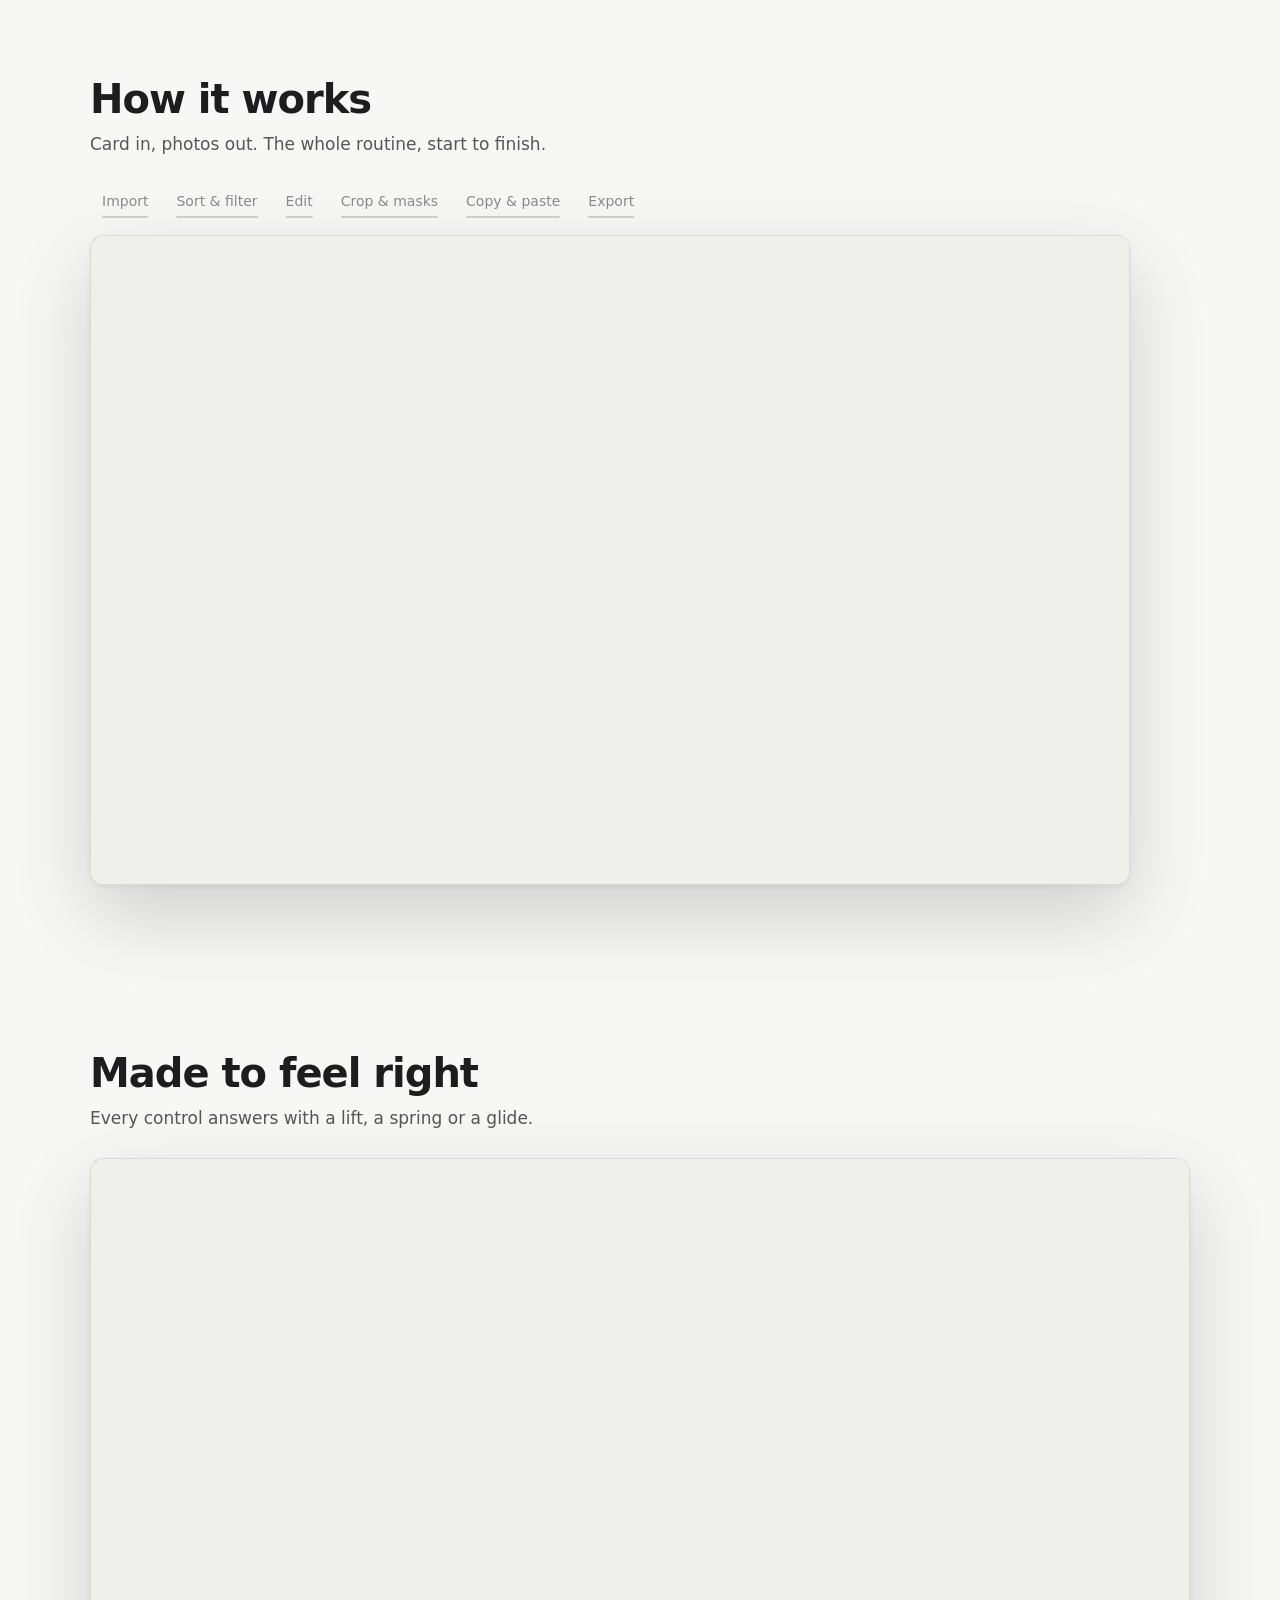
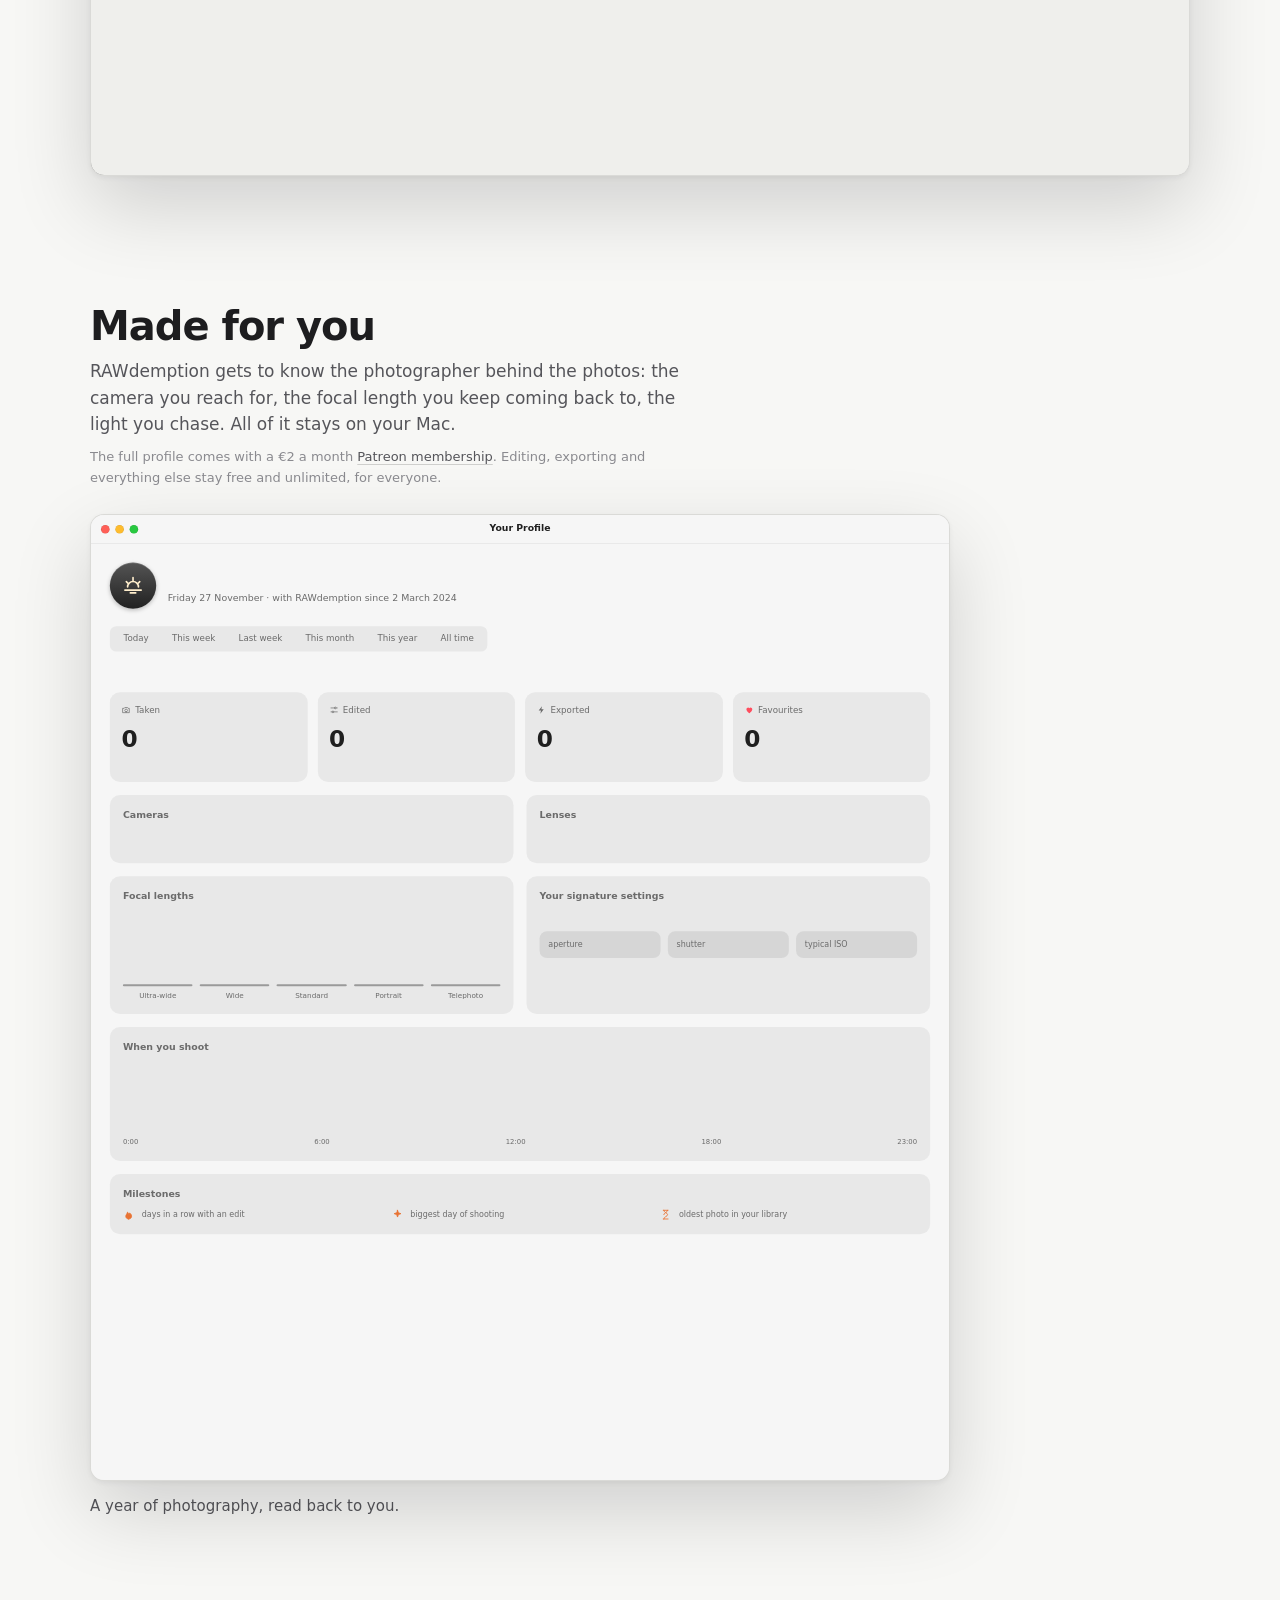
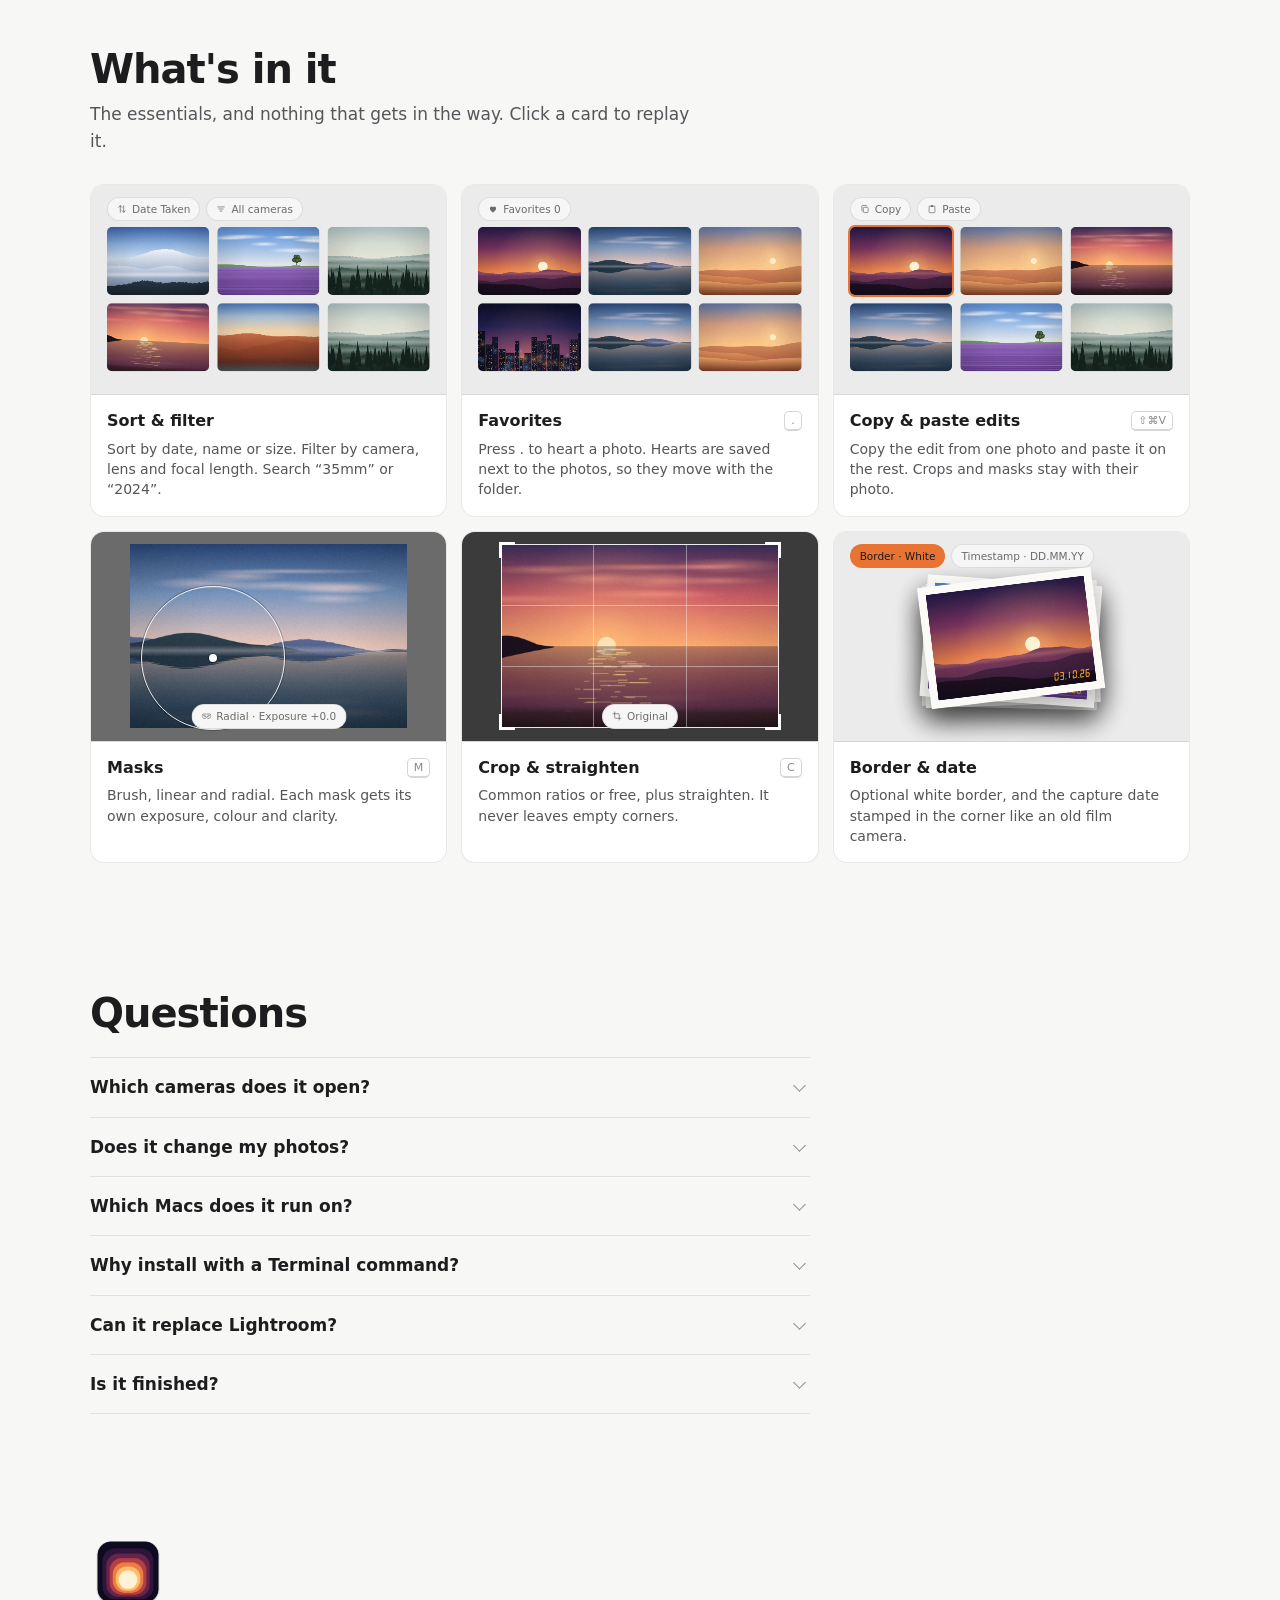
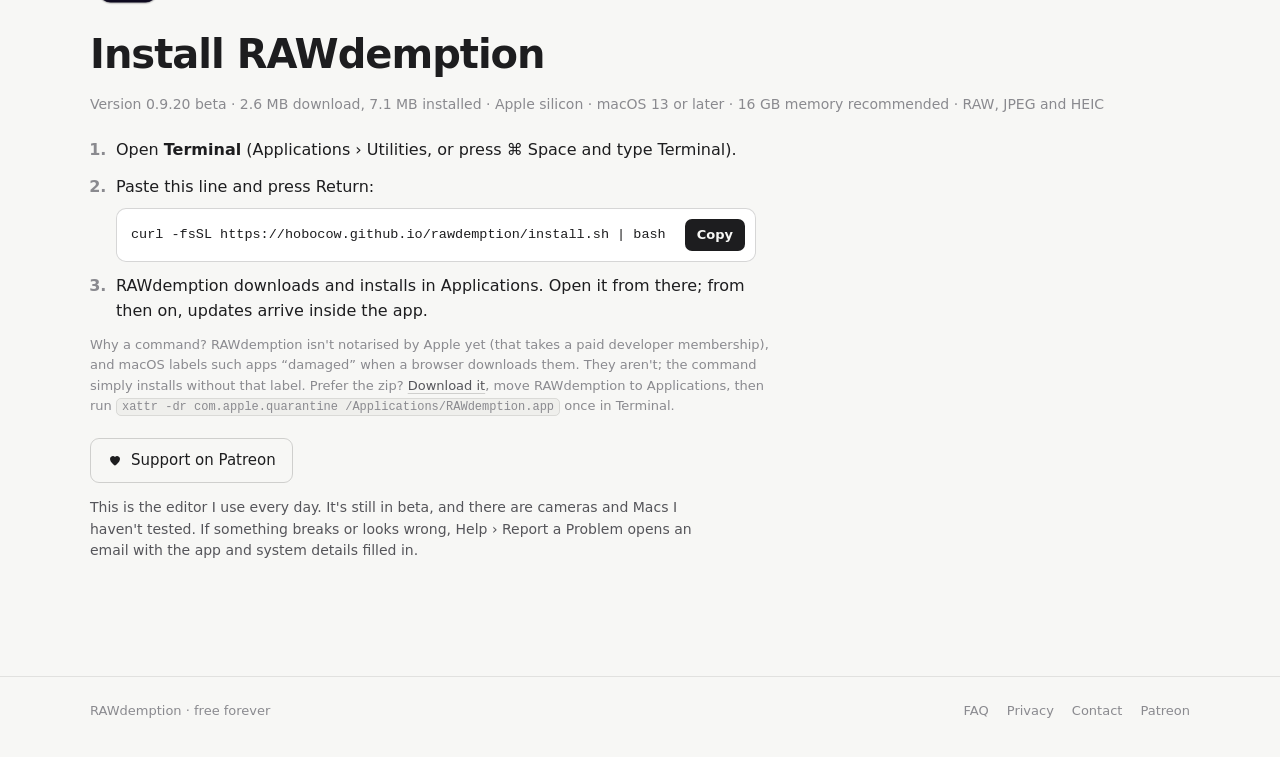
==== commit 66a6b956: "Update website" ====
--- a/index.html
+++ b/index.html
@@ -279,7 +279,7 @@
         </details>
         <details>
           <summary>Why install with a Terminal command?</summary>
-          <p>RAWdemption isn't sold through the App Store and isn't notarised by Apple yet, which takes a paid developer membership. Without it, macOS calls the app “damaged” when a browser downloads it, and offers no way to open it. Nothing is wrong with the file: the one-line command downloads it the way Terminal does, so it arrives without that label, checks that it's intact and really RAWdemption, puts it in Applications and opens it. Updates then install from inside the app, signed, with nothing more to do.</p>
+          <p>RAWdemption isn't sold through the App Store and isn't notarised by Apple yet, which takes a paid developer membership. Without it, macOS calls the app “damaged” when a browser downloads it, and offers no way to open it. Nothing is wrong with the file: the one-line command downloads it the way Terminal does, so it arrives without that label, checks that it's intact and really RAWdemption, puts it in Applications. Updates then install from inside the app, signed, with nothing more to do.</p>
         </details>
         <details>
           <summary>Can it replace Lightroom?</summary>
@@ -307,7 +307,7 @@
         <li>Paste this line and press Return:
           <div class="cmd"><code id="install-cmd">curl -fsSL https://hobocow.github.io/rawdemption/install.sh | bash</code><button type="button" class="copy touch" data-copy="#install-cmd">Copy</button></div>
         </li>
-        <li>RAWdemption downloads, moves itself to Applications and opens. That's it: from then on, updates arrive inside the app.</li>
+        <li>RAWdemption downloads and installs in Applications. Open it from there; from then on, updates arrive inside the app.</li>
       </ol>
       <p class="why-cmd">Why a command? RAWdemption isn't notarised by Apple yet (that takes a paid developer membership), and macOS labels such apps “damaged” when a browser downloads them. They aren't; the command simply installs without that label.
         Prefer the zip? <a href="downloads/RAWdemption.zip" download>Download it</a>, move RAWdemption to Applications, then run <code>xattr -dr com.apple.quarantine /Applications/RAWdemption.app</code> once in Terminal.</p>
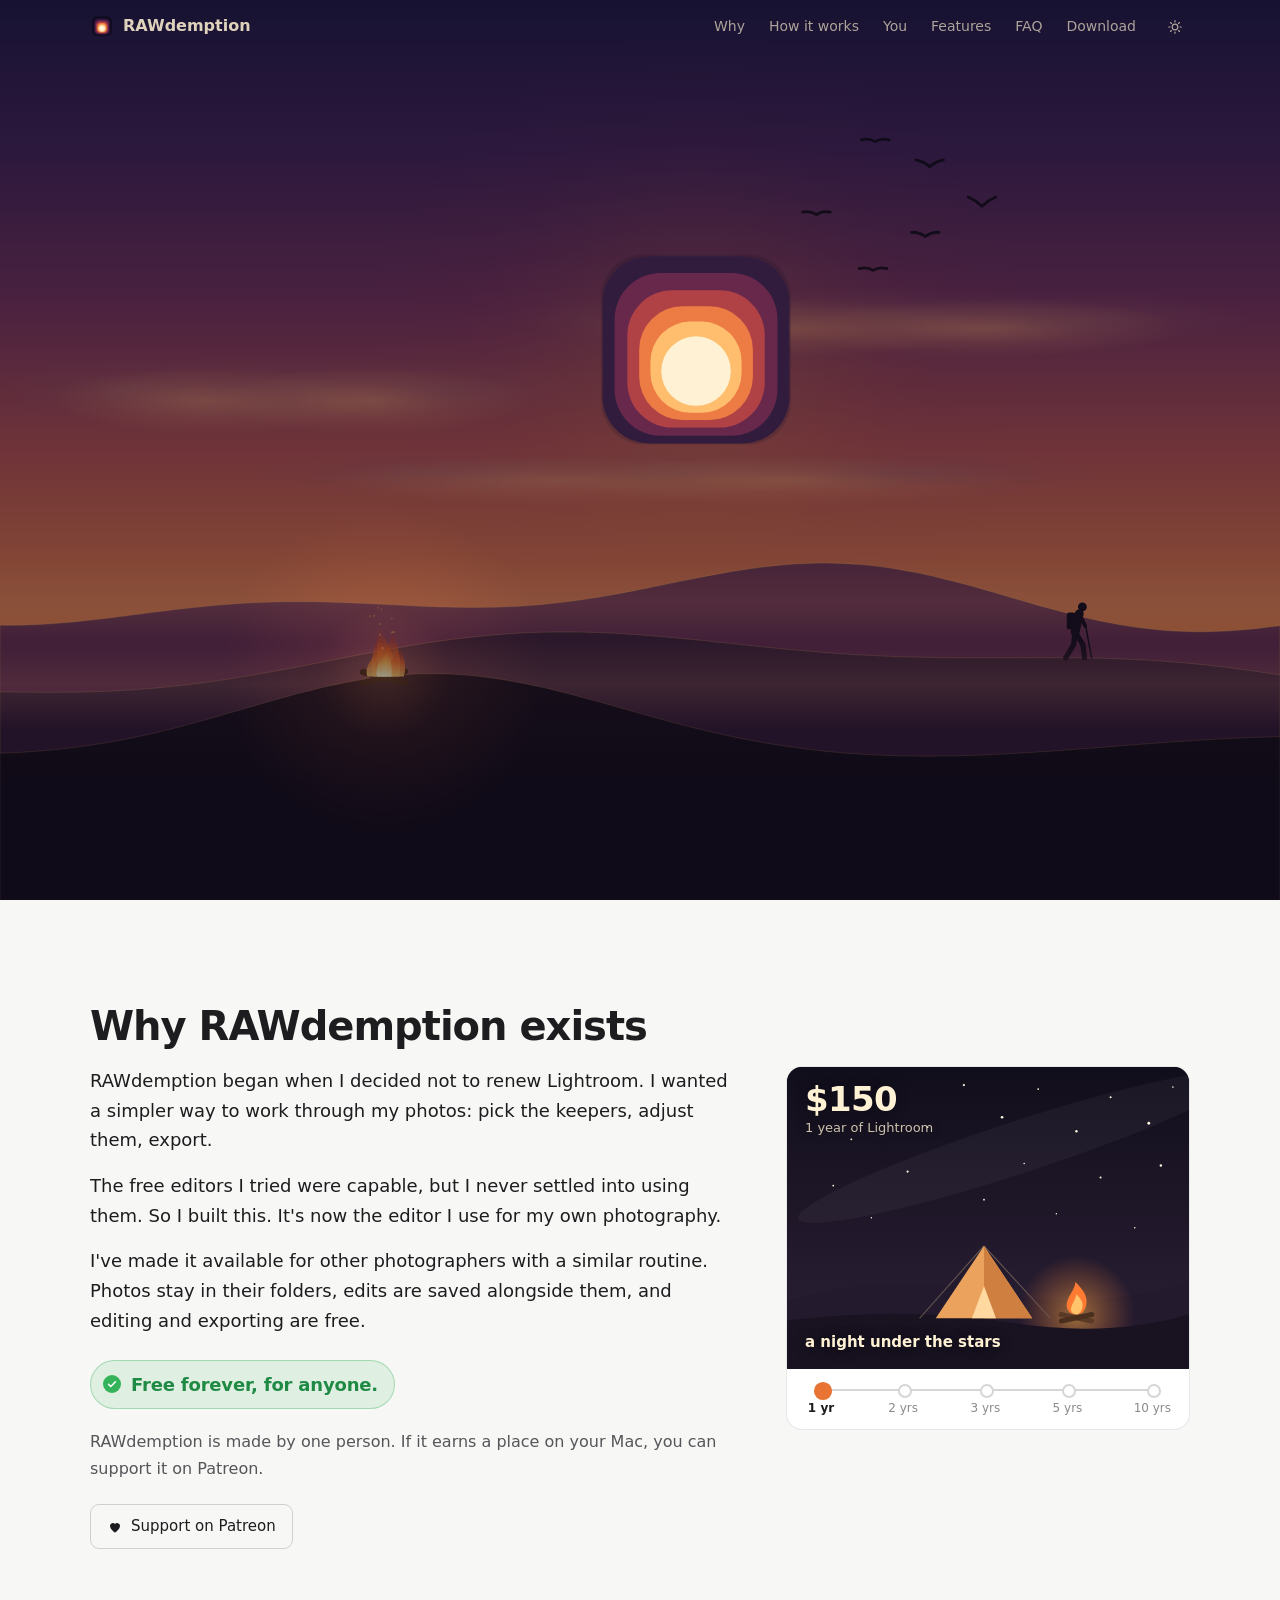
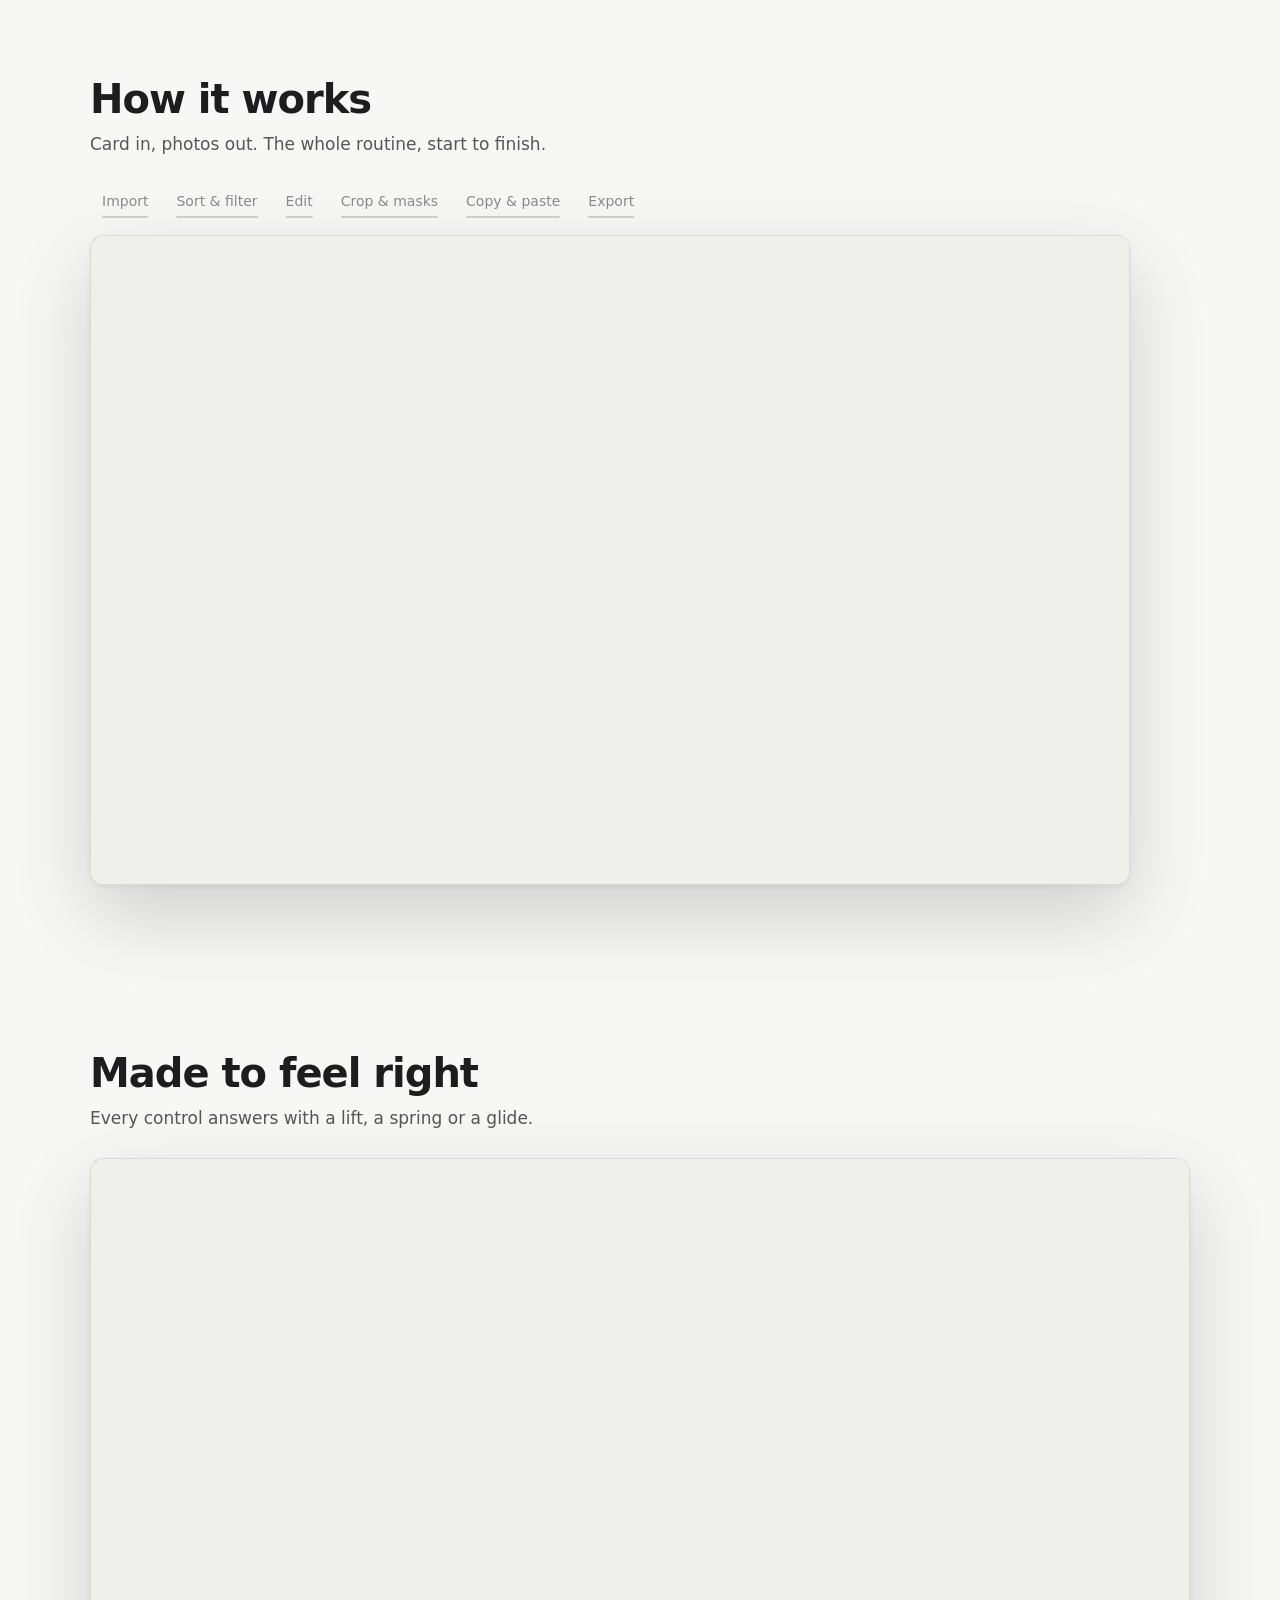
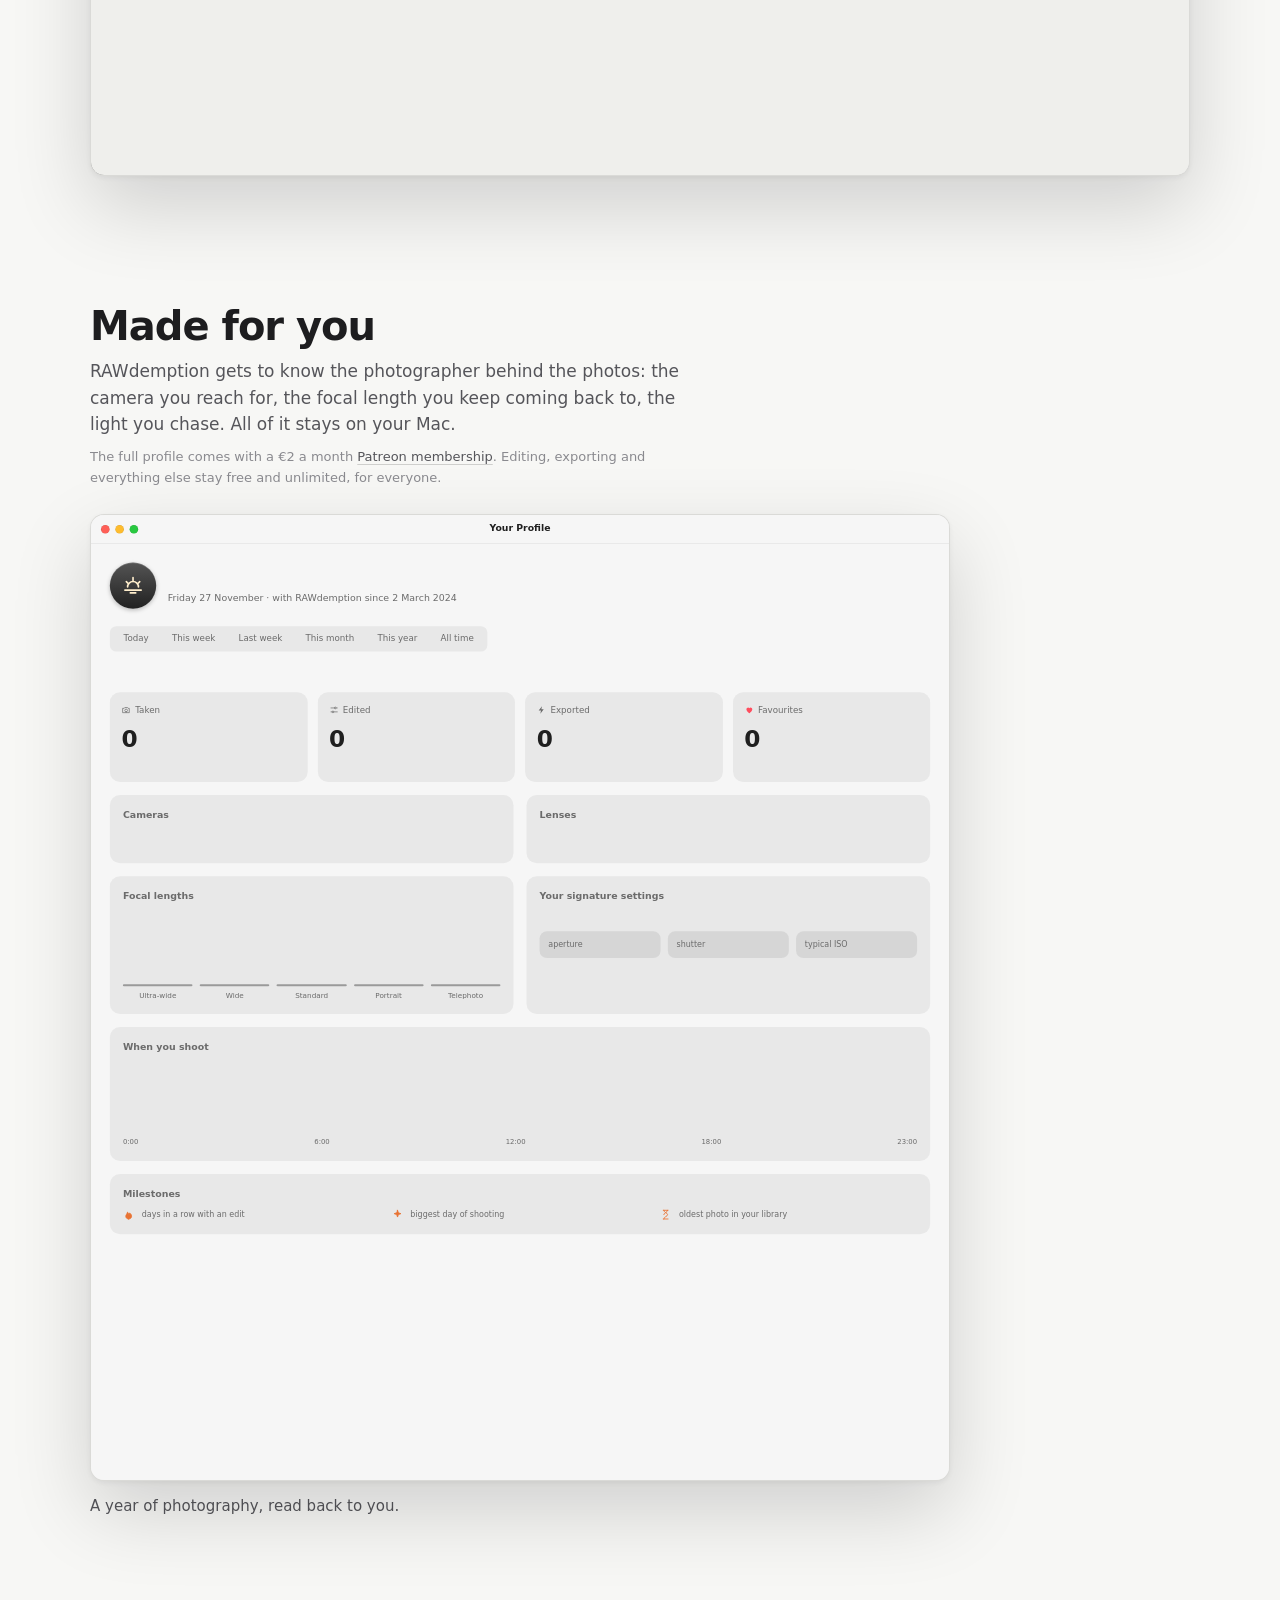
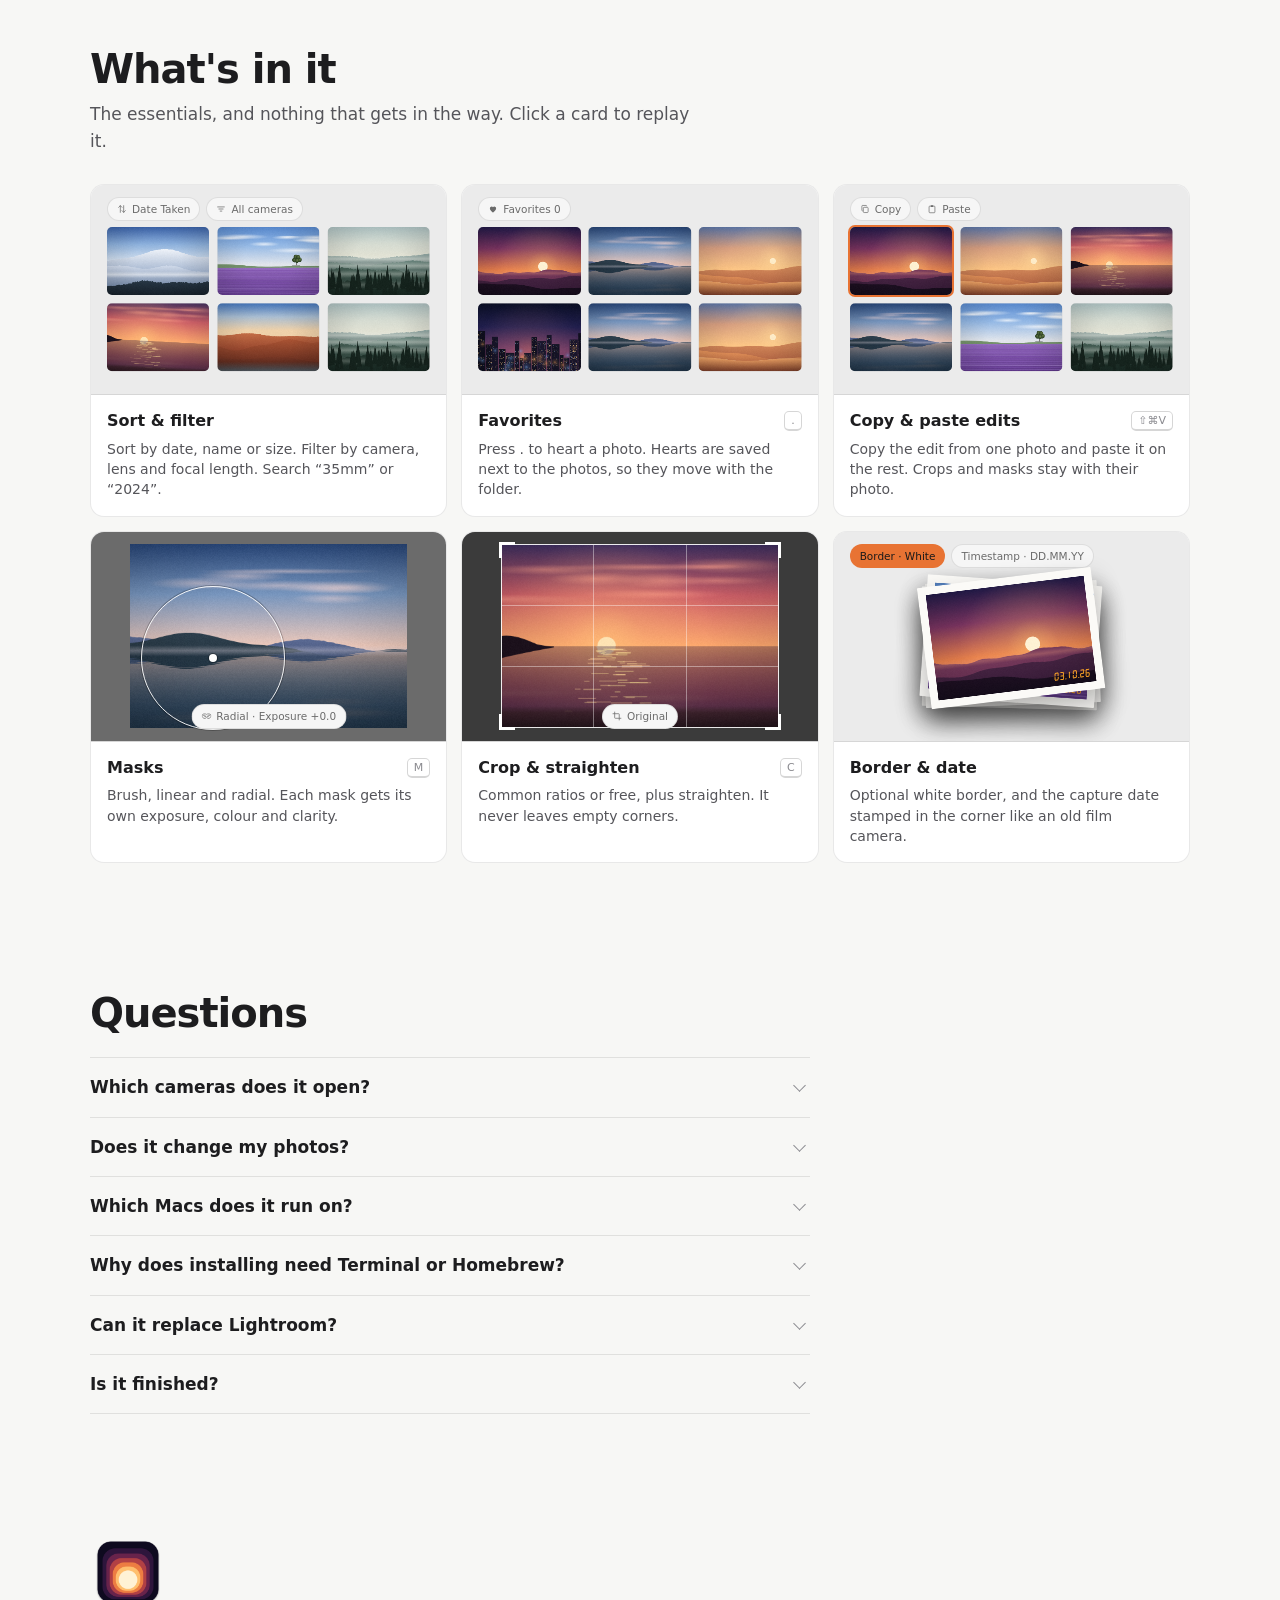
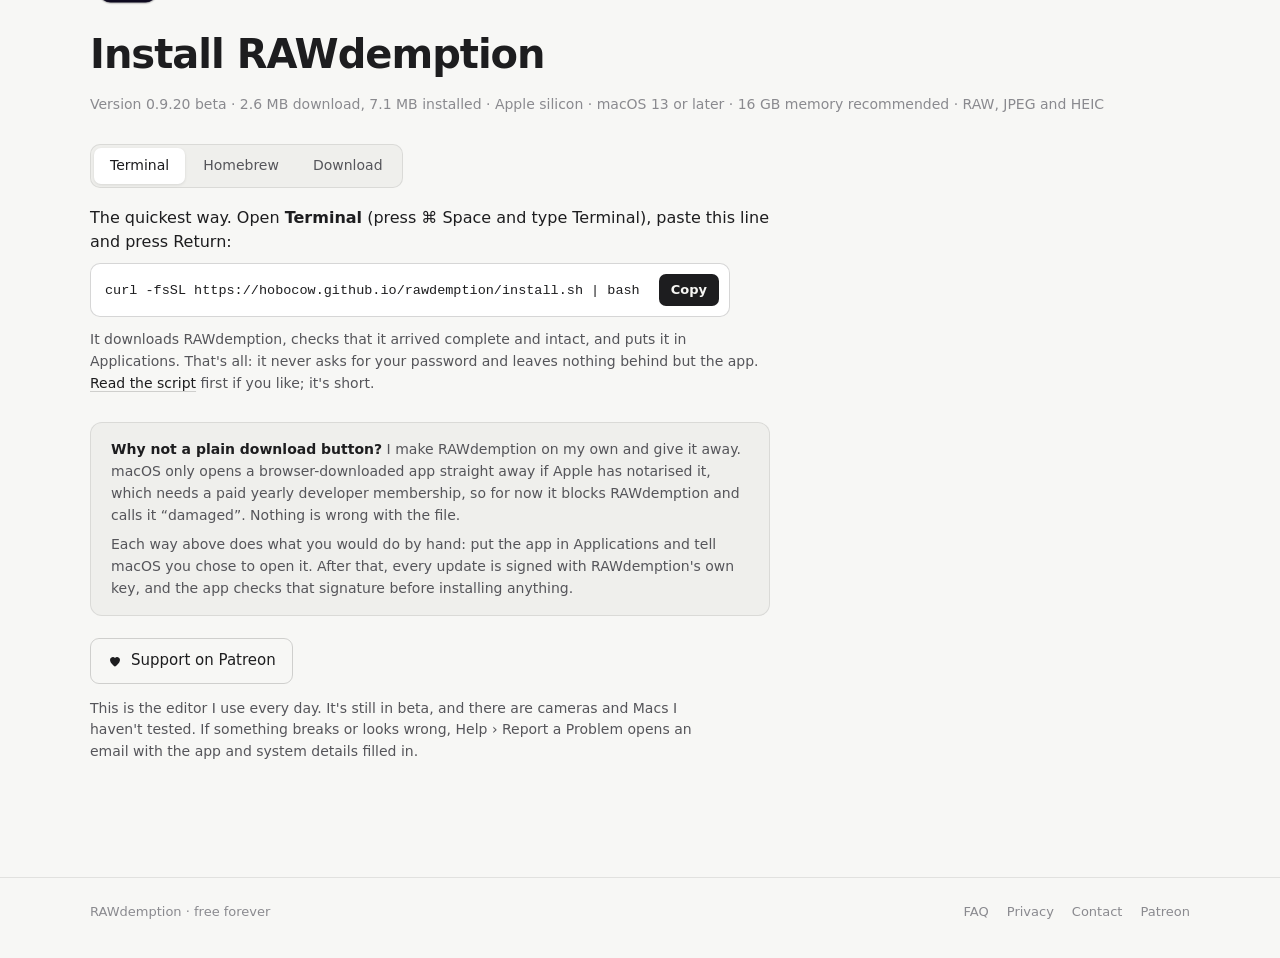
==== commit 25ee02a8: "Install section: Terminal, Homebrew or zip" ====
--- a/index.html
+++ b/index.html
@@ -20,7 +20,7 @@
     // Appearance before first paint: saved choice, else the system's.
     try { const t = localStorage.getItem("theme"); if (t === "light" || t === "dark") document.documentElement.dataset.theme = t; } catch (e) {}
   </script>
-  <link rel="stylesheet" href="styles.css?v=2c1212d1">
+  <link rel="stylesheet" href="styles.css?v=ac52a9ab">
 </head>
 <body>
 
@@ -278,8 +278,8 @@
           <p>Macs with Apple silicon (M1 or later) on macOS 13 Ventura or later. 16 GB of memory is recommended for smooth editing of 24-megapixel RAW files; Intel Macs aren't supported.</p>
         </details>
         <details>
-          <summary>Why install with a Terminal command?</summary>
-          <p>RAWdemption isn't sold through the App Store and isn't notarised by Apple yet, which takes a paid developer membership. Without it, macOS calls the app “damaged” when a browser downloads it, and offers no way to open it. Nothing is wrong with the file: the one-line command downloads it the way Terminal does, so it arrives without that label, checks that it's intact and really RAWdemption, puts it in Applications. Updates then install from inside the app, signed, with nothing more to do.</p>
+          <summary>Why does installing need Terminal or Homebrew?</summary>
+          <p>macOS only opens an app downloaded in a browser if Apple has notarised it, which takes a paid developer membership. RAWdemption is free and made by one person, so it isn't notarised, and macOS calls it “damaged” instead. The Terminal command and Homebrew install the very same app without the “downloaded” label that triggers this. The <a href="install.sh">install script</a> is short enough to read, the <a href="https://github.com/hobocow/homebrew-rawdemption">Homebrew recipe</a> is public, and every update after that is signed and checked by the app before it installs.</p>
         </details>
         <details>
           <summary>Can it replace Lightroom?</summary>
@@ -302,15 +302,34 @@
           <div class="specs">Version <span data-version>0.9.20</span> beta · <span data-download-size>2.6 MB</span> download, <span data-app-size>7.1 MB</span> installed · Apple silicon · macOS 13 or later · 16 GB memory recommended · RAW, JPEG and HEIC</div>
         </div>
       </div>
-      <ol class="install">
-        <li>Open <b>Terminal</b> (Applications › Utilities, or press ⌘ Space and type Terminal).</li>
-        <li>Paste this line and press Return:
-          <div class="cmd"><code id="install-cmd">curl -fsSL https://hobocow.github.io/rawdemption/install.sh | bash</code><button type="button" class="copy touch" data-copy="#install-cmd">Copy</button></div>
-        </li>
-        <li>RAWdemption downloads and installs in Applications. Open it from there; from then on, updates arrive inside the app.</li>
-      </ol>
-      <p class="why-cmd">Why a command? RAWdemption isn't notarised by Apple yet (that takes a paid developer membership), and macOS labels such apps “damaged” when a browser downloads them. They aren't; the command simply installs without that label.
-        Prefer the zip? <a href="downloads/RAWdemption.zip" download>Download it</a>, move RAWdemption to Applications, then run <code>xattr -dr com.apple.quarantine /Applications/RAWdemption.app</code> once in Terminal.</p>
+      <div class="ways" role="tablist" aria-label="Ways to install">
+        <button type="button" role="tab" id="way-terminal-tab" aria-controls="way-terminal" aria-selected="true">Terminal</button>
+        <button type="button" role="tab" id="way-brew-tab" aria-controls="way-brew" aria-selected="false">Homebrew</button>
+        <button type="button" role="tab" id="way-zip-tab" aria-controls="way-zip" aria-selected="false">Download</button>
+      </div>
+      <div class="way" id="way-terminal" role="tabpanel" aria-labelledby="way-terminal-tab">
+        <p>The quickest way. Open <b>Terminal</b> (press ⌘ Space and type Terminal), paste this line and press Return:</p>
+        <div class="cmd"><code id="install-cmd">curl -fsSL https://hobocow.github.io/rawdemption/install.sh | bash</code><button type="button" class="copy touch" data-copy="#install-cmd">Copy</button></div>
+        <p class="way-note">It downloads RAWdemption, checks that it arrived complete and intact, and puts it in Applications. That's all: it never asks for your password and leaves nothing behind but the app. <a href="install.sh">Read the script</a> first if you like; it's short.</p>
+      </div>
+      <div class="way" id="way-brew" role="tabpanel" aria-labelledby="way-brew-tab" hidden>
+        <p>If you already use Homebrew:</p>
+        <div class="cmd"><code id="brew-cmd">brew install hobocow/rawdemption/rawdemption</code><button type="button" class="copy touch" data-copy="#brew-cmd">Copy</button></div>
+        <p class="way-note">Homebrew checks the download against the fingerprint in <a href="https://github.com/hobocow/homebrew-rawdemption">its public recipe</a>, then installs RAWdemption like any other app.</p>
+      </div>
+      <div class="way" id="way-zip" role="tabpanel" aria-labelledby="way-zip-tab" hidden>
+        <ol class="install">
+          <li><a href="downloads/RAWdemption.zip" download>Download RAWdemption</a> (<span data-download-size>2.6 MB</span>) and move it to Applications.</li>
+          <li>Run this once in Terminal, so macOS lets it open:
+            <div class="cmd"><code id="xattr-cmd">xattr -dr com.apple.quarantine /Applications/RAWdemption.app</code><button type="button" class="copy touch" data-copy="#xattr-cmd">Copy</button></div>
+          </li>
+        </ol>
+        <p class="way-note">SHA-256 of the zip: <code class="sha" data-sha256>4222a80327f69d3512c029a52ac011bdbbafa9e1d0c1c6cea8fe041028fcbdd7</code></p>
+      </div>
+      <div class="install-why">
+        <p><b>Why not a plain download button?</b> I make RAWdemption on my own and give it away. macOS only opens a browser-downloaded app straight away if Apple has notarised it, which needs a paid yearly developer membership, so for now it blocks RAWdemption and calls it “damaged”. Nothing is wrong with the file.</p>
+        <p>Each way above does what you would do by hand: put the app in Applications and tell macOS you chose to open it. After that, every update is signed with RAWdemption's own key, and the app checks that signature before installing anything.</p>
+      </div>
       <div class="row" data-needs="patreon"><a class="btn quiet touch" href="https://www.patreon.com/rawdemption" data-link="patreon"><svg><use href="#i-heart-fill"/></svg>Support on Patreon</a></div>
       <p class="beta-note">This is the editor I use every day. It's still in beta, and there are cameras and Macs I haven't tested. If something breaks or looks wrong, Help › Report a Problem opens an email with the app and system details filled in.</p>
     </div>
@@ -331,6 +350,6 @@
 
 <script src="photos.js?v=cdf224a2"></script>
 <script src="hero.js?v=066ba3b1"></script>
-<script src="site.js?v=bf82130f"></script>
+<script src="site.js?v=9b6ee1d1"></script>
 </body>
 </html>
--- a/styles.css
+++ b/styles.css
@@ -507,9 +507,23 @@
 .cmd code { flex: 1; min-width: 0; overflow-x: auto; white-space: nowrap; background: none; border: 0; padding: 0; font-size: 13.5px; }
 .cmd .copy { flex: none; padding: 6px 12px; border-radius: 7px; background: var(--btn); color: var(--btn-ink); font-size: 13px; font-weight: 600; }
 .cmd .copy.done-copy { background: var(--green); color: #fff; }
-.why-cmd { margin-top: 6px; color: var(--text-3); font-size: 13px; max-width: 680px; }
-.why-cmd a { color: var(--text-2); text-decoration: underline; text-decoration-color: var(--hairline-strong); text-underline-offset: 3px; }
-.why-cmd code { font-size: 12px; }
+/* Three ways to install, one shown at a time */
+.ways { display: inline-flex; gap: 2px; margin-top: 28px; padding: 3px; border-radius: 10px; background: var(--page-2); border: 1px solid var(--hairline); }
+.ways button { padding: 7px 16px; border-radius: 7px; color: var(--text-2); font-size: 14px; font-weight: 500; transition: background-color 0.2s var(--ease), color 0.2s; }
+.ways button:hover { color: var(--text); }
+.ways button[aria-selected="true"] { background: var(--card); color: var(--text); box-shadow: 0 1px 3px rgba(0, 0, 0, 0.1); }
+.way { max-width: 680px; margin-top: 18px; }
+.way[hidden] { display: none; }
+.way > p { margin: 0 0 4px; }
+.way .install { margin-top: 0; }
+.way-note { margin-top: 12px !important; color: var(--text-2); font-size: 14px; }
+.way a, .install-why a { color: var(--text); text-decoration: underline; text-decoration-color: var(--hairline-strong); text-underline-offset: 3px; }
+.way a:hover, .install-why a:hover { text-decoration-color: var(--brand); }
+.way-note code.sha { font-size: 11.5px; word-break: break-all; }
+.install-why { max-width: 680px; margin-top: 28px; padding: 16px 20px; border-radius: 12px; background: var(--page-2); border: 1px solid var(--hairline); color: var(--text-2); font-size: 14px; }
+.install-why p { margin: 0; }
+.install-why p + p { margin-top: 8px; }
+.install-why b { color: var(--text); font-weight: 600; }
 .letter p.free + p.soft { margin-top: 20px; }
 /* The hero's second line: quieter than the claim above it. */
 .hero .lede .by { display: inline-block; margin-top: 6px; font-size: 0.8em; font-weight: 450; color: rgba(255, 242, 212, 0.72); }
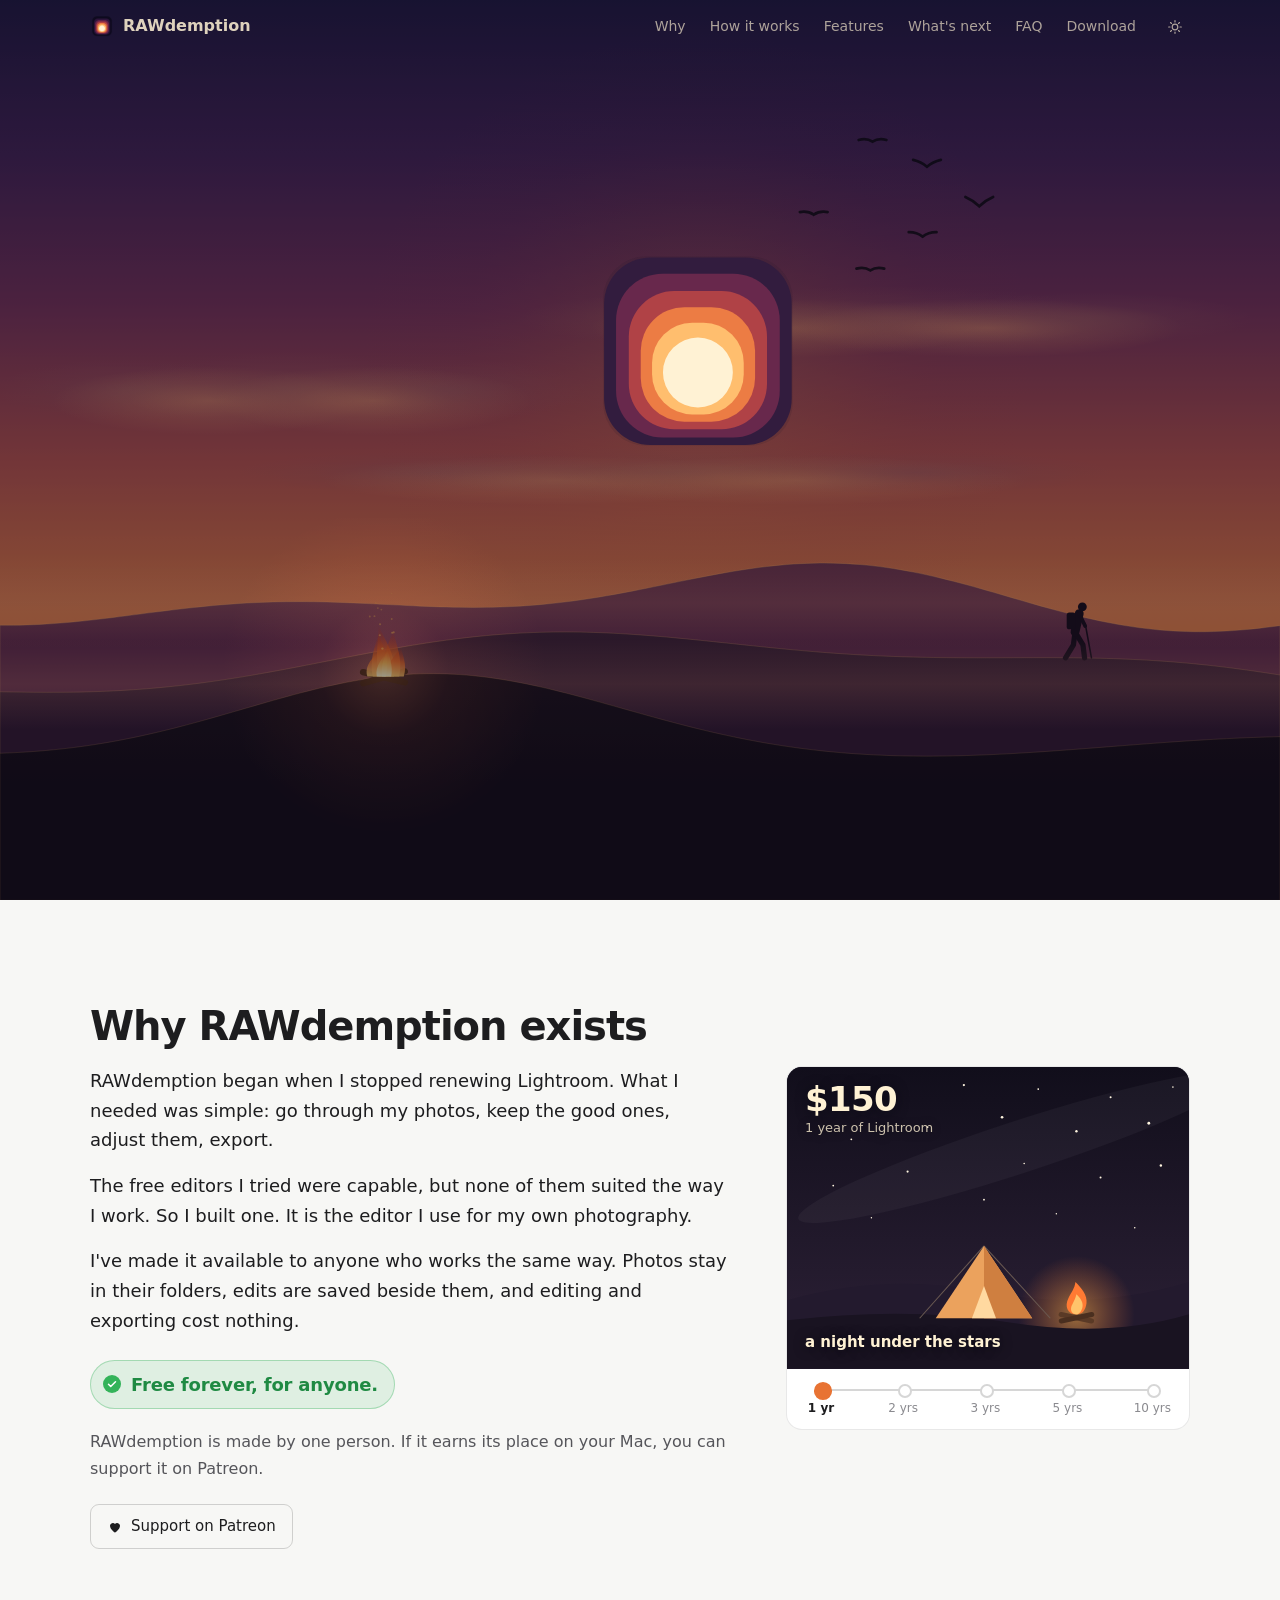
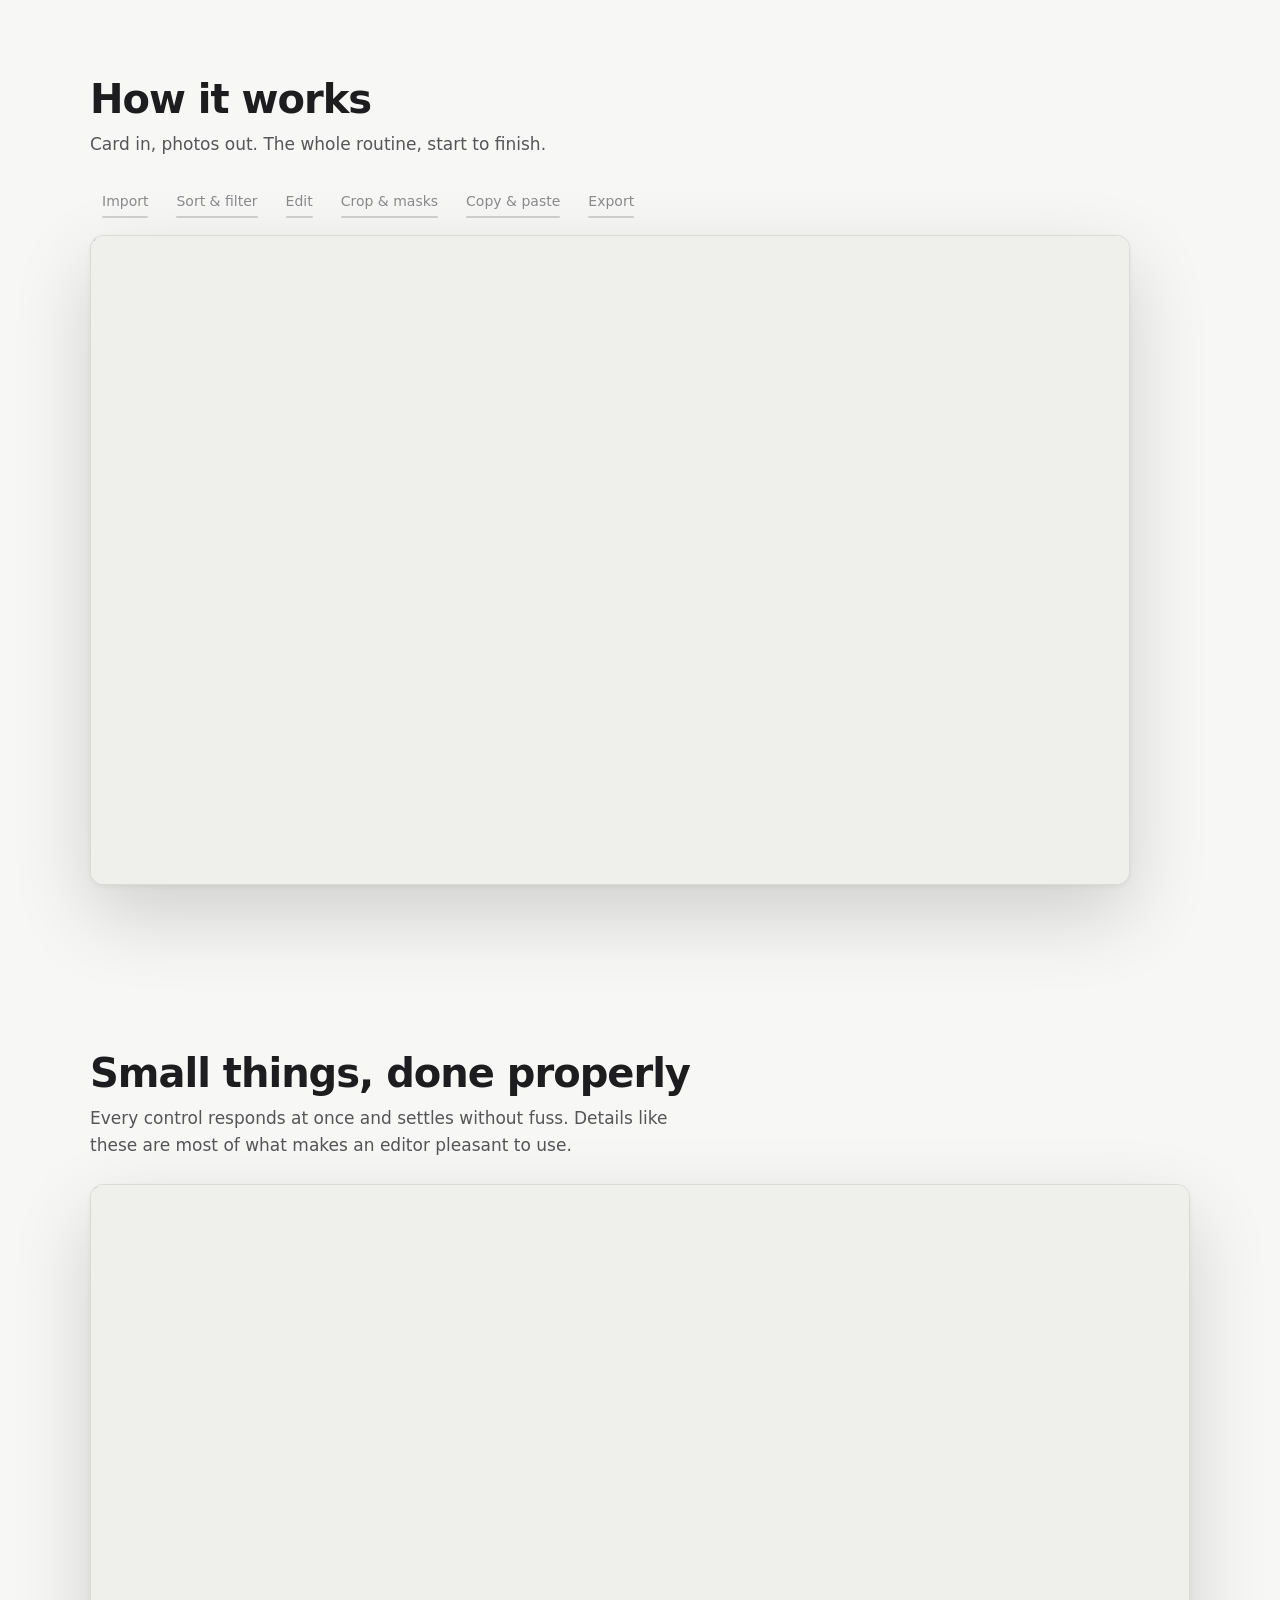
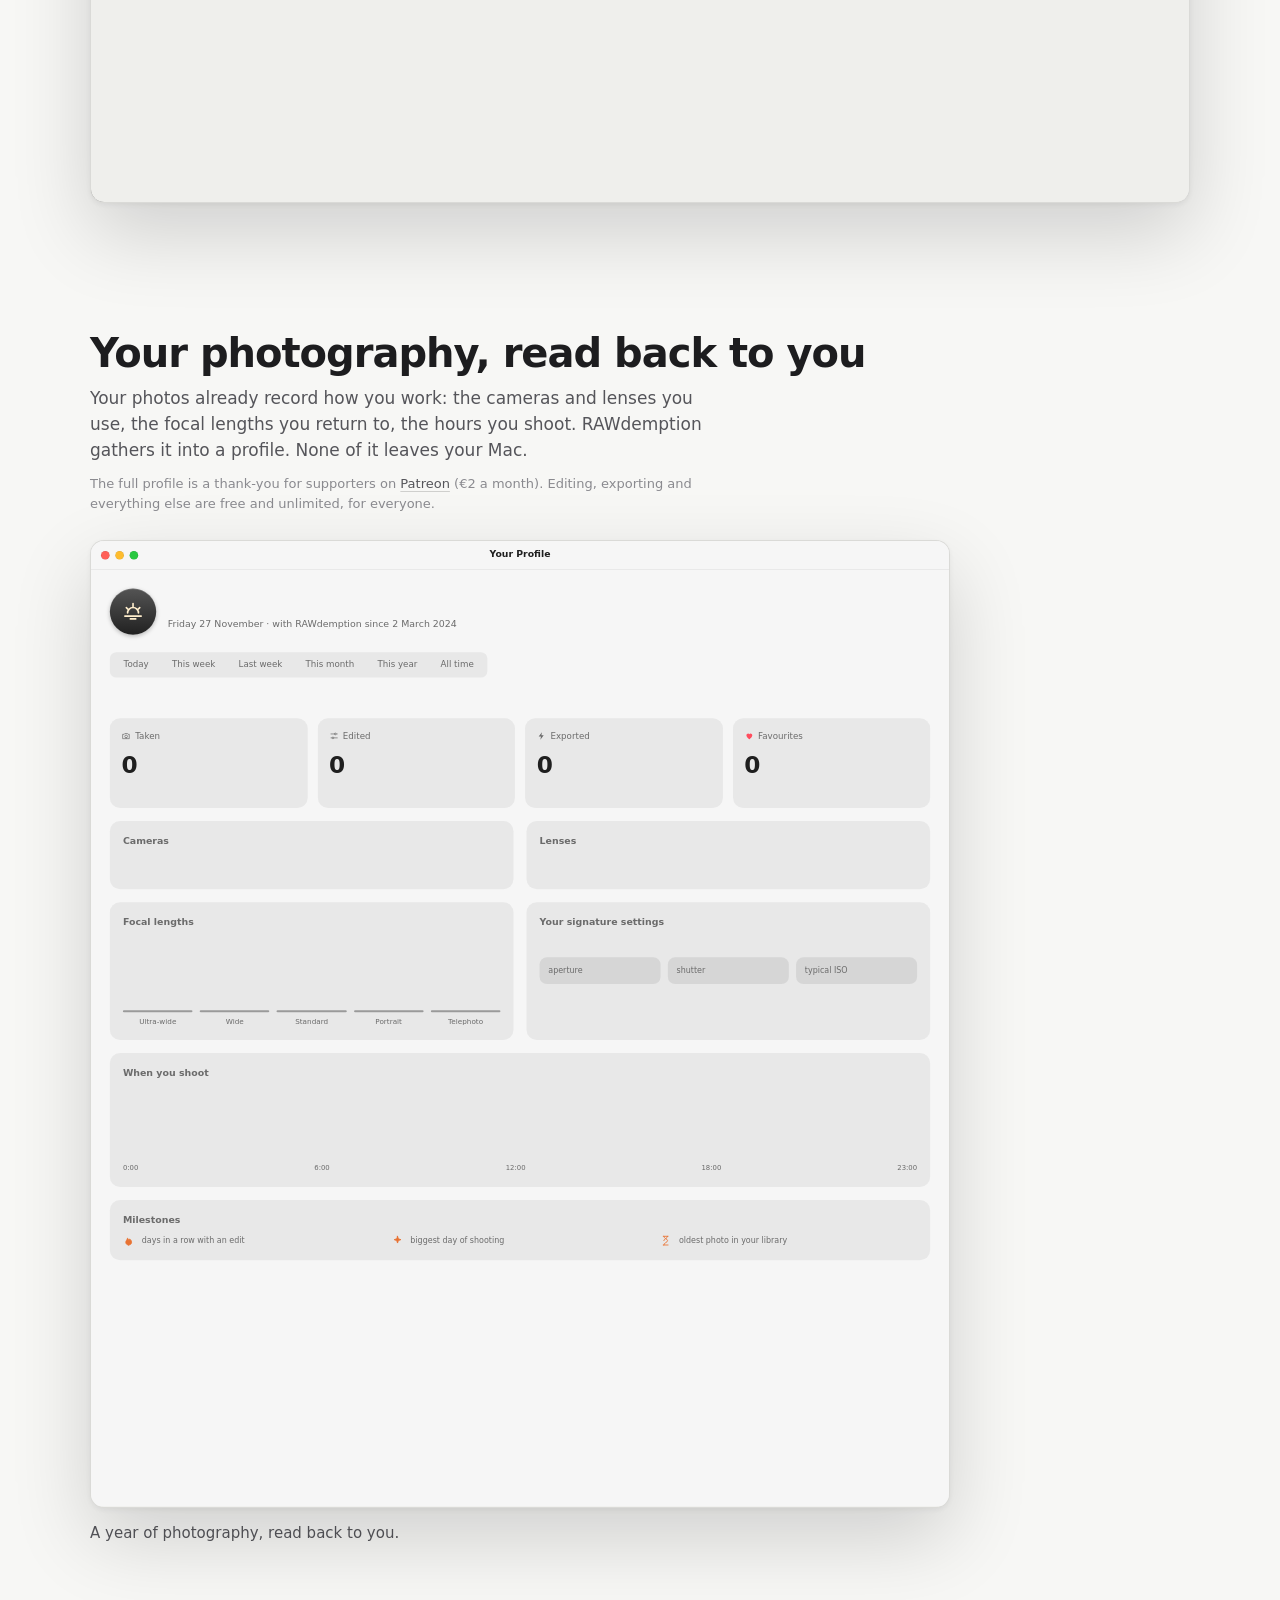
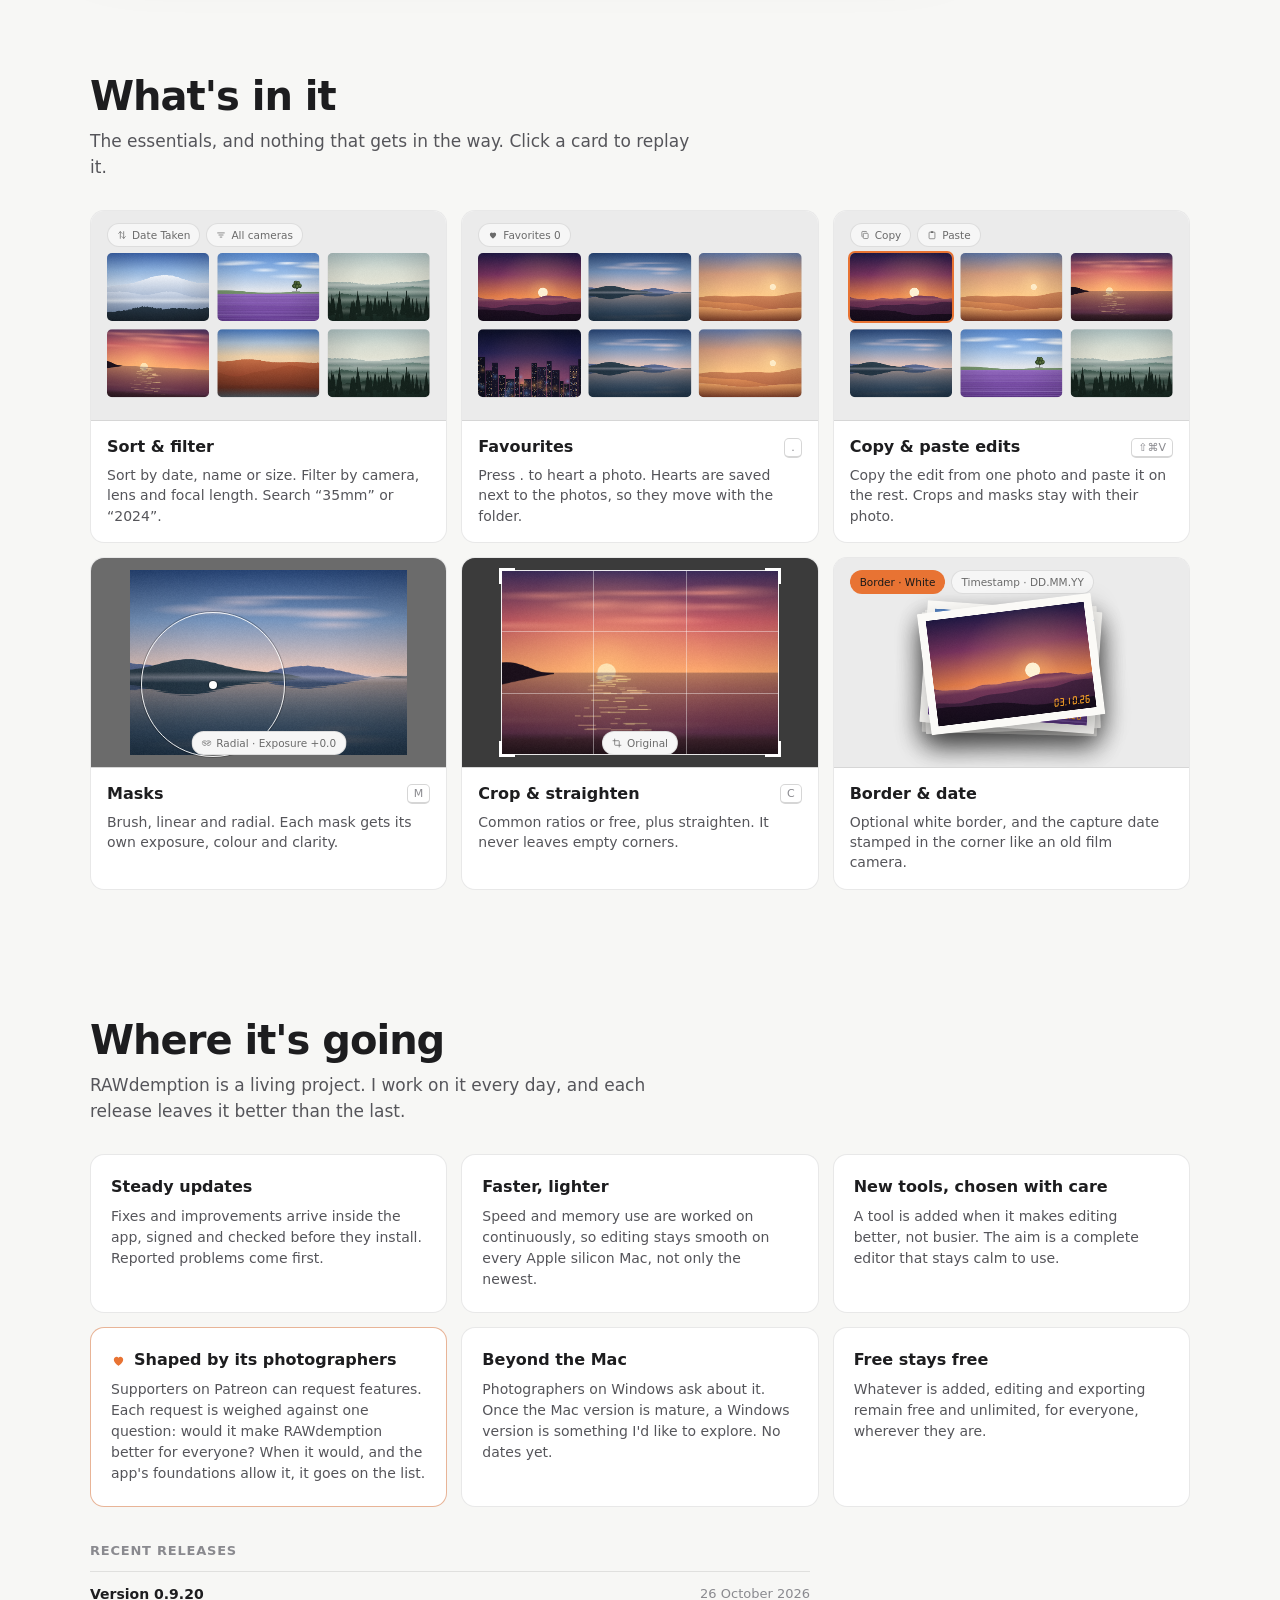
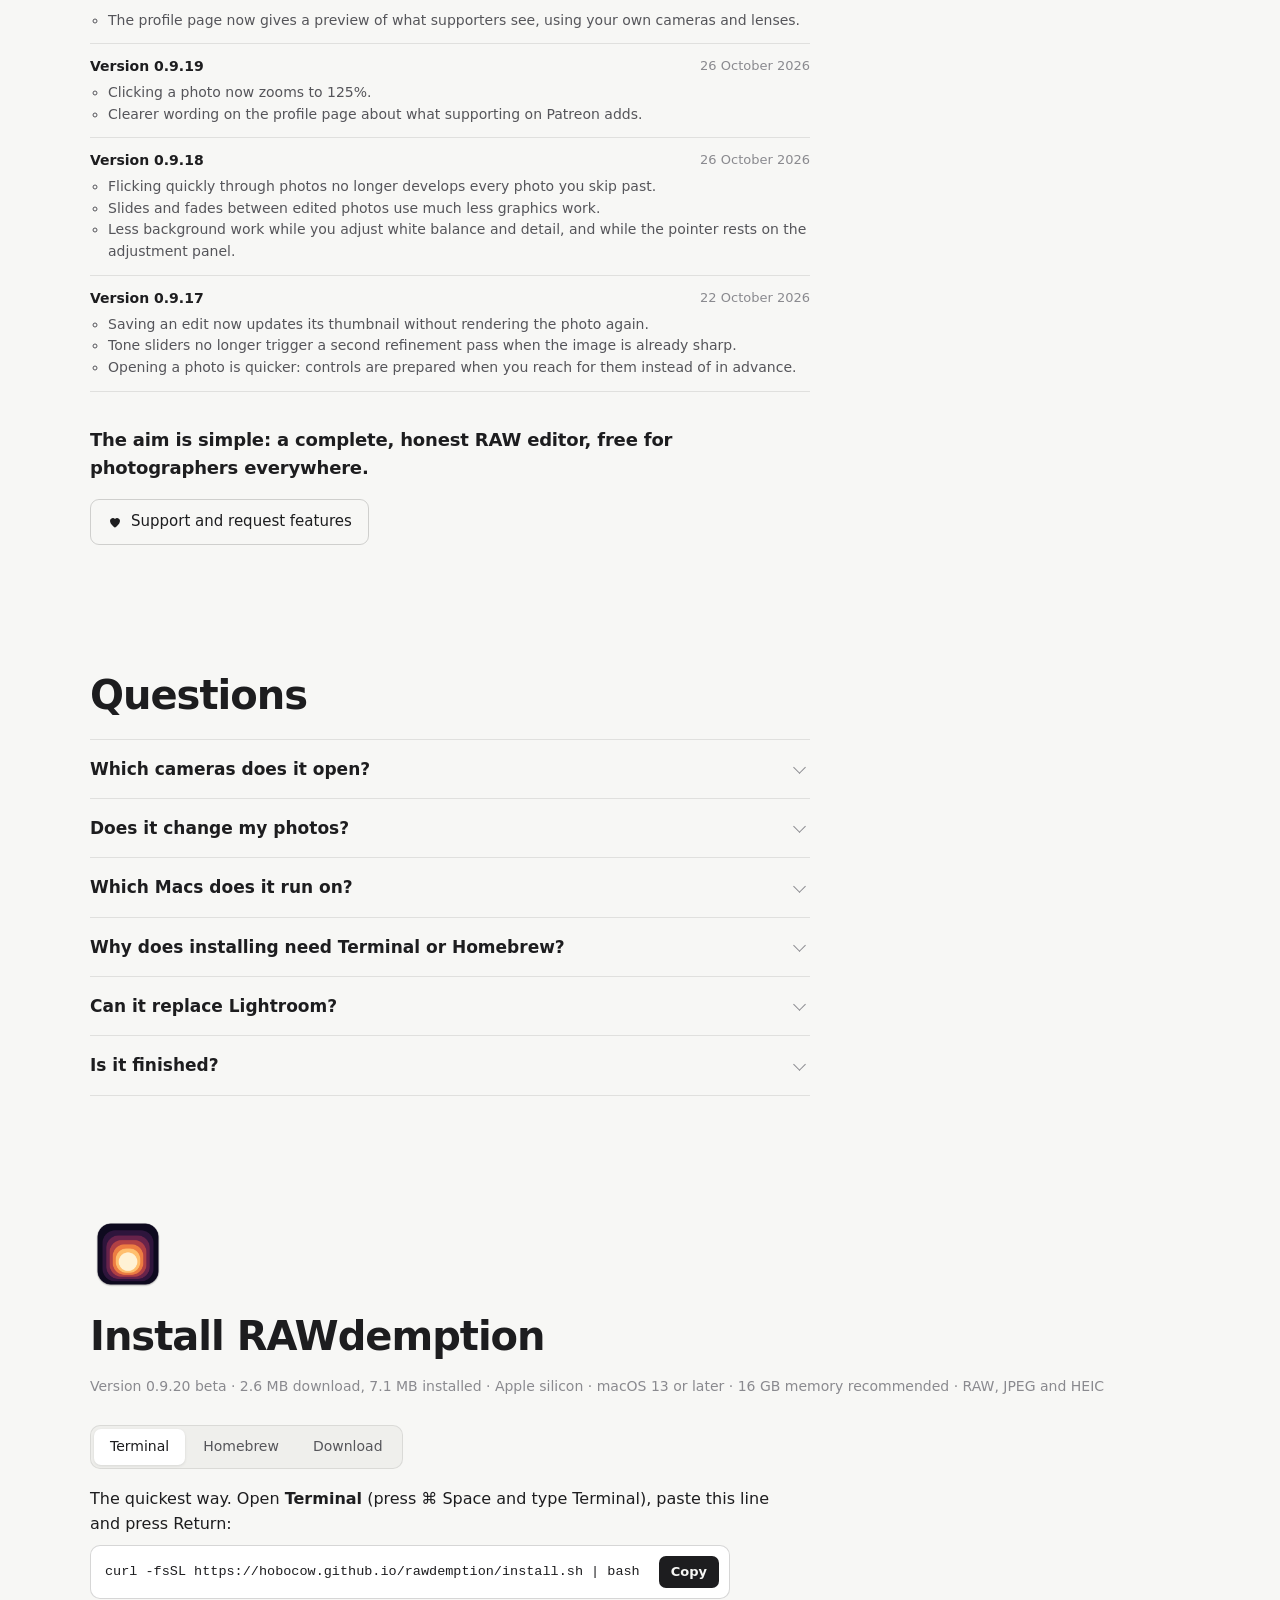
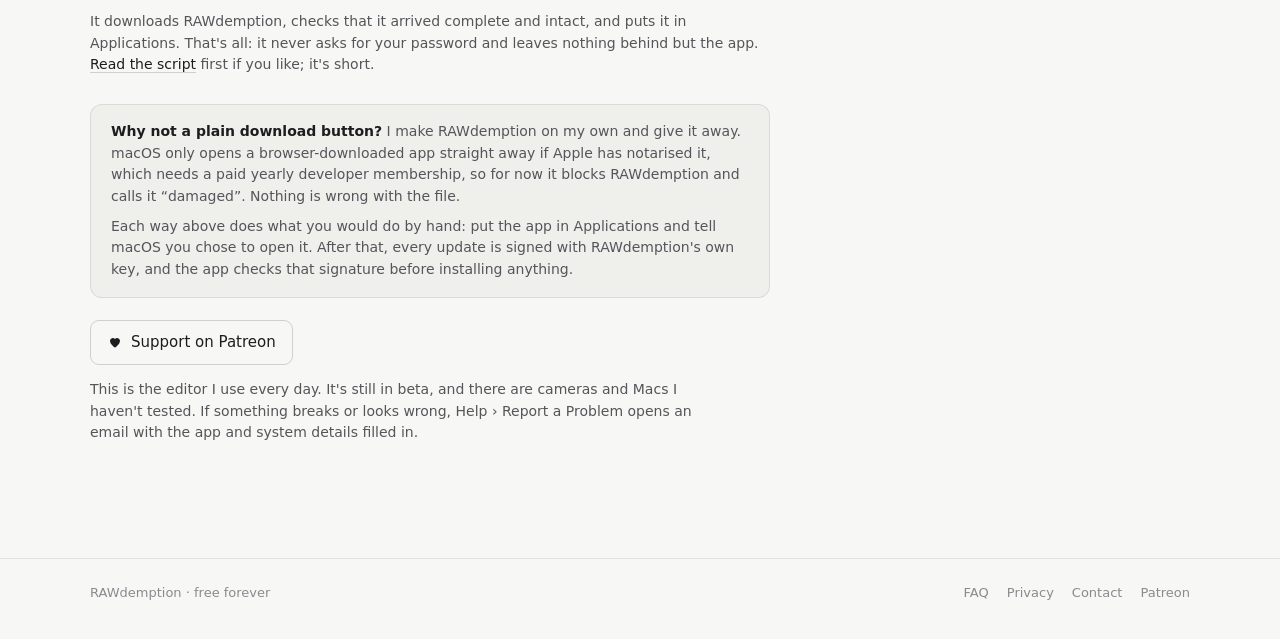
==== commit d35234d7: "Calmer voice, section index, what's next" ====
--- a/index.html
+++ b/index.html
@@ -4,11 +4,11 @@
   <meta charset="utf-8">
   <meta name="viewport" content="width=device-width, initial-scale=1">
   <title>RAWdemption — RAW editor for macOS</title>
-  <meta name="description" content="Intuitive RAW editor for macOS. Free forever. Made by a fellow photographer. A hobby shouldn't come with a monthly rent.">
+  <meta name="description" content="A RAW editor for macOS, free and without limits. Made by a photographer, improved continuously. A hobby shouldn't come with a monthly rent.">
   <meta name="theme-color" content="#09080f">
   <meta property="og:type" content="website">
   <meta property="og:title" content="RAWdemption — RAW editor for macOS">
-  <meta property="og:description" content="Intuitive RAW editor for macOS. Free forever. Made by a fellow photographer. A hobby shouldn't come with a monthly rent.">
+  <meta property="og:description" content="A RAW editor for macOS, free and without limits. Made by a photographer, improved continuously. A hobby shouldn't come with a monthly rent.">
   <meta property="og:image" content="https://hobocow.github.io/rawdemption/assets/og.png" data-link="og-image">
   <meta property="og:image:width" content="1200">
   <meta property="og:image:height" content="630">
@@ -20,7 +20,7 @@
     // Appearance before first paint: saved choice, else the system's.
     try { const t = localStorage.getItem("theme"); if (t === "light" || t === "dark") document.documentElement.dataset.theme = t; } catch (e) {}
   </script>
-  <link rel="stylesheet" href="styles.css?v=ac52a9ab">
+  <link rel="stylesheet" href="styles.css?v=56ed800c">
 </head>
 <body>
 
@@ -68,20 +68,32 @@
     <div class="nav-links">
       <a class="opt" href="#why">Why</a>
       <a class="opt" href="#how">How it works</a>
-      <a class="opt" href="#you">You</a>
       <a class="opt" href="#features">Features</a>
+      <a class="opt" href="#future">What's next</a>
       <a class="opt" href="#faq">FAQ</a>
       <a href="#download">Download</a>
       <button class="theme" id="theme" title="Appearance"></button>
     </div>
   </div>
+</nav>
+
+<!-- Where you are on the page; shown beside the content on wide windows -->
+<nav class="rail" id="rail" aria-label="Sections">
+  <a href="#why"><span>Why it exists</span></a>
+  <a href="#how"><span>How it works</span></a>
+  <a href="#feel"><span>Details</span></a>
+  <a href="#you"><span>Your profile</span></a>
+  <a href="#features"><span>Features</span></a>
+  <a href="#future"><span>What's next</span></a>
+  <a href="#faq"><span>Questions</span></a>
+  <a href="#download"><span>Install</span></a>
 </nav>
 
 <header class="hero" id="top">
   <canvas id="hero-canvas" aria-hidden="true"></canvas>
   <div class="hero-copy">
     <h1>RAWdemption<span class="beta">Beta</span></h1>
-    <p class="lede">Intuitive RAW editor for macOS. Free forever.<br><span class="by">Made by a fellow photographer.</span></p>
+    <p class="lede">A RAW editor for macOS. Free, and it stays that way.<br><span class="by">Made by a photographer.</span></p>
     <p class="motto">A hobby shouldn't come with a monthly rent.</p>
     <a class="btn touch" href="#download"><svg><use href="#i-down"/></svg>Install for Mac</a>
     <div class="meta">Public beta · Only <span data-app-size>7.1 MB</span> · Apple silicon · macOS 13 or later</div>
@@ -94,11 +106,11 @@
       <h2>Why RAWdemption exists</h2>
       <div class="why-grid">
       <div class="letter">
-        <p>RAWdemption began when I decided not to renew Lightroom. I wanted a simpler way to work through my photos: pick the keepers, adjust them, export.</p>
-        <p>The free editors I tried were capable, but I never settled into using them. So I built this. It's now the editor I use for my own photography.</p>
-        <p>I've made it available for other photographers with a similar routine. Photos stay in their folders, edits are saved alongside them, and editing and exporting are free.</p>
+        <p>RAWdemption began when I stopped renewing Lightroom. What I needed was simple: go through my photos, keep the good ones, adjust them, export.</p>
+        <p>The free editors I tried were capable, but none of them suited the way I work. So I built one. It is the editor I use for my own photography.</p>
+        <p>I've made it available to anyone who works the same way. Photos stay in their folders, edits are saved beside them, and editing and exporting cost nothing.</p>
         <p class="free"><svg aria-hidden="true"><use href="#i-check"/></svg>Free forever, for anyone.</p>
-        <p class="soft" data-needs="patreon">RAWdemption is made by one person. If it earns a place on your Mac, you can support it on Patreon.</p>
+        <p class="soft" data-needs="patreon">RAWdemption is made by one person. If it earns its place on your Mac, you can support it on Patreon.</p>
         <div class="row" data-needs="patreon"><a class="btn quiet touch" href="https://www.patreon.com/rawdemption" data-link="patreon"><svg><use href="#i-heart-fill"/></svg>Support on Patreon</a></div>
       </div>
       <aside class="spend" id="spend" aria-label="What a Lightroom plan adds up to, year by year">
@@ -228,17 +240,17 @@
 
   <section class="section" id="feel">
     <div class="wrap reveal">
-      <h2>Made to feel right</h2>
-      <p class="sub">Every control answers with a lift, a spring or a glide.</p>
+      <h2>Small things, done properly</h2>
+      <p class="sub">Every control responds at once and settles without fuss. Details like these are most of what makes an editor pleasant to use.</p>
       <div class="film feel-film" id="feel-film" style="margin-top:26px"></div>
     </div>
   </section>
 
   <section class="section" id="you">
     <div class="wrap reveal">
-      <h2>Made for you</h2>
-      <p class="sub">RAWdemption gets to know the photographer behind the photos: the camera you reach for, the focal length you keep coming back to, the light you chase. All of it stays on your Mac.</p>
-      <p class="supporter-note">The full profile comes with a €2 a month <a href="https://www.patreon.com/rawdemption" data-link="patreon">Patreon membership</a>. Editing, exporting and everything else stay free and unlimited, for everyone.</p>
+      <h2>Your photography, read back to you</h2>
+      <p class="sub">Your photos already record how you work: the cameras and lenses you use, the focal lengths you return to, the hours you shoot. RAWdemption gathers it into a profile. None of it leaves your Mac.</p>
+      <p class="supporter-note">The full profile is a thank-you for supporters on <a href="https://www.patreon.com/rawdemption" data-link="patreon">Patreon</a> (€2 a month). Editing, exporting and everything else are free and unlimited, for everyone.</p>
       <div class="film you-film" id="you-film" style="margin-top:26px"></div>
       <div class="caption" id="you-caption"></div>
     </div>
@@ -252,7 +264,7 @@
     <div class="wrap">
       <div class="features">
         <article class="tile reveal" data-demo="sort"><div class="demo"></div><div class="txt"><h3>Sort &amp; filter</h3><p>Sort by date, name or size. Filter by camera, lens and focal length. Search “35mm” or “2024”.</p></div></article>
-        <article class="tile reveal" data-demo="fav"><div class="demo"></div><div class="txt"><h3>Favorites <kbd>.</kbd></h3><p>Press . to heart a photo. Hearts are saved next to the photos, so they move with the folder.</p></div></article>
+        <article class="tile reveal" data-demo="fav"><div class="demo"></div><div class="txt"><h3>Favourites <kbd>.</kbd></h3><p>Press . to heart a photo. Hearts are saved next to the photos, so they move with the folder.</p></div></article>
         <article class="tile reveal" data-demo="paste"><div class="demo"></div><div class="txt"><h3>Copy &amp; paste edits <kbd>⇧⌘V</kbd></h3><p>Copy the edit from one photo and paste it on the rest. Crops and masks stay with their photo.</p></div></article>
         <article class="tile reveal" data-demo="mask"><div class="demo"></div><div class="txt"><h3>Masks <kbd>M</kbd></h3><p>Brush, linear and radial. Each mask gets its own exposure, colour and clarity.</p></div></article>
         <article class="tile reveal" data-demo="crop"><div class="demo"></div><div class="txt"><h3>Crop &amp; straighten <kbd>C</kbd></h3><p>Common ratios or free, plus straighten. It never leaves empty corners.</p></div></article>
@@ -261,6 +273,27 @@
     </div>
   </section>
 
+  <section class="section" id="future">
+    <div class="wrap reveal">
+      <h2>Where it's going</h2>
+      <p class="sub">RAWdemption is a living project. I work on it every day, and each release leaves it better than the last.</p>
+      <div class="road">
+        <article><h3>Steady updates</h3><p>Fixes and improvements arrive inside the app, signed and checked before they install. Reported problems come first.</p></article>
+        <article><h3>Faster, lighter</h3><p>Speed and memory use are worked on continuously, so editing stays smooth on every Apple silicon Mac, not only the newest.</p></article>
+        <article><h3>New tools, chosen with care</h3><p>A tool is added when it makes editing better, not busier. The aim is a complete editor that stays calm to use.</p></article>
+        <article class="voice"><h3><svg aria-hidden="true"><use href="#i-heart-fill"/></svg>Shaped by its photographers</h3><p>Supporters on Patreon can request features. Each request is weighed against one question: would it make RAWdemption better for everyone? When it would, and the app's foundations allow it, it goes on the list.</p></article>
+        <article><h3>Beyond the Mac</h3><p>Photographers on Windows ask about it. Once the Mac version is mature, a Windows version is something I'd like to explore. No dates yet.</p></article>
+        <article><h3>Free stays free</h3><p>Whatever is added, editing and exporting remain free and unlimited, for everyone, wherever they are.</p></article>
+      </div>
+      <div class="releases" id="releases" hidden>
+        <h3>Recent releases</h3>
+        <ol></ol>
+      </div>
+      <p class="aim">The aim is simple: a complete, honest RAW editor, free for photographers everywhere.</p>
+      <div class="row" data-needs="patreon"><a class="btn quiet touch" href="https://www.patreon.com/rawdemption" data-link="patreon"><svg><use href="#i-heart-fill"/></svg>Support and request features</a></div>
+    </div>
+  </section>
+
   <section class="section" id="faq">
     <div class="wrap reveal">
       <h2>Questions</h2>
@@ -287,7 +320,7 @@
         </details>
         <details>
           <summary>Is it finished?</summary>
-          <p>Not yet. RAWdemption began as my own editor and is now in public beta. More advanced features can follow over time. If something breaks or looks off, please be kind and report it to me with Help › Report a Problem: every report helps make RAWdemption better for as many photographers as possible.</p>
+          <p>No, and in a sense it never will be. RAWdemption is in public beta and improves with every release. If something breaks or looks wrong, Help › Report a Problem sends me the details. I read every report.</p>
         </details>
       </div>
     </div>
@@ -350,6 +383,6 @@
 
 <script src="photos.js?v=cdf224a2"></script>
 <script src="hero.js?v=066ba3b1"></script>
-<script src="site.js?v=9b6ee1d1"></script>
+<script src="site.js?v=b2643ea0"></script>
 </body>
 </html>
--- a/styles.css
+++ b/styles.css
@@ -597,3 +597,35 @@
 .pf-miles b { display: block; font-size: 15px; font-variant-numeric: tabular-nums; } .pf-miles span { font-size: 11px; color: var(--w-text-2); }
 .supporter-note { margin: 10px 0 0; color: var(--text-3); font-size: 13px; max-width: 620px; }
 .supporter-note a { color: var(--text-2); text-decoration: underline; text-decoration-color: var(--hairline-strong); text-underline-offset: 3px; }
+
+/* ---------- Where you are: the nav and the side index mark the section in view ---------- */
+.nav-links a.on { opacity: 1; }
+.rail { position: fixed; right: 26px; top: 50%; transform: translateY(-50%); z-index: 40; display: flex; flex-direction: column; gap: 2px;
+  opacity: 0; pointer-events: none; transition: opacity 0.4s var(--ease); }
+.rail.show { opacity: 1; pointer-events: auto; }
+.rail a { display: flex; align-items: center; justify-content: flex-end; gap: 10px; height: 26px; color: var(--text-3); font-size: 12.5px; }
+.rail a::after { content: ""; flex: none; width: 14px; height: 2px; border-radius: 1px; background: var(--hairline-strong); transition: width 0.3s var(--ease), background-color 0.3s; }
+.rail a span { white-space: nowrap; opacity: 0; transform: translateX(6px); transition: opacity 0.25s var(--ease), transform 0.25s var(--ease), color 0.2s; }
+.rail:hover a span, .rail a.on span { opacity: 1; transform: none; }
+.rail a:hover, .rail a.on { color: var(--text); }
+.rail a.on::after { width: 26px; background: var(--brand); }
+@media (max-width: 1399px) { .rail { display: none; } }
+
+/* ---------- What's next ---------- */
+.road { display: grid; grid-template-columns: repeat(3, 1fr); gap: 14px; margin-top: 30px; }
+@media (max-width: 960px) { .road { grid-template-columns: repeat(2, 1fr); } }
+@media (max-width: 640px) { .road { grid-template-columns: 1fr; } }
+.road article { padding: 20px 20px 22px; border-radius: 14px; background: var(--card); border: 1px solid var(--hairline); }
+.road h3 { margin: 0; font-size: 16px; font-weight: 600; display: flex; align-items: center; gap: 8px; }
+.road h3 svg { width: 15px; height: 15px; color: var(--brand); flex: none; }
+.road p { margin: 6px 0 0; color: var(--text-2); font-size: 14px; line-height: 1.5; }
+.road article.voice { border-color: color-mix(in srgb, var(--brand) 45%, var(--hairline)); }
+.releases { margin-top: 34px; max-width: 720px; }
+.releases h3 { margin: 0 0 10px; font-size: 13px; font-weight: 600; letter-spacing: 0.06em; text-transform: uppercase; color: var(--text-3); }
+.releases ol { list-style: none; margin: 0; padding: 0; border-top: 1px solid var(--hairline); }
+.releases ol > li { padding: 12px 0; border-bottom: 1px solid var(--hairline); }
+.rel-head { display: flex; justify-content: space-between; gap: 16px; font-size: 14px; }
+.rel-head span { color: var(--text-3); font-size: 13px; }
+.releases ul { margin: 4px 0 0; padding-left: 18px; color: var(--text-2); font-size: 14px; }
+.aim { margin: 34px 0 0; font-size: 18px; font-weight: 550; letter-spacing: -0.01em; max-width: 640px; }
+#future .row { display: flex; gap: 10px; flex-wrap: wrap; margin-top: 18px; }
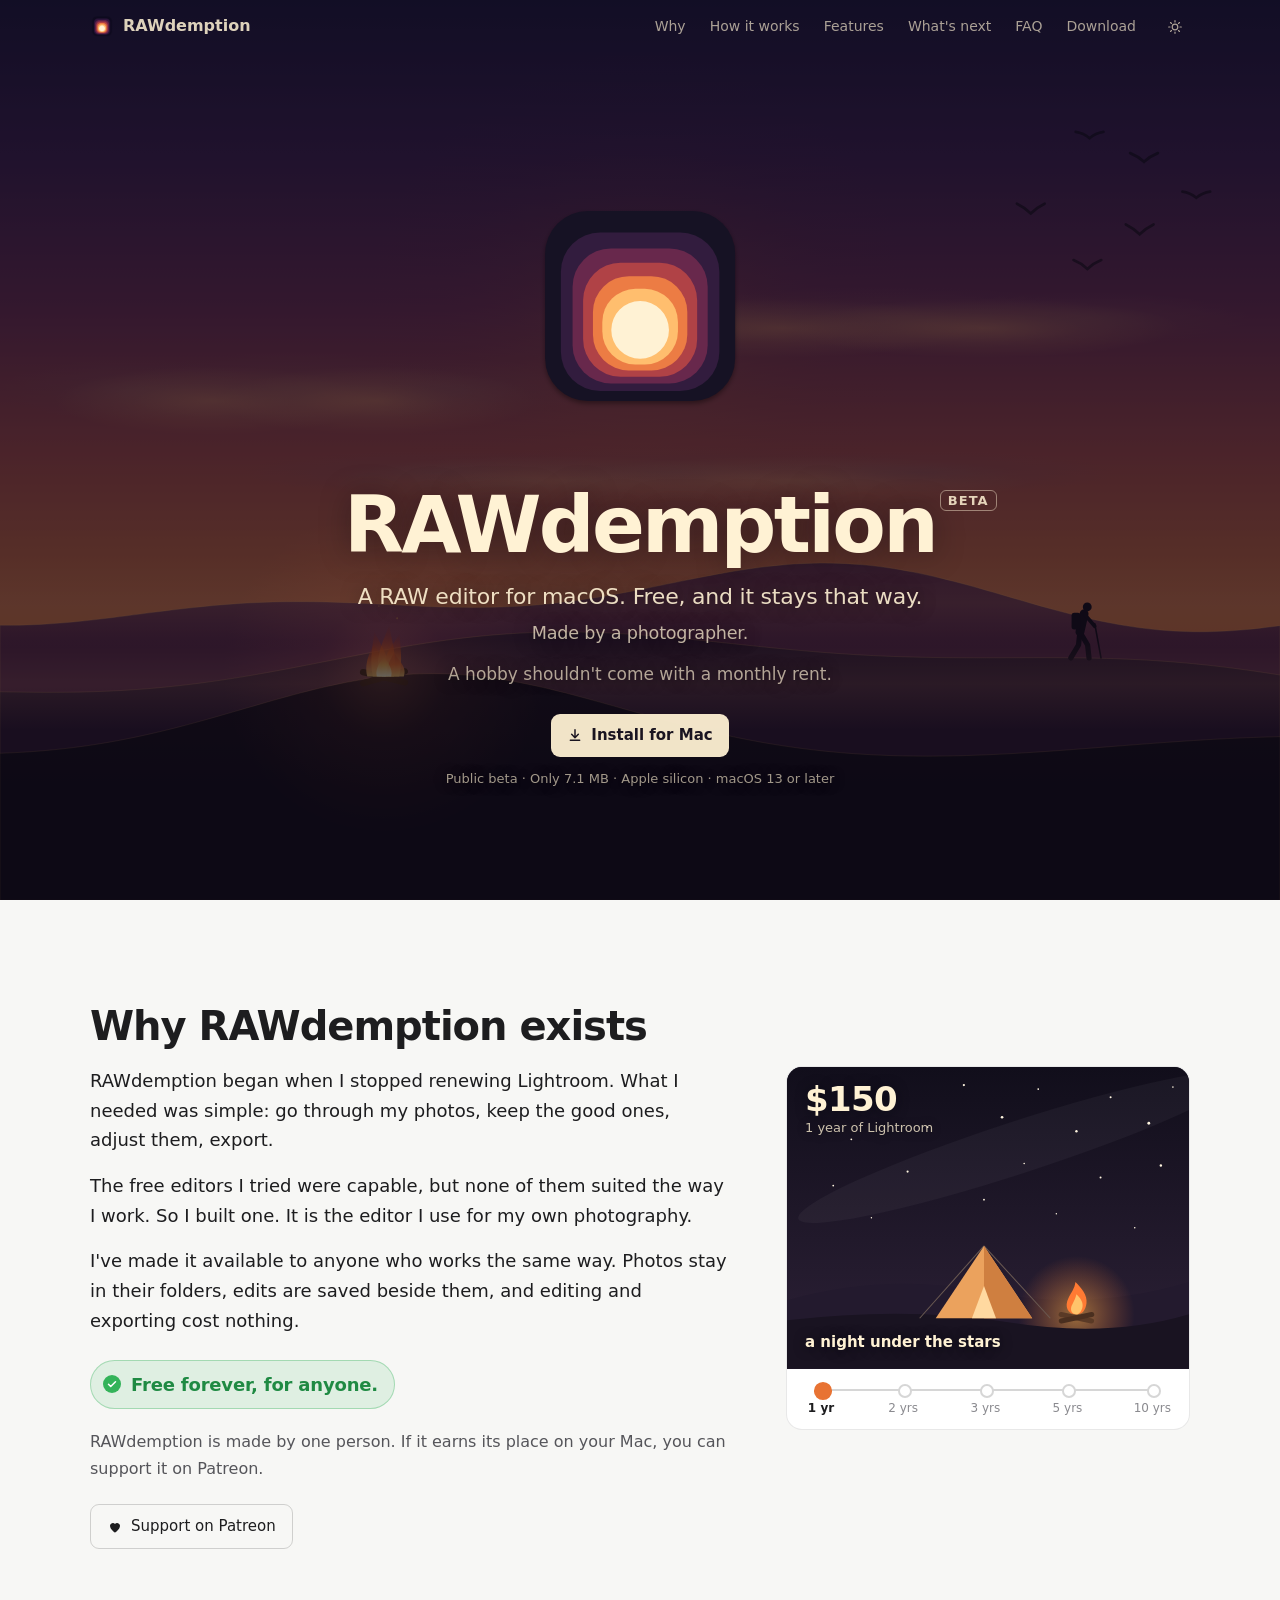
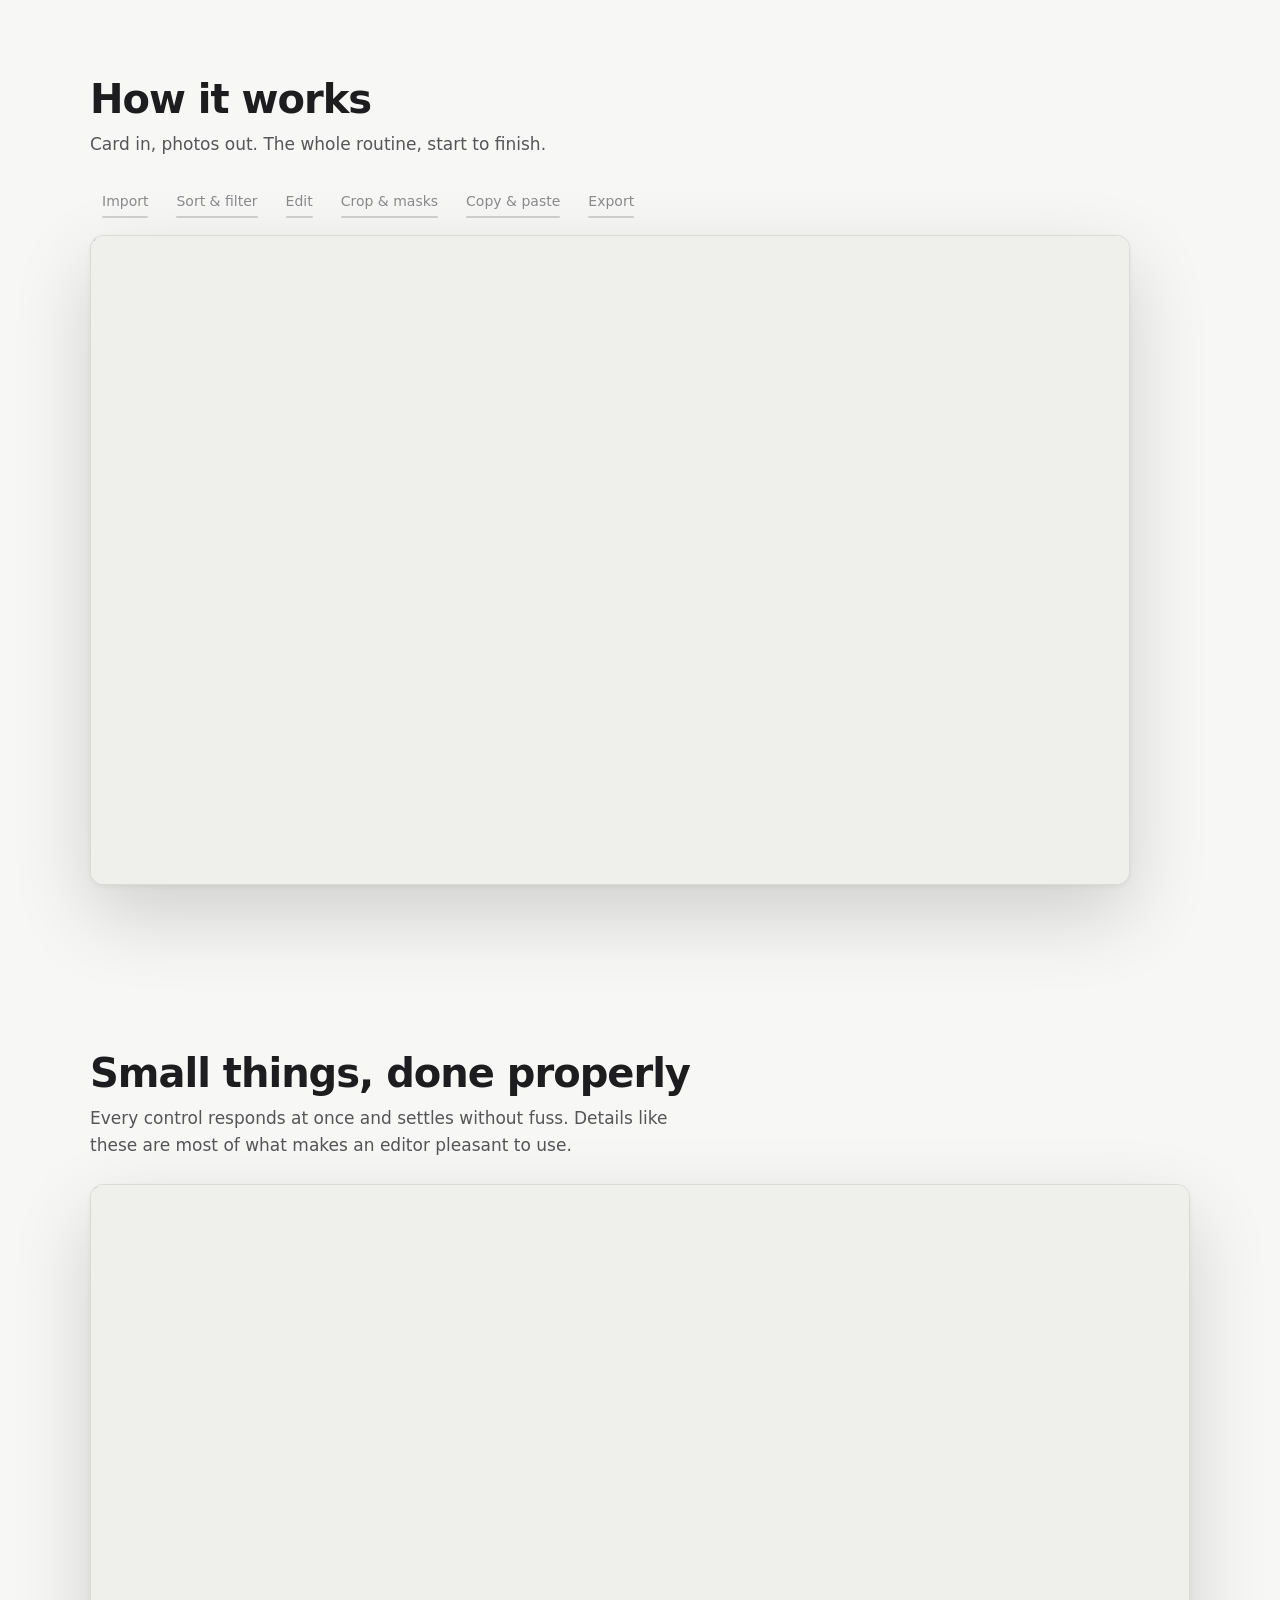
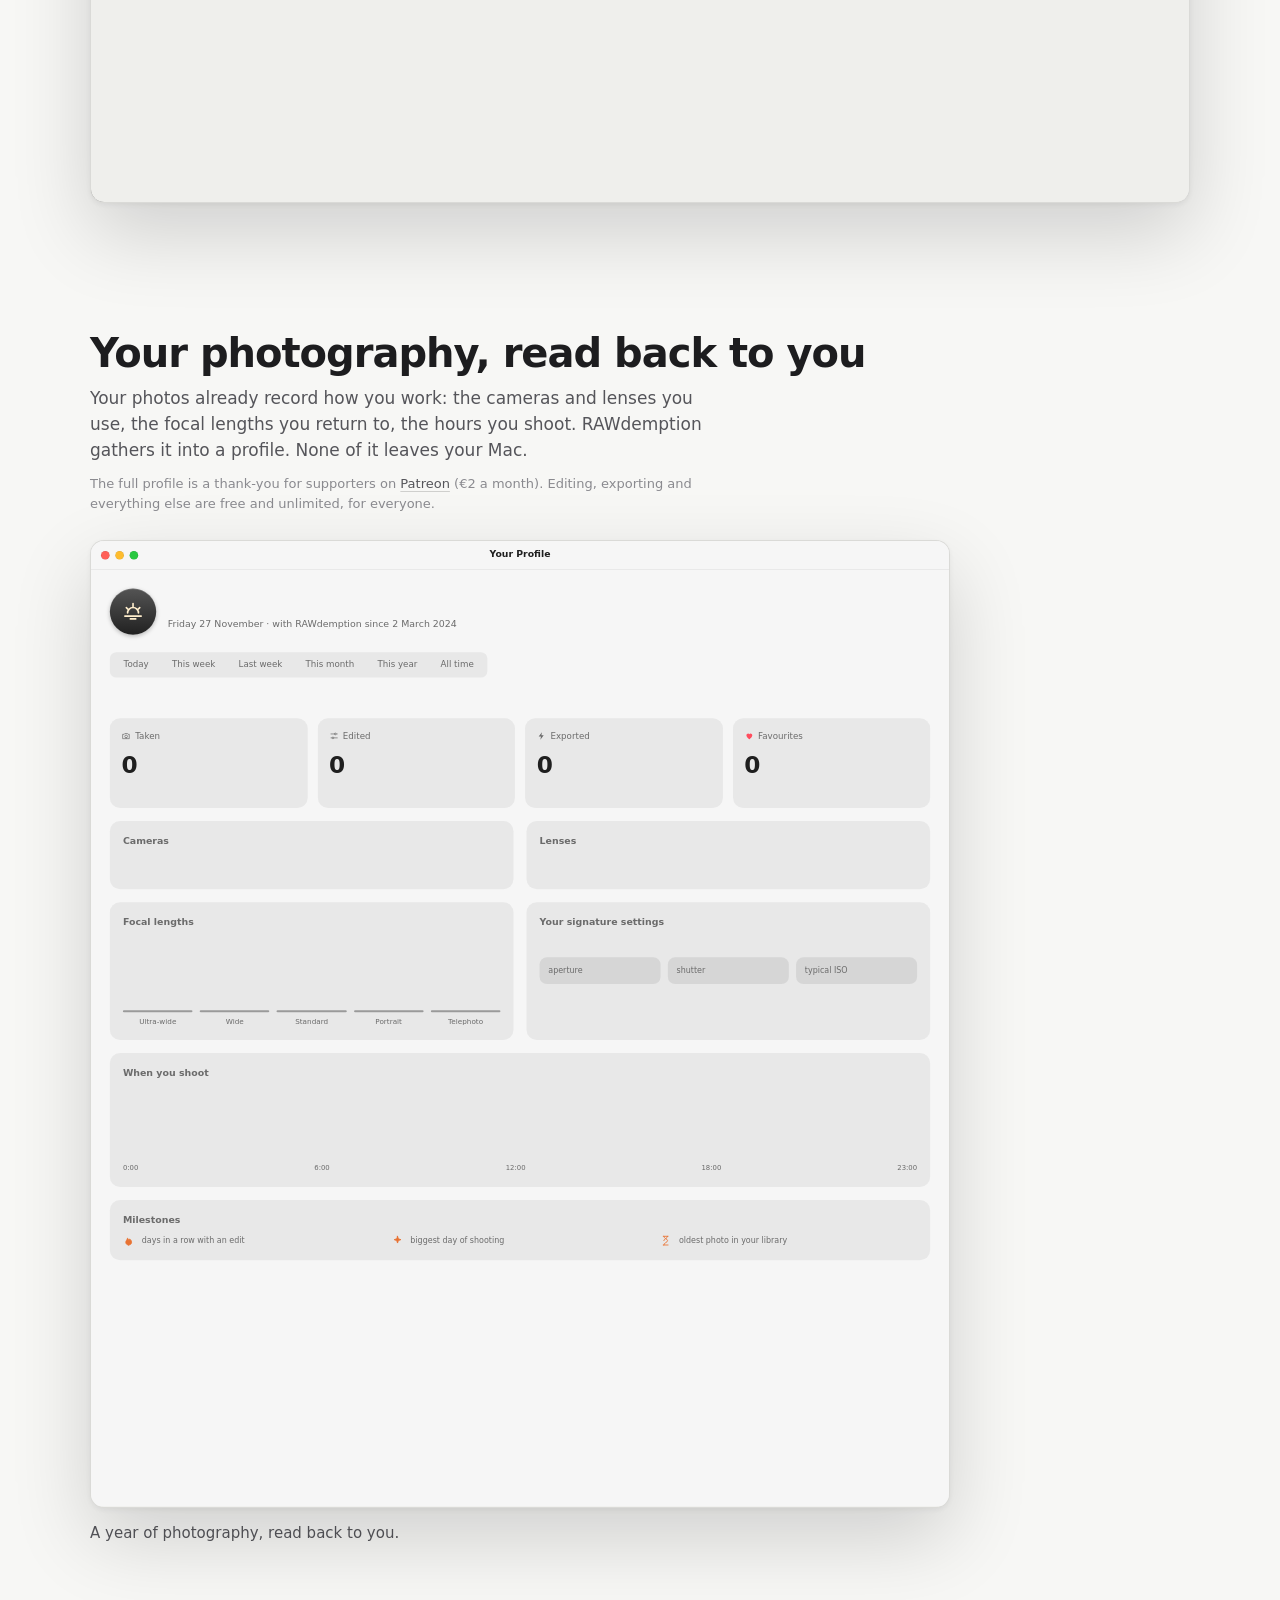
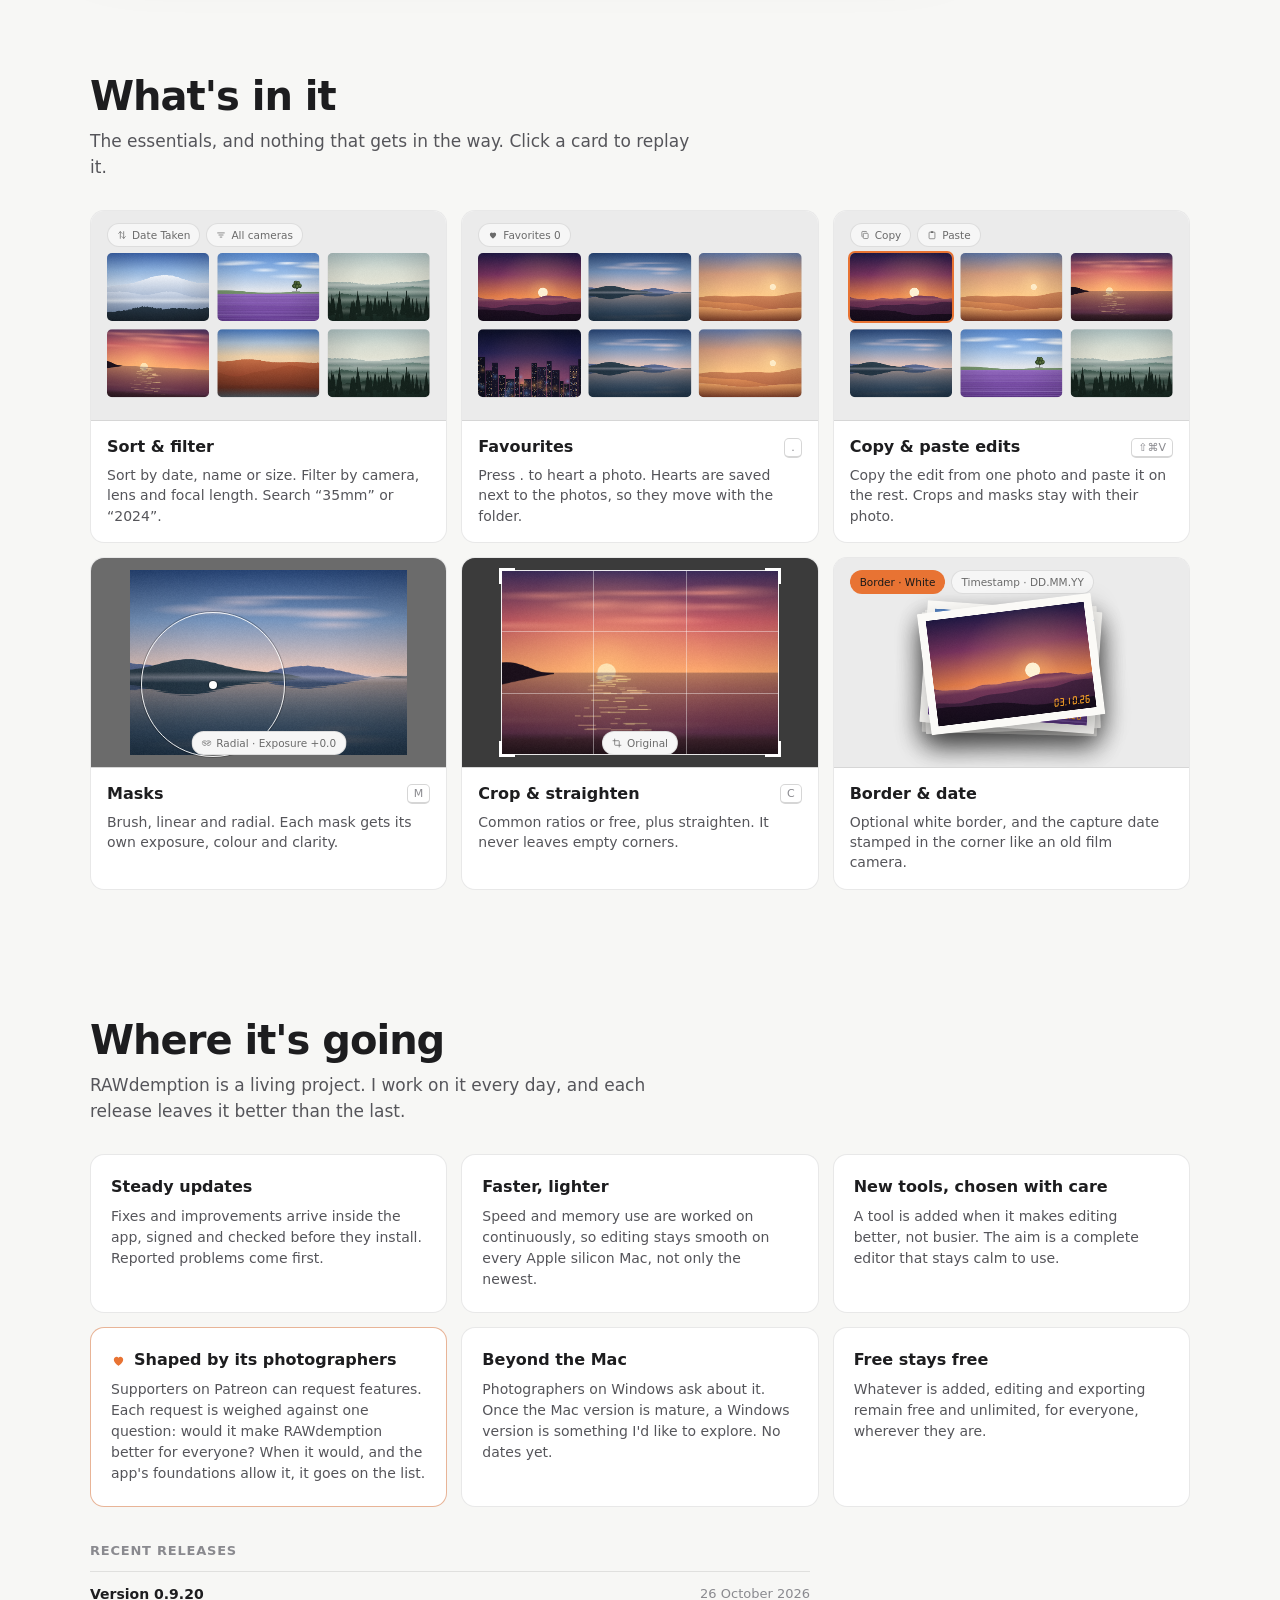
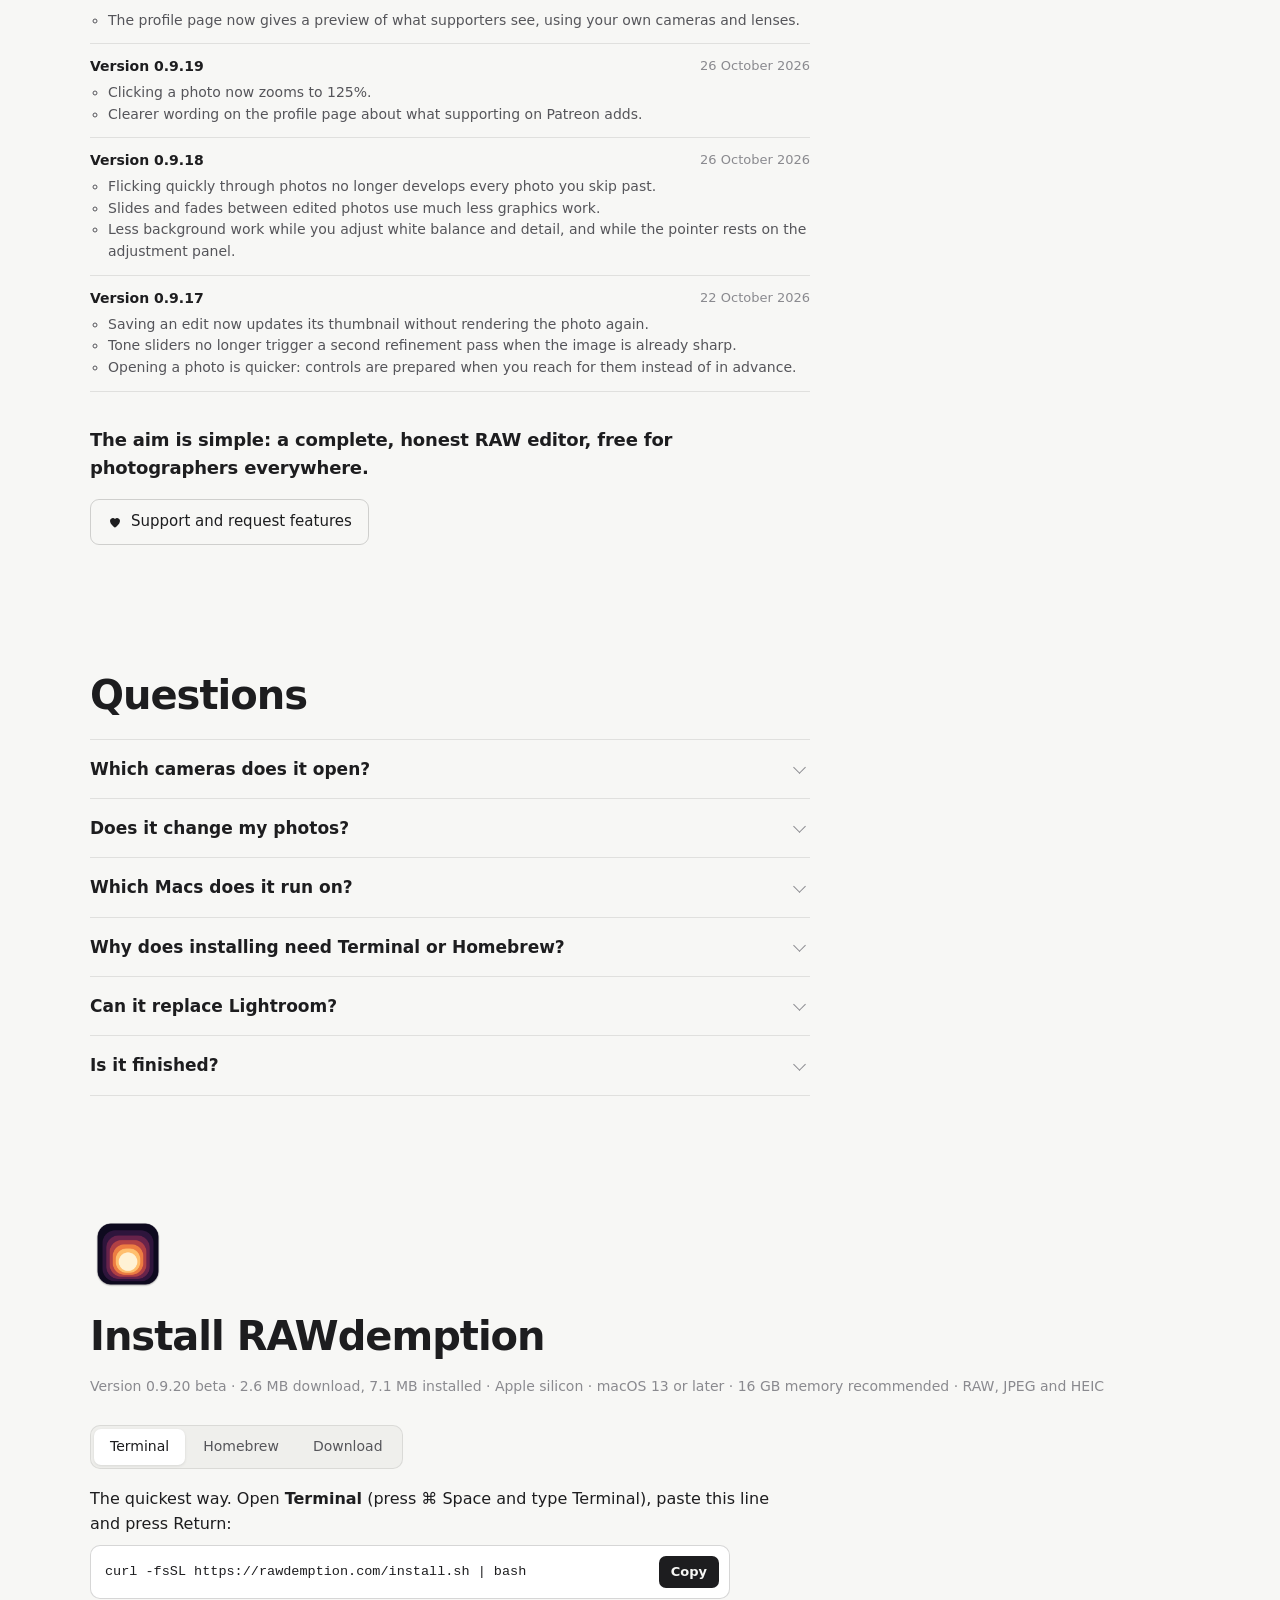
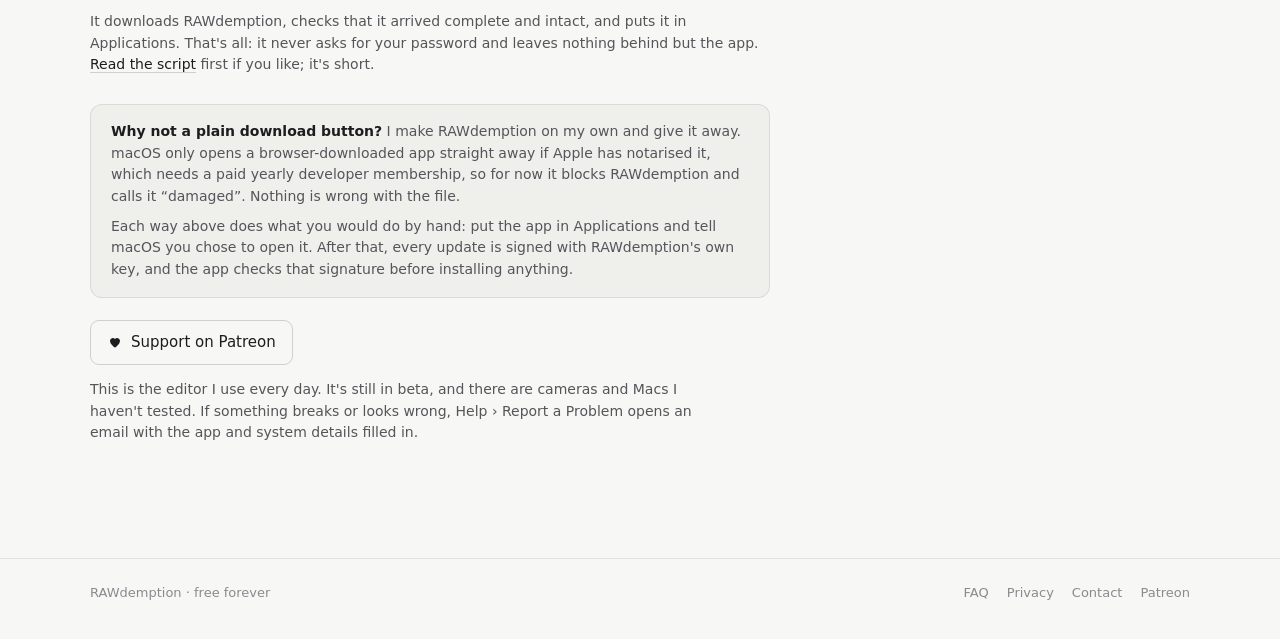
==== commit b0be9d4a: "Custom domain rawdemption.com" ====
--- a/index.html
+++ b/index.html
@@ -9,10 +9,10 @@
   <meta property="og:type" content="website">
   <meta property="og:title" content="RAWdemption — RAW editor for macOS">
   <meta property="og:description" content="A RAW editor for macOS, free and without limits. Made by a photographer, improved continuously. A hobby shouldn't come with a monthly rent.">
-  <meta property="og:image" content="https://hobocow.github.io/rawdemption/assets/og.png" data-link="og-image">
+  <meta property="og:image" content="https://rawdemption.com/assets/og.png" data-link="og-image">
   <meta property="og:image:width" content="1200">
   <meta property="og:image:height" content="630">
-  <meta property="og:url" content="https://hobocow.github.io/rawdemption/" data-link="site">
+  <meta property="og:url" content="https://rawdemption.com/" data-link="site">
   <meta name="twitter:card" content="summary_large_image">
   <link rel="alternate" type="application/rss+xml" title="RAWdemption updates" href="appcast.xml">
   <link rel="icon" type="image/png" href="assets/favicon.png">
@@ -342,7 +342,7 @@
       </div>
       <div class="way" id="way-terminal" role="tabpanel" aria-labelledby="way-terminal-tab">
         <p>The quickest way. Open <b>Terminal</b> (press ⌘ Space and type Terminal), paste this line and press Return:</p>
-        <div class="cmd"><code id="install-cmd">curl -fsSL https://hobocow.github.io/rawdemption/install.sh | bash</code><button type="button" class="copy touch" data-copy="#install-cmd">Copy</button></div>
+        <div class="cmd"><code id="install-cmd">curl -fsSL https://rawdemption.com/install.sh | bash</code><button type="button" class="copy touch" data-copy="#install-cmd">Copy</button></div>
         <p class="way-note">It downloads RAWdemption, checks that it arrived complete and intact, and puts it in Applications. That's all: it never asks for your password and leaves nothing behind but the app. <a href="install.sh">Read the script</a> first if you like; it's short.</p>
       </div>
       <div class="way" id="way-brew" role="tabpanel" aria-labelledby="way-brew-tab" hidden>
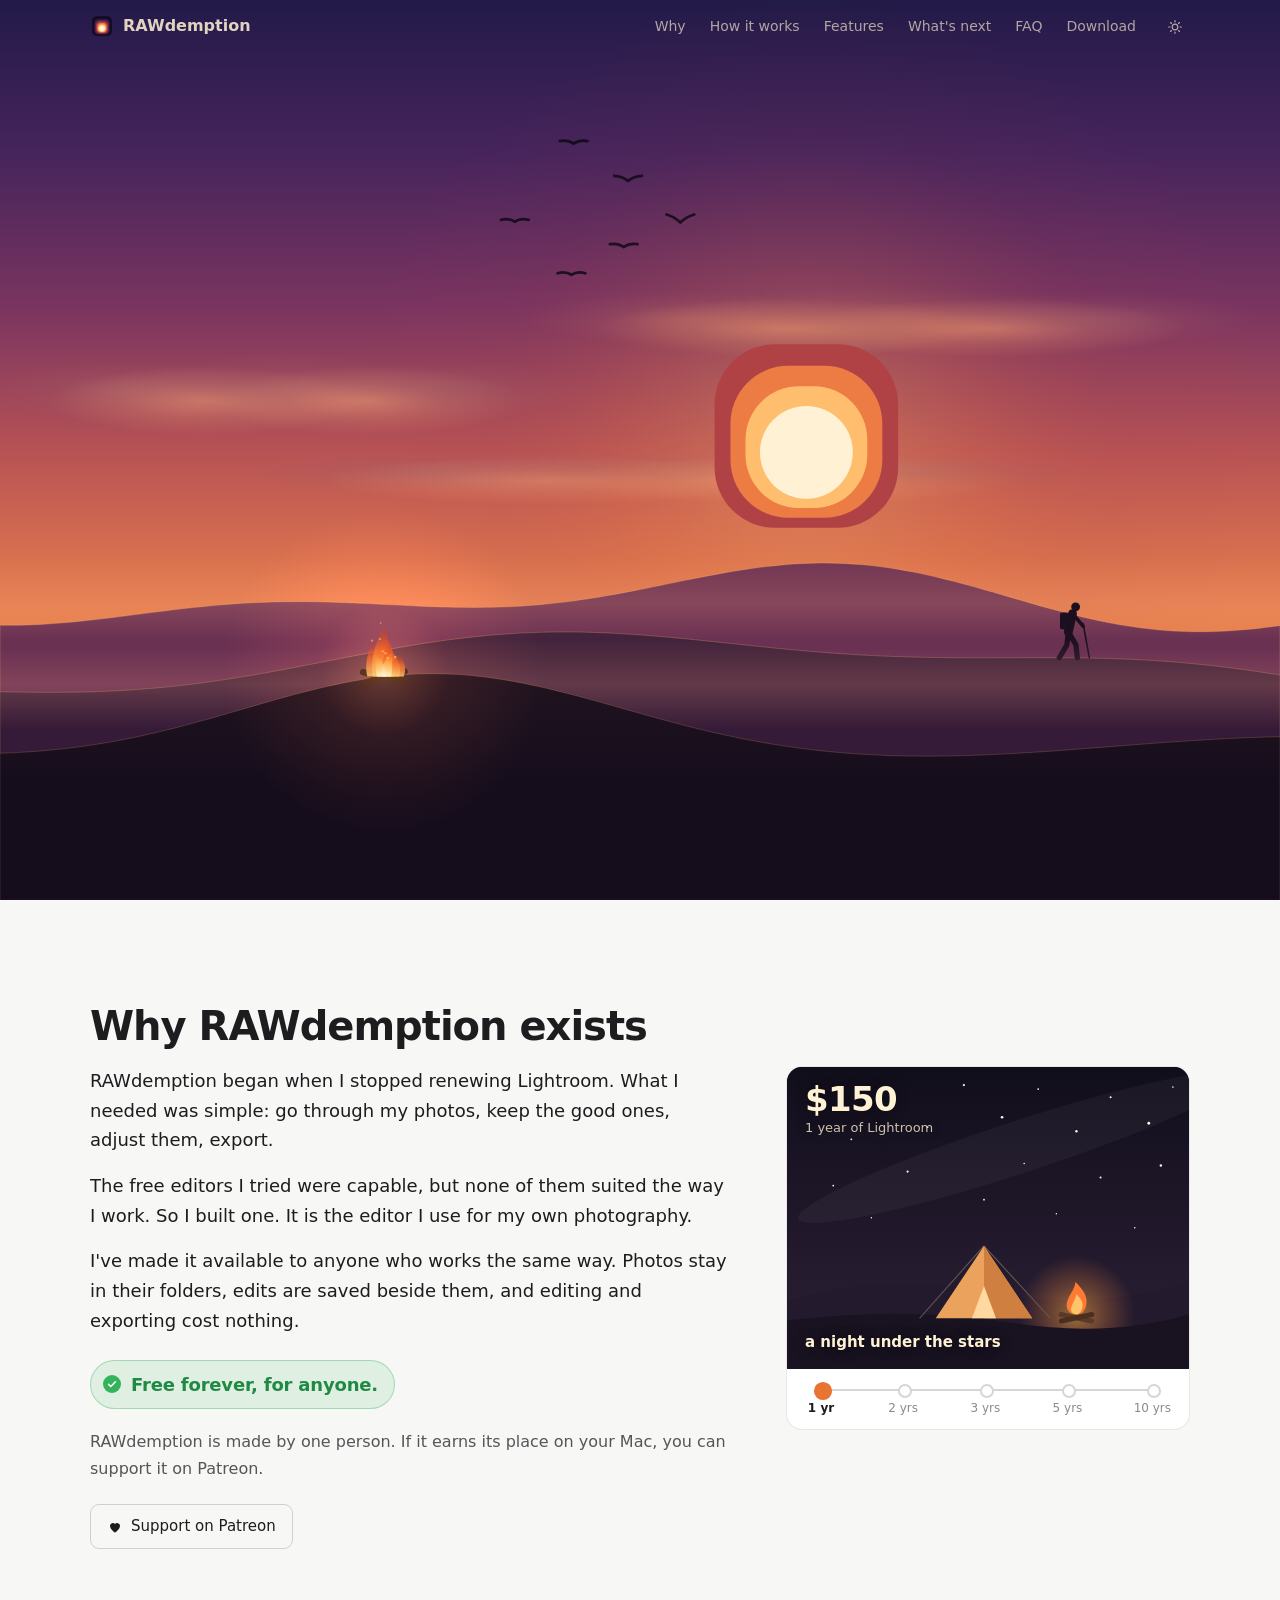
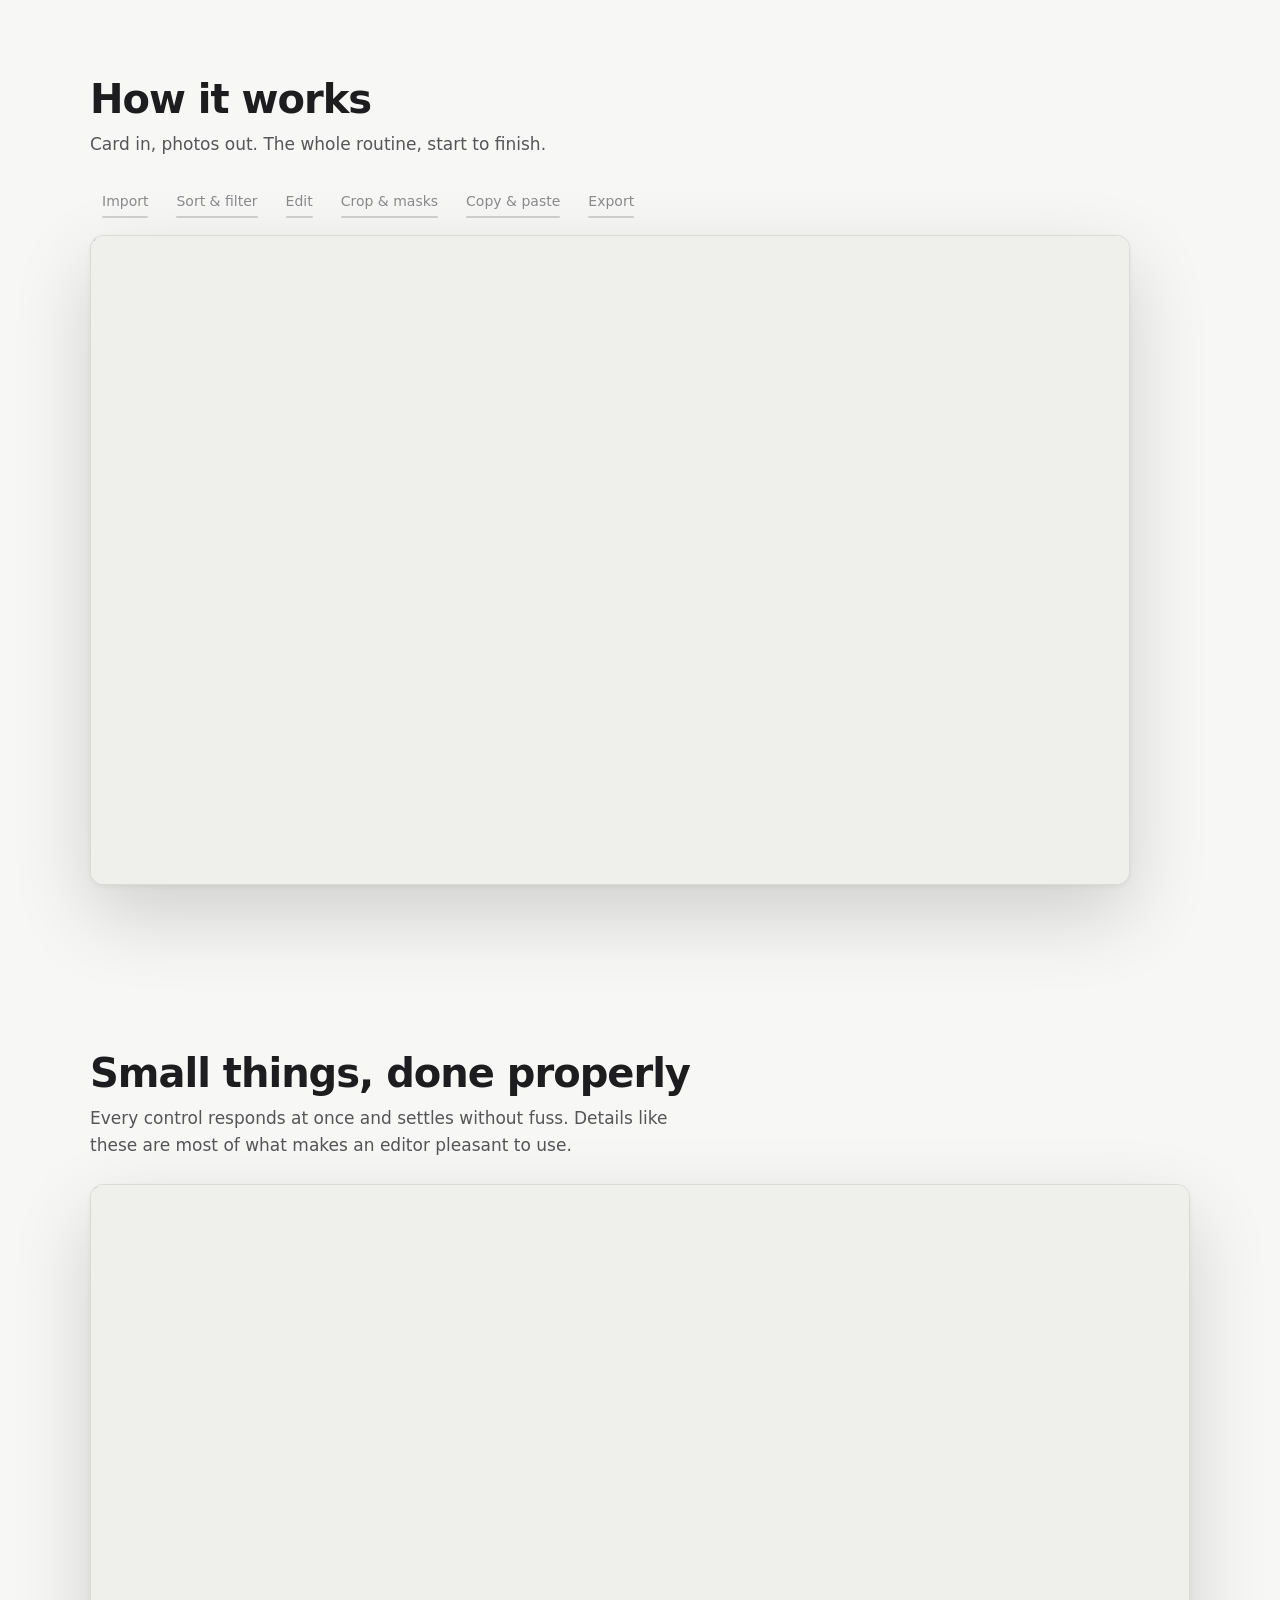
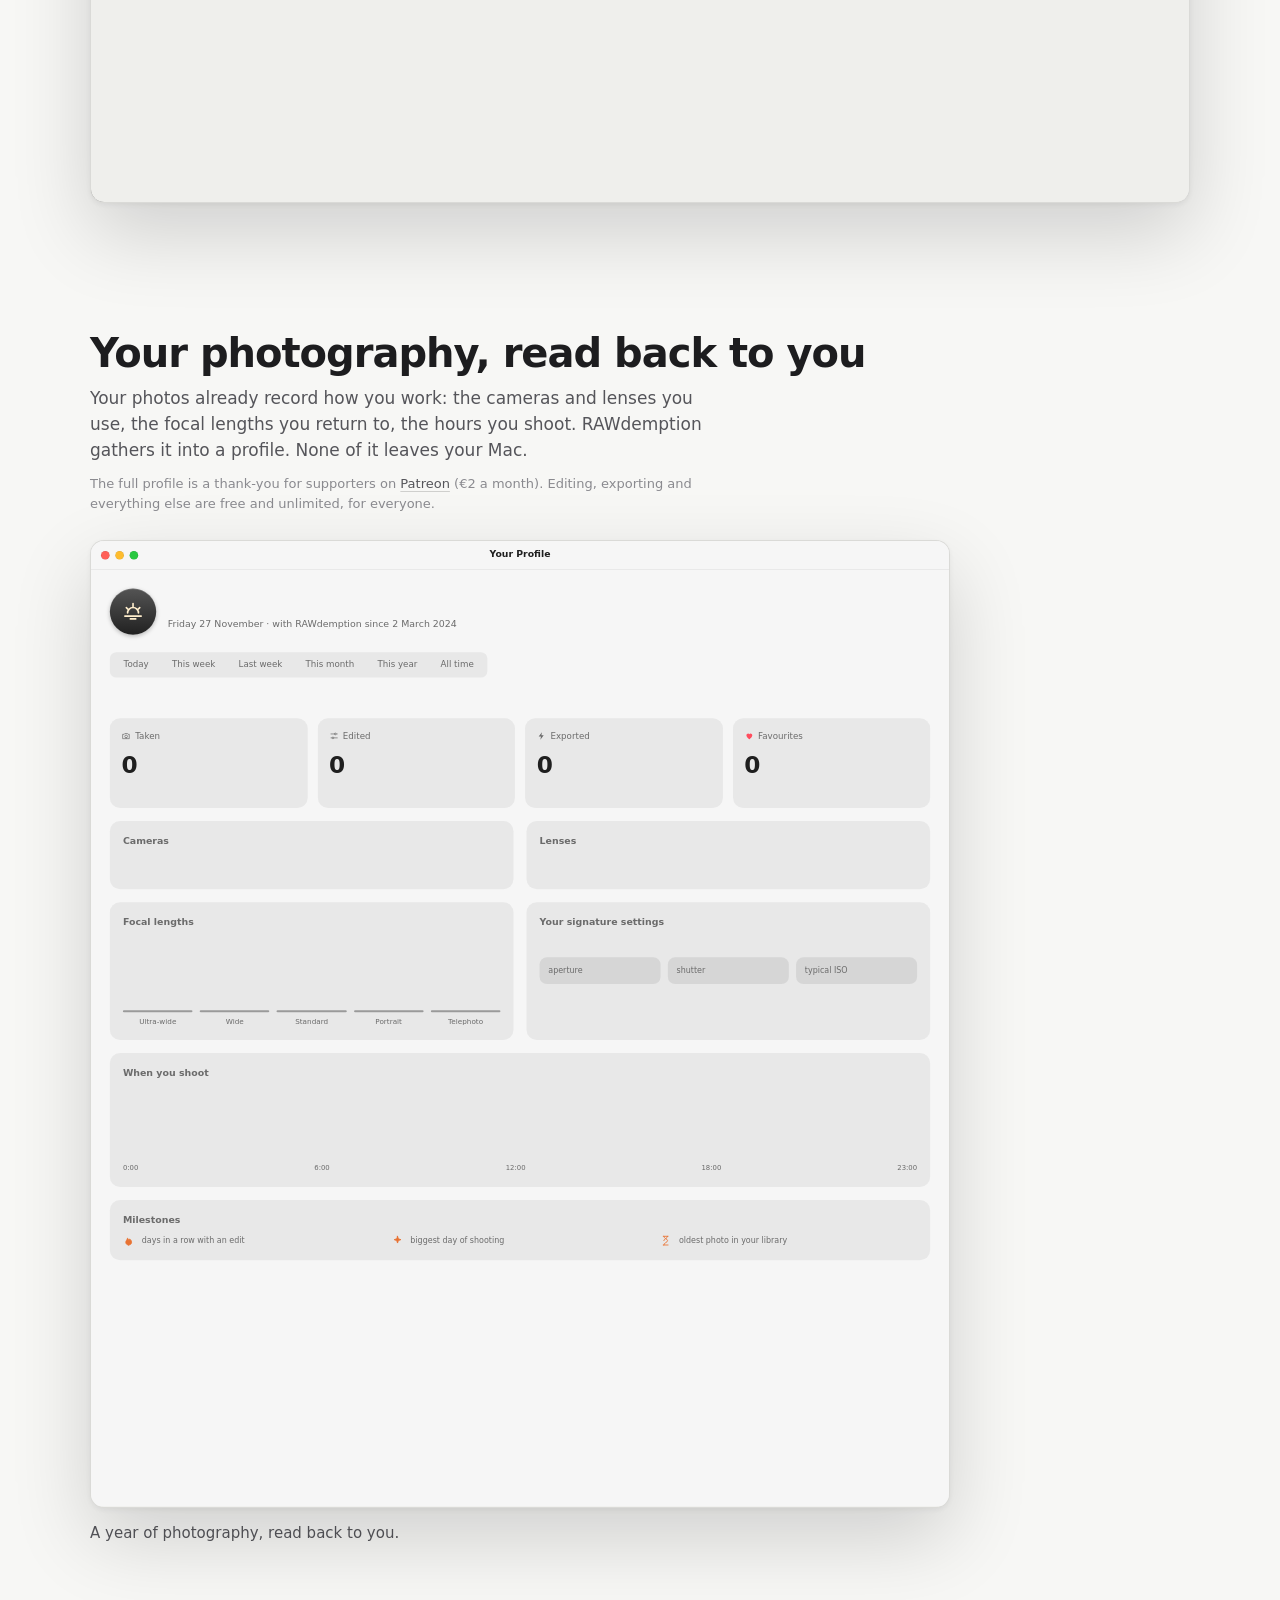
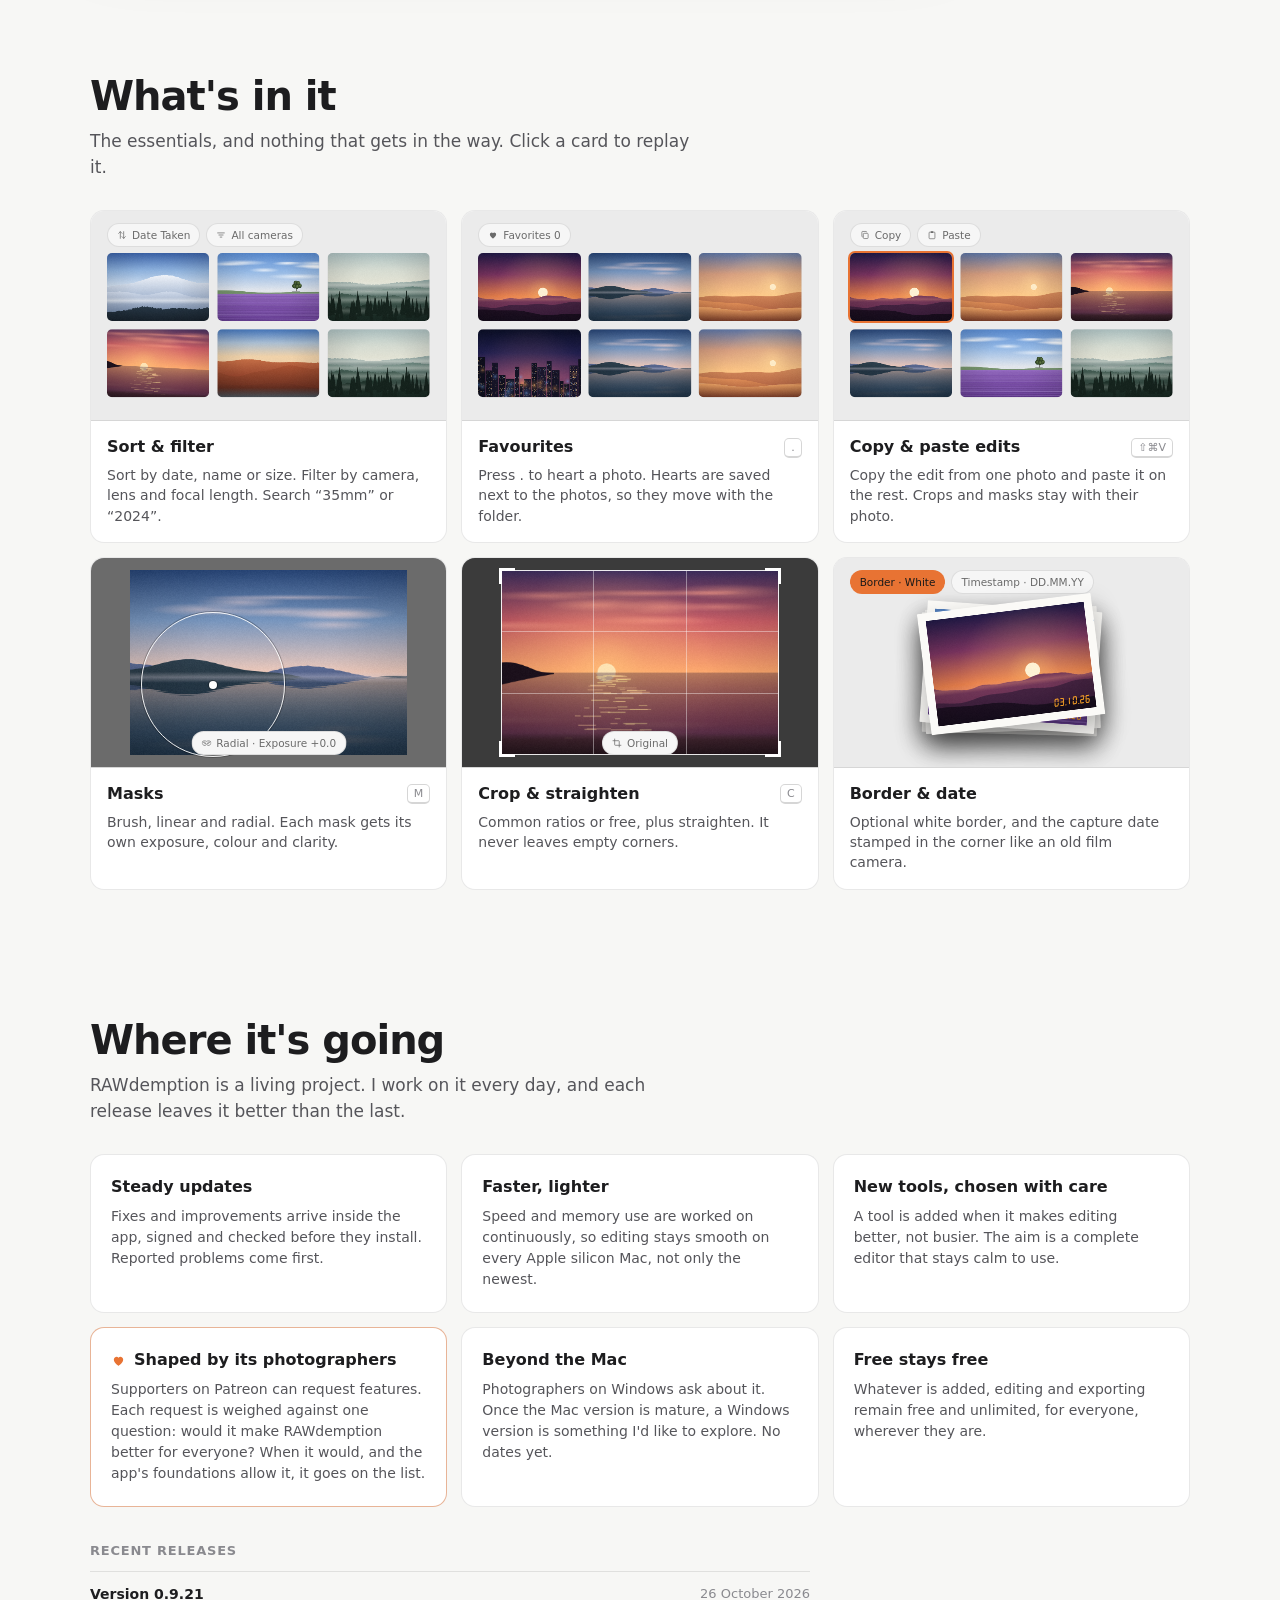
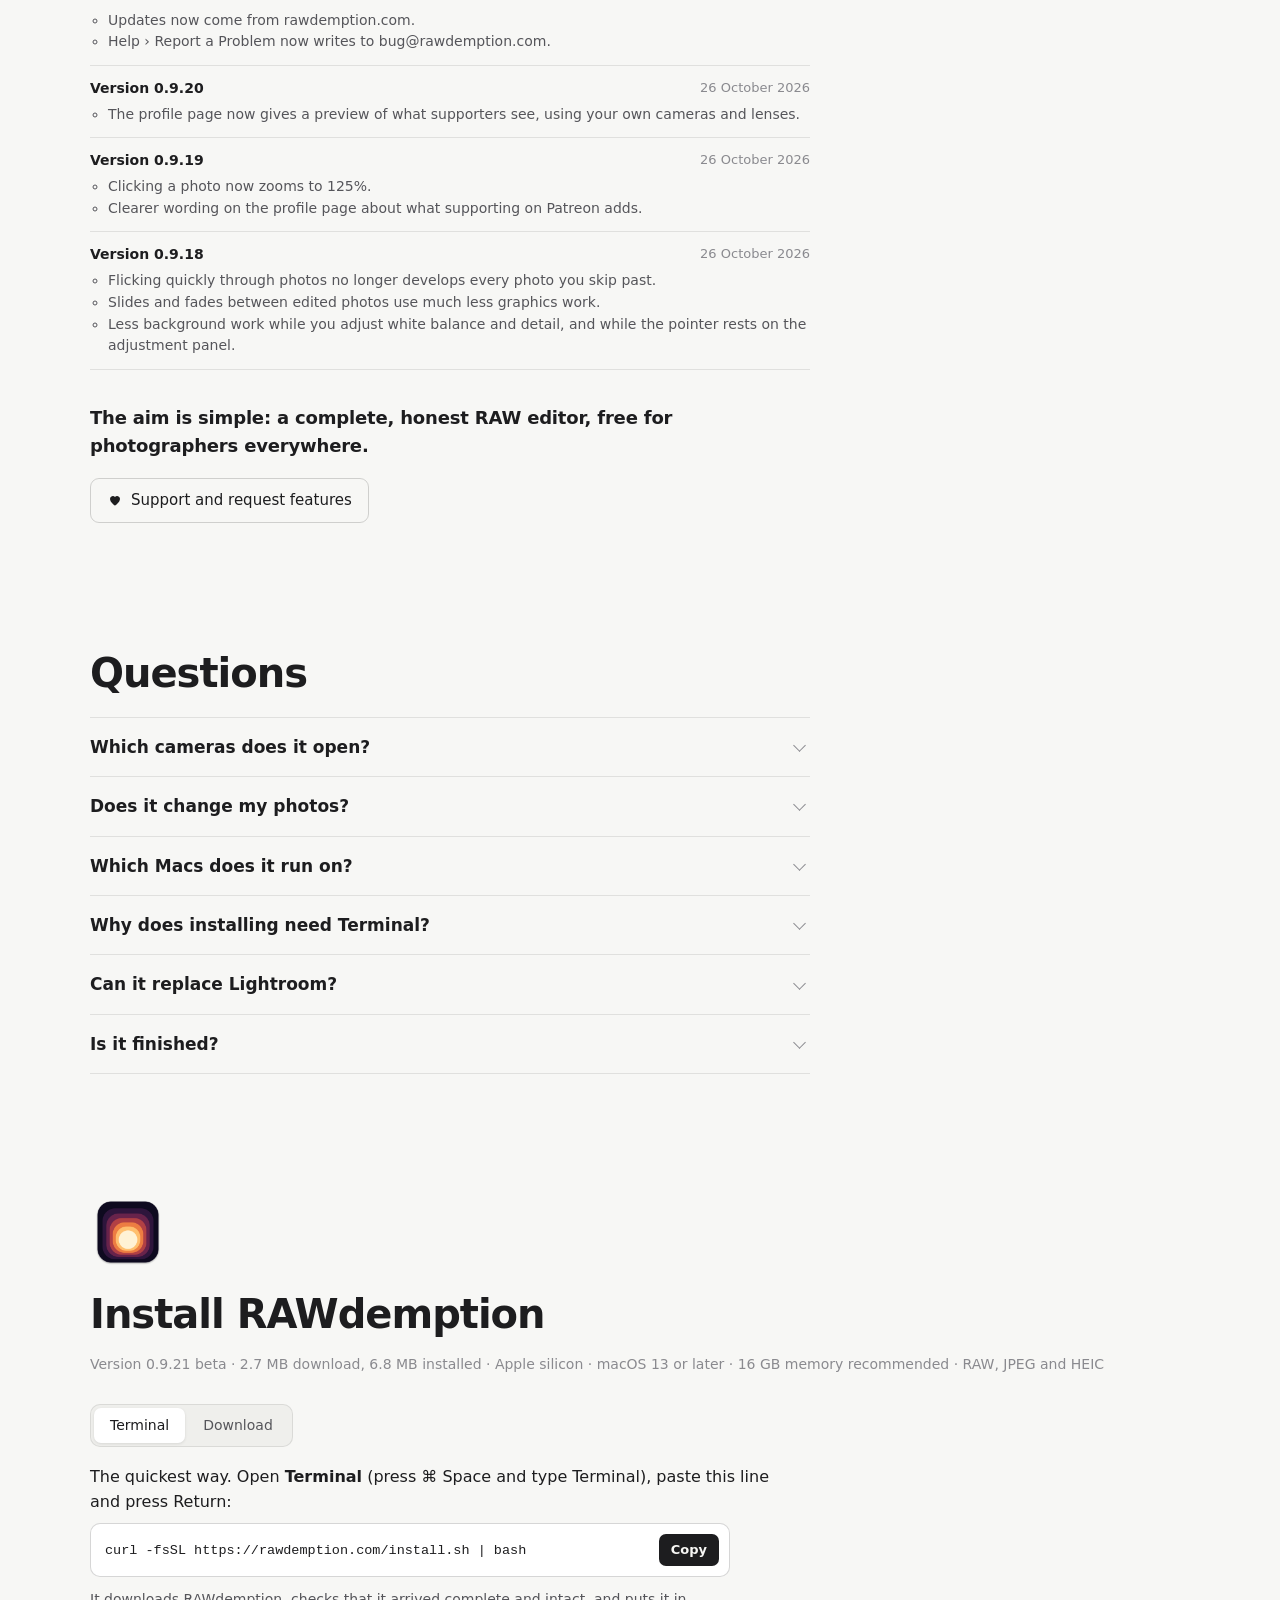
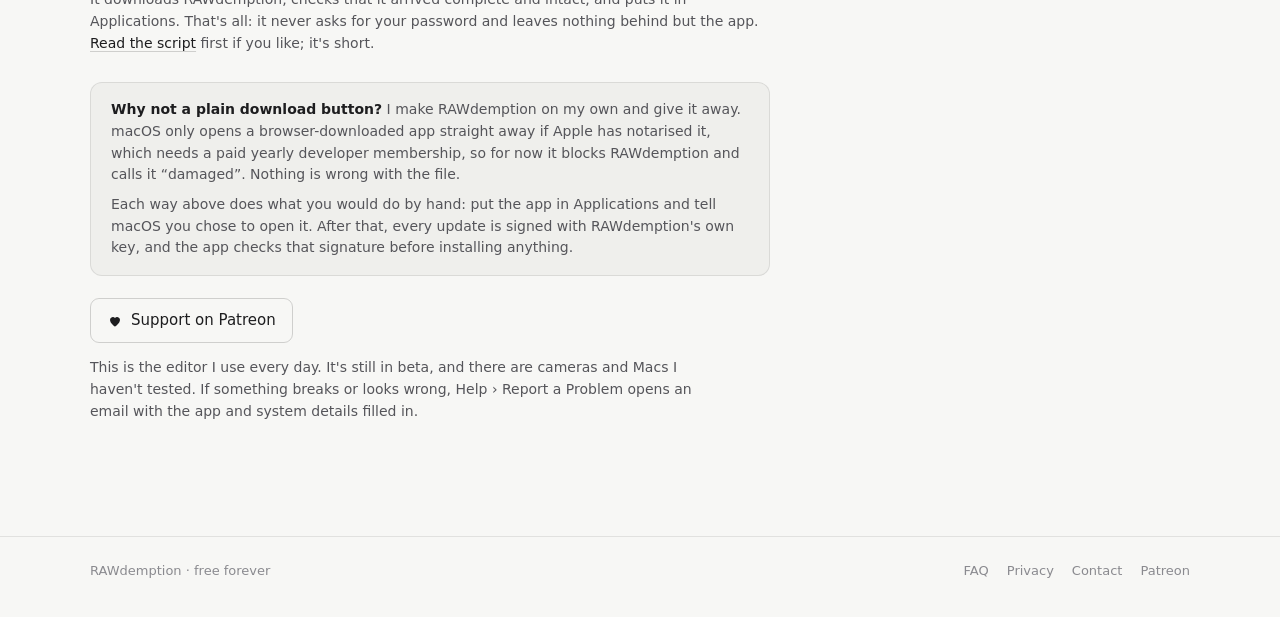
==== commit 132c76e7: "RAWdemption 0.9.21" ====
--- a/index.html
+++ b/index.html
@@ -20,7 +20,7 @@
     // Appearance before first paint: saved choice, else the system's.
     try { const t = localStorage.getItem("theme"); if (t === "light" || t === "dark") document.documentElement.dataset.theme = t; } catch (e) {}
   </script>
-  <link rel="stylesheet" href="styles.css?v=56ed800c">
+  <link rel="stylesheet" href="styles.css?v=a487a053">
 </head>
 <body>
 
@@ -96,7 +96,7 @@
     <p class="lede">A RAW editor for macOS. Free, and it stays that way.<br><span class="by">Made by a photographer.</span></p>
     <p class="motto">A hobby shouldn't come with a monthly rent.</p>
     <a class="btn touch" href="#download"><svg><use href="#i-down"/></svg>Install for Mac</a>
-    <div class="meta">Public beta · Only <span data-app-size>7.1 MB</span> · Apple silicon · macOS 13 or later</div>
+    <div class="meta">Public beta · Only <span data-app-size>6.8 MB</span> · Apple silicon · macOS 13 or later</div>
   </div>
 </header>
 
@@ -311,8 +311,8 @@
           <p>Macs with Apple silicon (M1 or later) on macOS 13 Ventura or later. 16 GB of memory is recommended for smooth editing of 24-megapixel RAW files; Intel Macs aren't supported.</p>
         </details>
         <details>
-          <summary>Why does installing need Terminal or Homebrew?</summary>
-          <p>macOS only opens an app downloaded in a browser if Apple has notarised it, which takes a paid developer membership. RAWdemption is free and made by one person, so it isn't notarised, and macOS calls it “damaged” instead. The Terminal command and Homebrew install the very same app without the “downloaded” label that triggers this. The <a href="install.sh">install script</a> is short enough to read, the <a href="https://github.com/hobocow/homebrew-rawdemption">Homebrew recipe</a> is public, and every update after that is signed and checked by the app before it installs.</p>
+          <summary>Why does installing need Terminal?</summary>
+          <p>macOS only opens an app downloaded in a browser if Apple has notarised it, which takes a paid developer membership. RAWdemption is free and made by one person, so it isn't notarised, and macOS calls it “damaged” instead. The Terminal command installs the very same app without the “downloaded” label that triggers this. The <a href="install.sh">install script</a> is short enough to read, and every update after that is signed and checked by the app before it installs.</p>
         </details>
         <details>
           <summary>Can it replace Lightroom?</summary>
@@ -332,12 +332,11 @@
         <img class="icon" src="assets/icon.png" alt="RAWdemption icon">
         <div>
           <h2>Install RAWdemption</h2>
-          <div class="specs">Version <span data-version>0.9.20</span> beta · <span data-download-size>2.6 MB</span> download, <span data-app-size>7.1 MB</span> installed · Apple silicon · macOS 13 or later · 16 GB memory recommended · RAW, JPEG and HEIC</div>
+          <div class="specs">Version <span data-version>0.9.21</span> beta · <span data-download-size>2.7 MB</span> download, <span data-app-size>6.8 MB</span> installed · Apple silicon · macOS 13 or later · 16 GB memory recommended · RAW, JPEG and HEIC</div>
         </div>
       </div>
       <div class="ways" role="tablist" aria-label="Ways to install">
         <button type="button" role="tab" id="way-terminal-tab" aria-controls="way-terminal" aria-selected="true">Terminal</button>
-        <button type="button" role="tab" id="way-brew-tab" aria-controls="way-brew" aria-selected="false">Homebrew</button>
         <button type="button" role="tab" id="way-zip-tab" aria-controls="way-zip" aria-selected="false">Download</button>
       </div>
       <div class="way" id="way-terminal" role="tabpanel" aria-labelledby="way-terminal-tab">
@@ -345,19 +344,14 @@
         <div class="cmd"><code id="install-cmd">curl -fsSL https://rawdemption.com/install.sh | bash</code><button type="button" class="copy touch" data-copy="#install-cmd">Copy</button></div>
         <p class="way-note">It downloads RAWdemption, checks that it arrived complete and intact, and puts it in Applications. That's all: it never asks for your password and leaves nothing behind but the app. <a href="install.sh">Read the script</a> first if you like; it's short.</p>
       </div>
-      <div class="way" id="way-brew" role="tabpanel" aria-labelledby="way-brew-tab" hidden>
-        <p>If you already use Homebrew:</p>
-        <div class="cmd"><code id="brew-cmd">brew install hobocow/rawdemption/rawdemption</code><button type="button" class="copy touch" data-copy="#brew-cmd">Copy</button></div>
-        <p class="way-note">Homebrew checks the download against the fingerprint in <a href="https://github.com/hobocow/homebrew-rawdemption">its public recipe</a>, then installs RAWdemption like any other app.</p>
-      </div>
       <div class="way" id="way-zip" role="tabpanel" aria-labelledby="way-zip-tab" hidden>
         <ol class="install">
-          <li><a href="downloads/RAWdemption.zip" download>Download RAWdemption</a> (<span data-download-size>2.6 MB</span>) and move it to Applications.</li>
+          <li><a href="downloads/RAWdemption.zip" download>Download RAWdemption</a> (<span data-download-size>2.7 MB</span>) and move it to Applications.</li>
           <li>Run this once in Terminal, so macOS lets it open:
             <div class="cmd"><code id="xattr-cmd">xattr -dr com.apple.quarantine /Applications/RAWdemption.app</code><button type="button" class="copy touch" data-copy="#xattr-cmd">Copy</button></div>
           </li>
         </ol>
-        <p class="way-note">SHA-256 of the zip: <code class="sha" data-sha256>4222a80327f69d3512c029a52ac011bdbbafa9e1d0c1c6cea8fe041028fcbdd7</code></p>
+        <p class="way-note">SHA-256 of the zip: <code class="sha" data-sha256>c24d747ff015cd88e9fce06718c257bf640b6bdddc9e0bea956733560f55e0b6</code></p>
       </div>
       <div class="install-why">
         <p><b>Why not a plain download button?</b> I make RAWdemption on my own and give it away. macOS only opens a browser-downloaded app straight away if Apple has notarised it, which needs a paid yearly developer membership, so for now it blocks RAWdemption and calls it “damaged”. Nothing is wrong with the file.</p>
@@ -375,7 +369,7 @@
     <div class="links">
       <a href="#faq">FAQ</a>
       <a href="privacy.html">Privacy</a>
-      <a href="mailto:karate.seating4j@icloud.com" data-link="contact">Contact</a>
+      <a href="mailto:hello@rawdemption.com" data-link="contact">Contact</a>
       <a href="https://www.patreon.com/rawdemption" data-link="patreon">Patreon</a>
     </div>
   </div>
--- a/styles.css
+++ b/styles.css
@@ -600,15 +600,16 @@
 
 /* ---------- Where you are: the nav and the side index mark the section in view ---------- */
 .nav-links a.on { opacity: 1; }
-.rail { position: fixed; right: 26px; top: 50%; transform: translateY(-50%); z-index: 40; display: flex; flex-direction: column; gap: 2px;
+/* Just beside the content column (1100 px wide), labels to its right, so it reads with the page */
+.rail { position: fixed; left: calc(50% + 574px); top: 50%; transform: translateY(-50%); z-index: 40; display: flex; flex-direction: column; gap: 2px;
   opacity: 0; pointer-events: none; transition: opacity 0.4s var(--ease); }
 .rail.show { opacity: 1; pointer-events: auto; }
-.rail a { display: flex; align-items: center; justify-content: flex-end; gap: 10px; height: 26px; color: var(--text-3); font-size: 12.5px; }
-.rail a::after { content: ""; flex: none; width: 14px; height: 2px; border-radius: 1px; background: var(--hairline-strong); transition: width 0.3s var(--ease), background-color 0.3s; }
-.rail a span { white-space: nowrap; opacity: 0; transform: translateX(6px); transition: opacity 0.25s var(--ease), transform 0.25s var(--ease), color 0.2s; }
+.rail a { display: flex; align-items: center; gap: 10px; height: 26px; color: var(--text-3); font-size: 12.5px; }
+.rail a::before { content: ""; flex: none; width: 14px; height: 2px; border-radius: 1px; background: var(--hairline-strong); transition: width 0.3s var(--ease), background-color 0.3s; }
+.rail a span { white-space: nowrap; opacity: 0; transform: translateX(-6px); transition: opacity 0.25s var(--ease), transform 0.25s var(--ease), color 0.2s; }
 .rail:hover a span, .rail a.on span { opacity: 1; transform: none; }
 .rail a:hover, .rail a.on { color: var(--text); }
-.rail a.on::after { width: 26px; background: var(--brand); }
+.rail a.on::before { width: 26px; background: var(--brand); }
 @media (max-width: 1399px) { .rail { display: none; } }
 
 /* ---------- What's next ---------- */
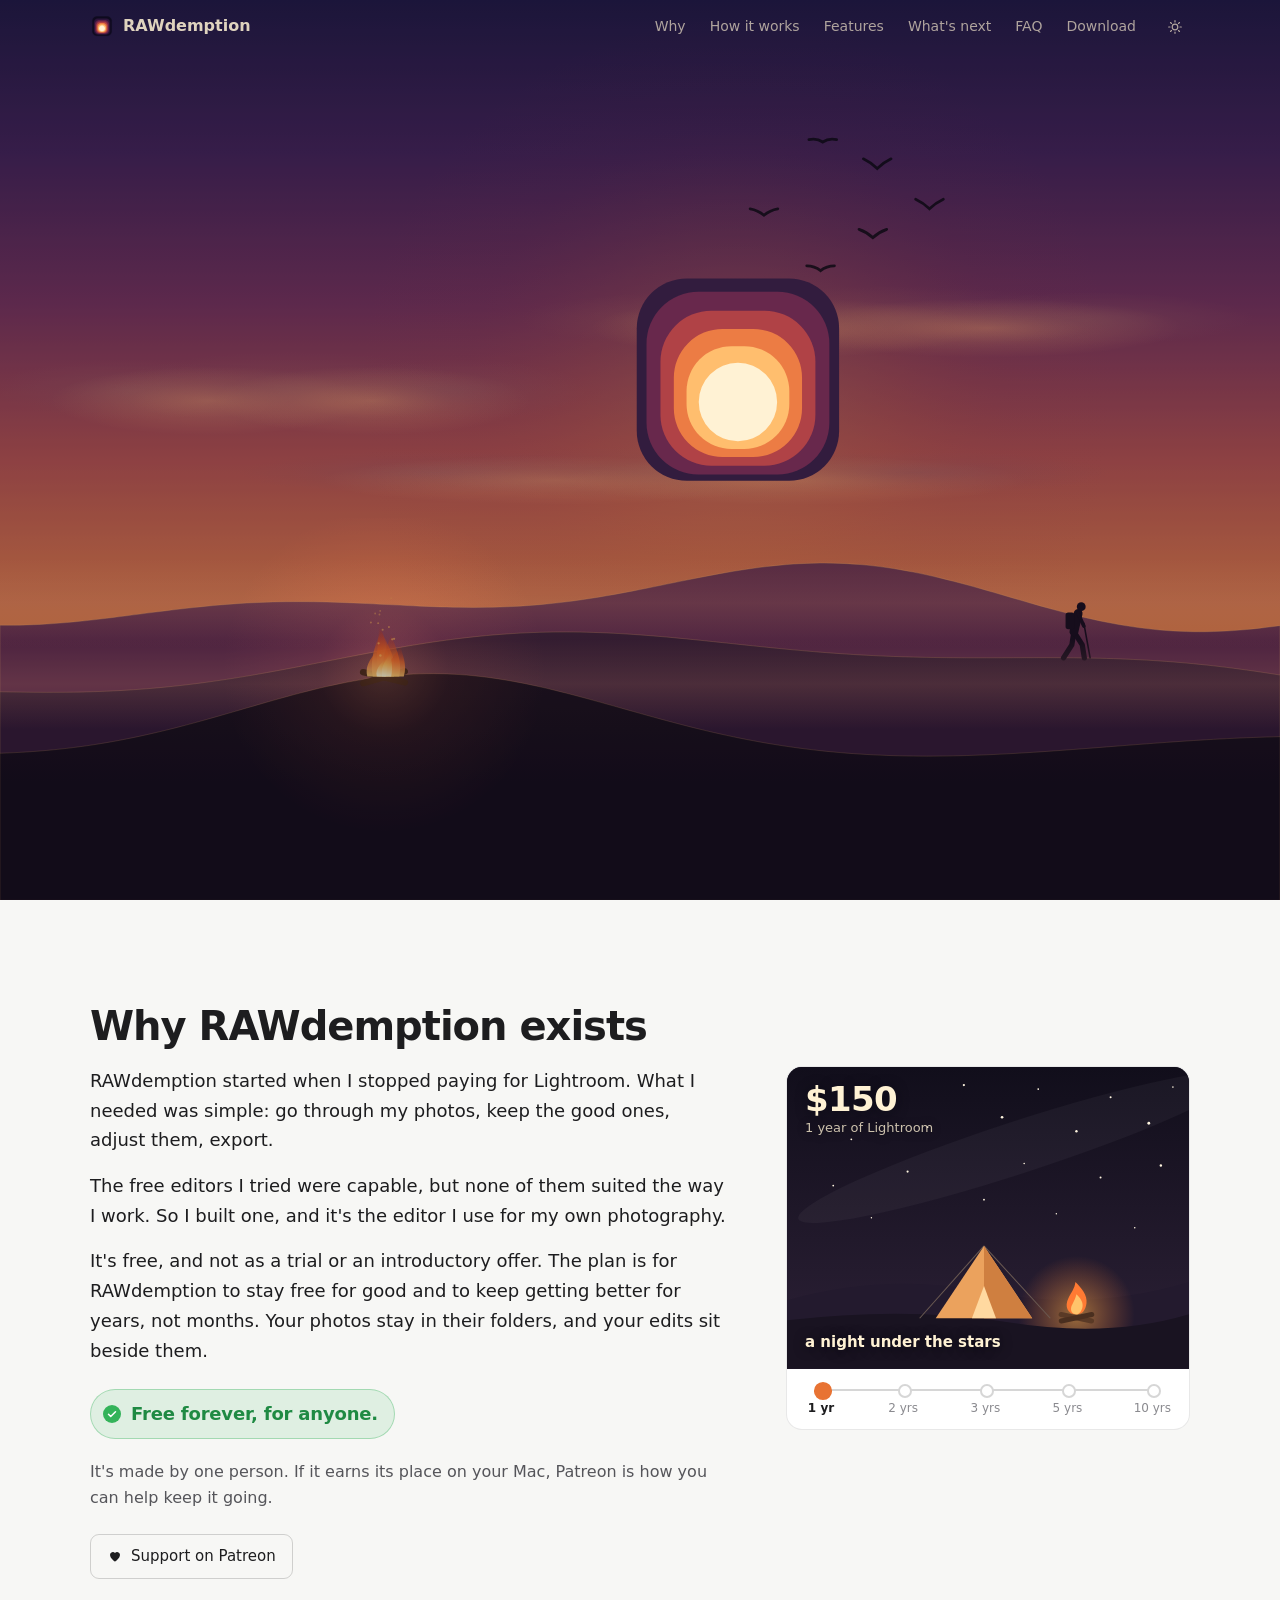
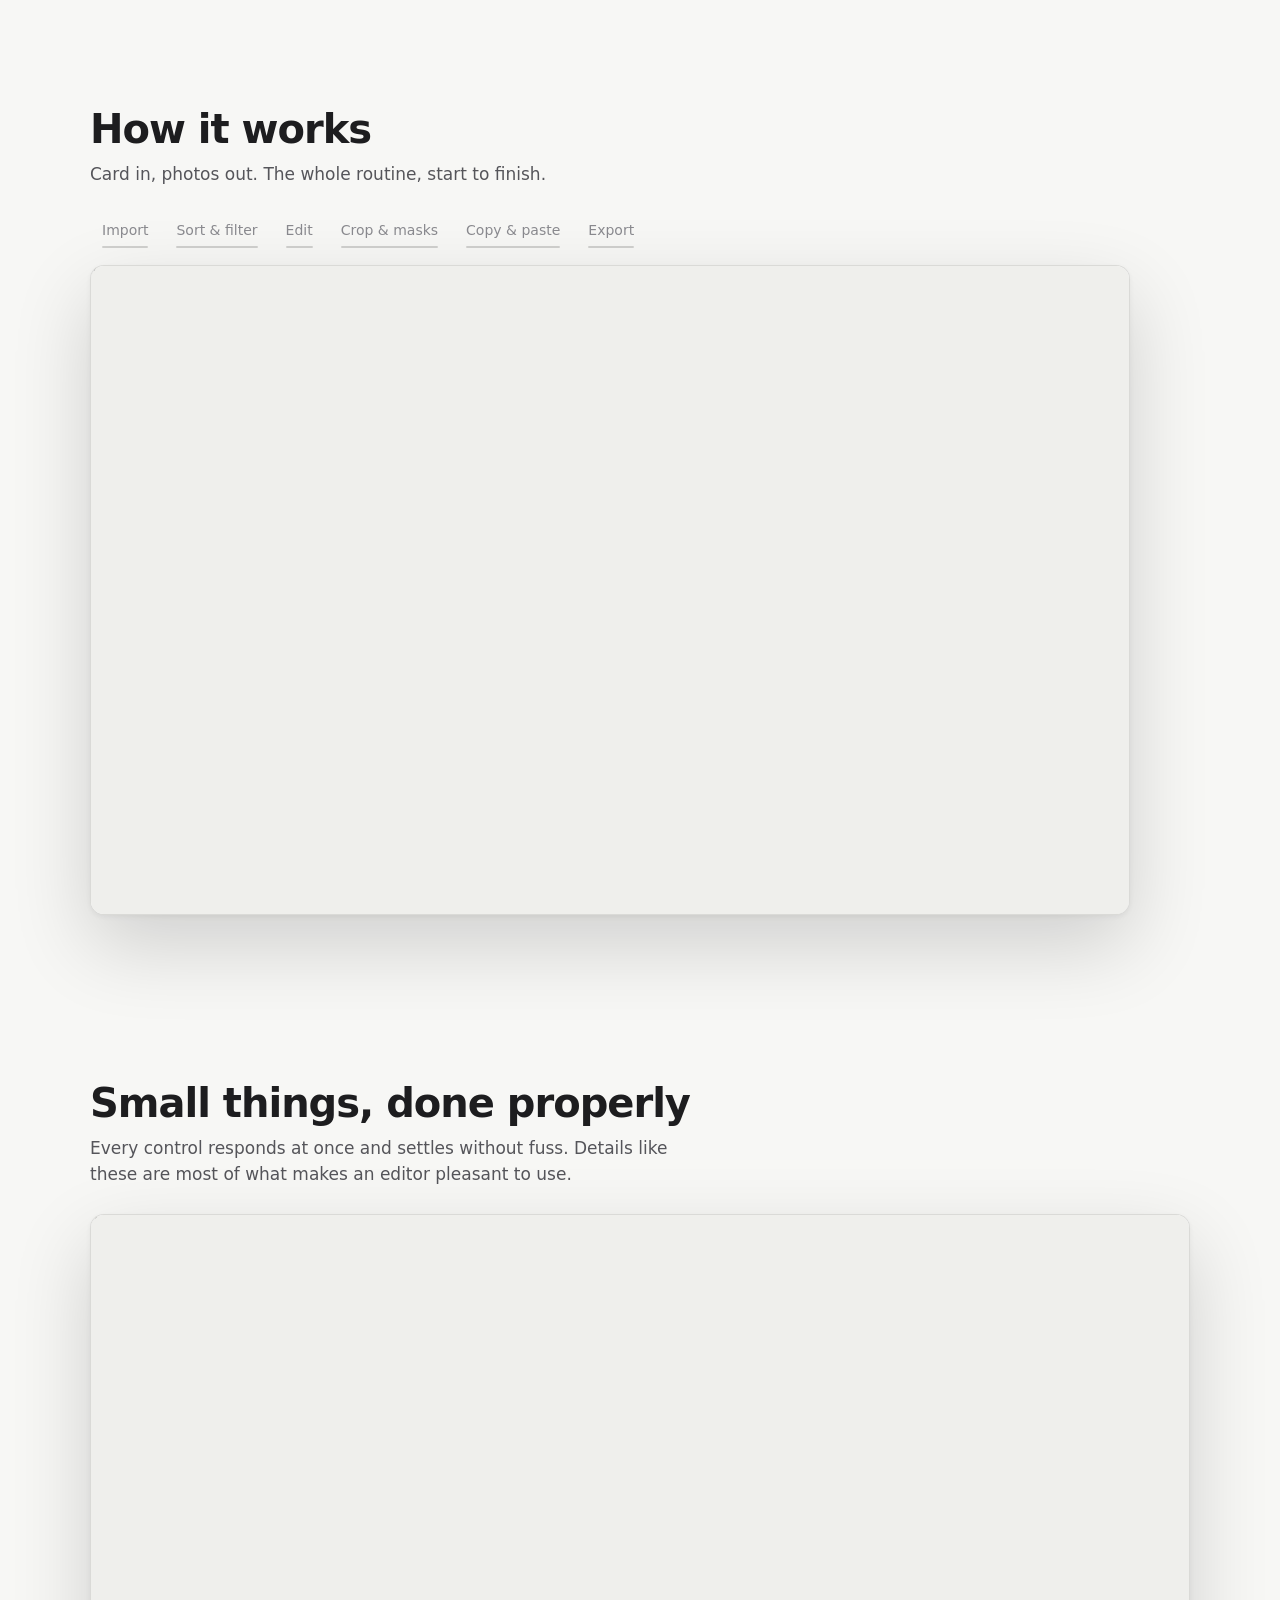
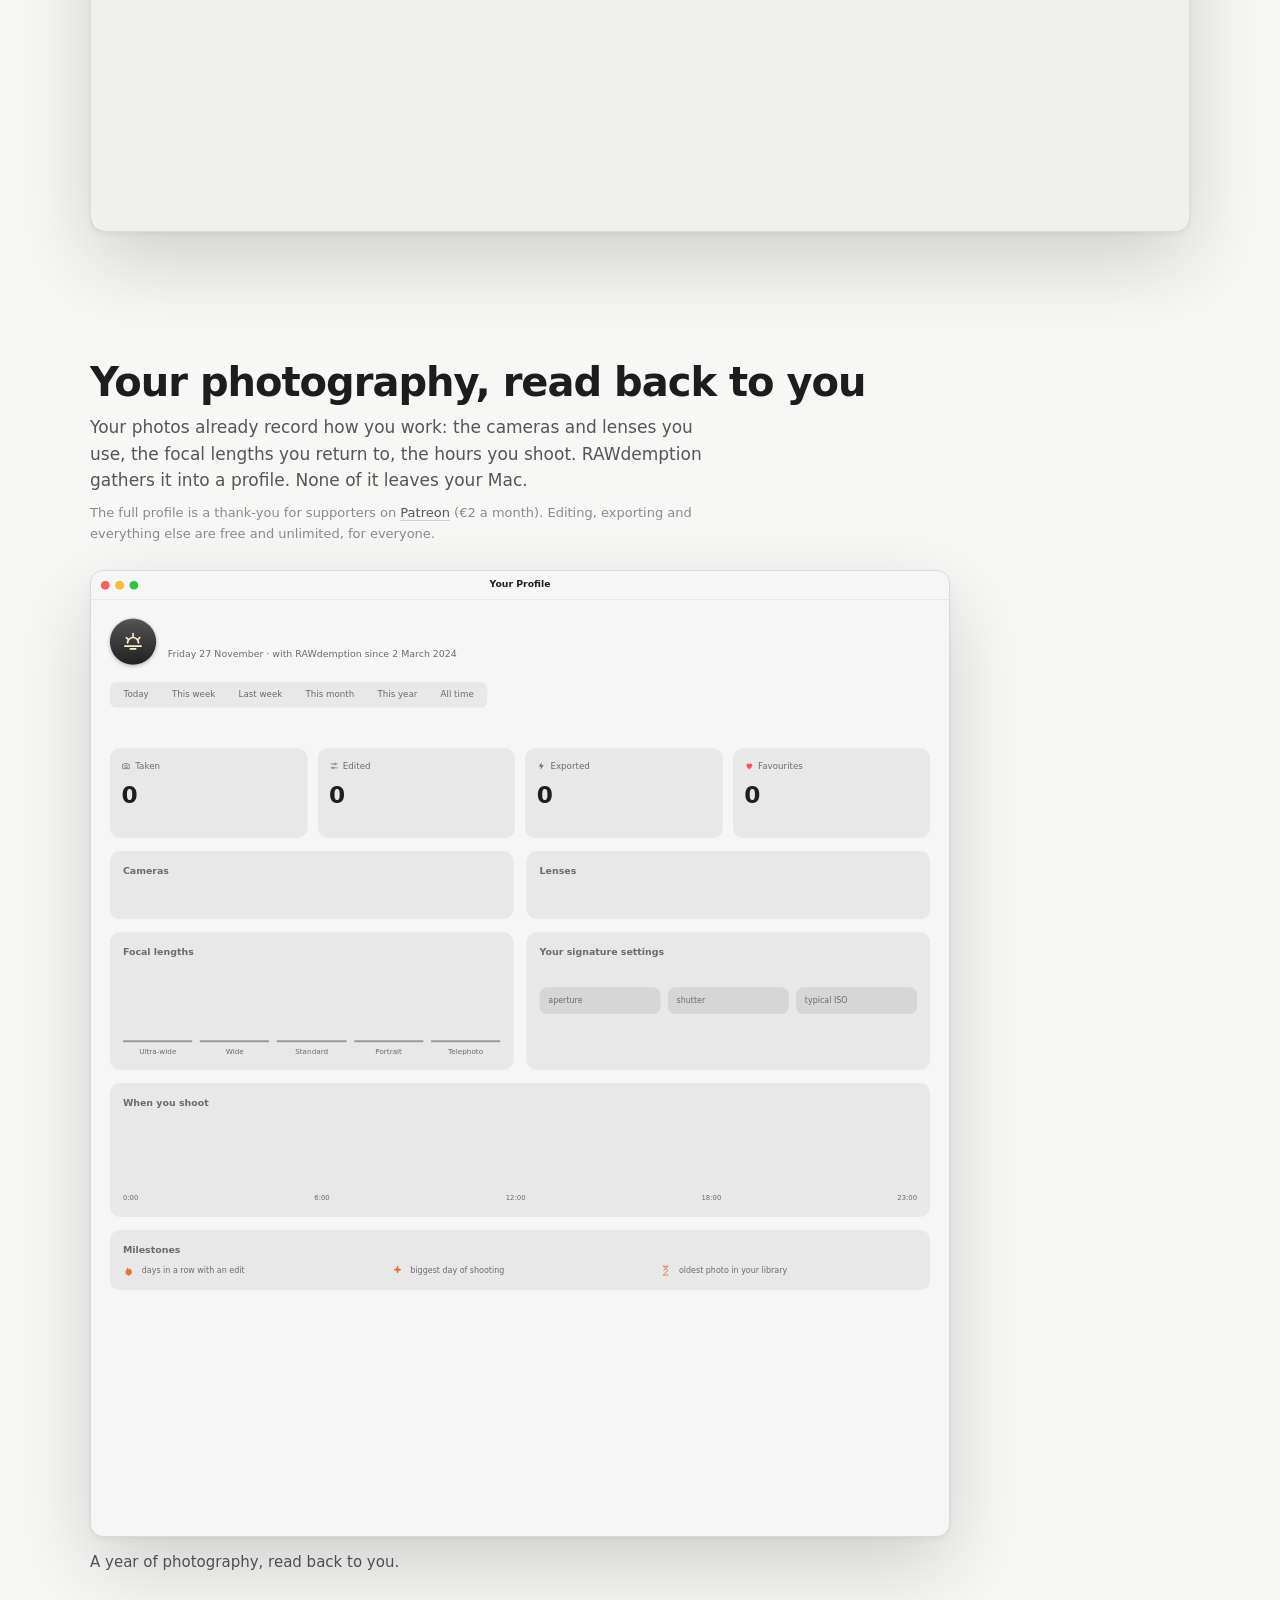
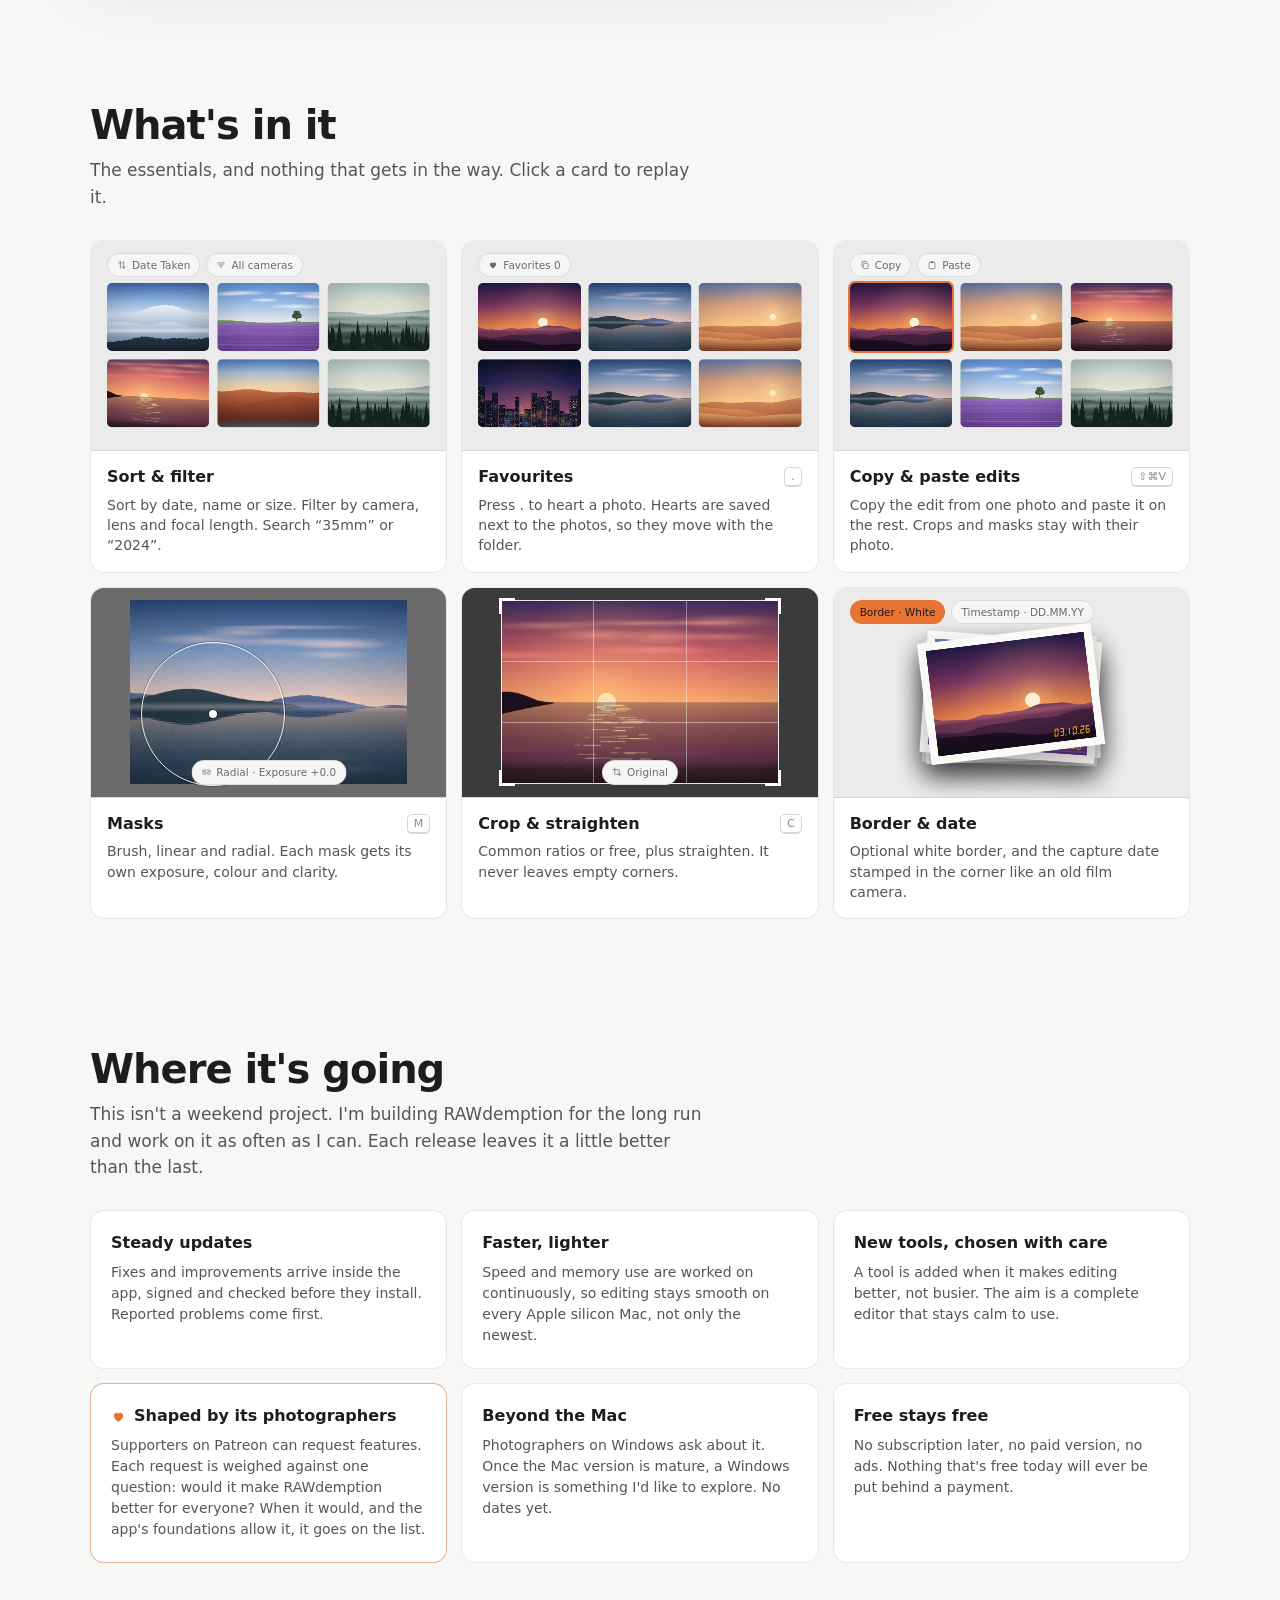
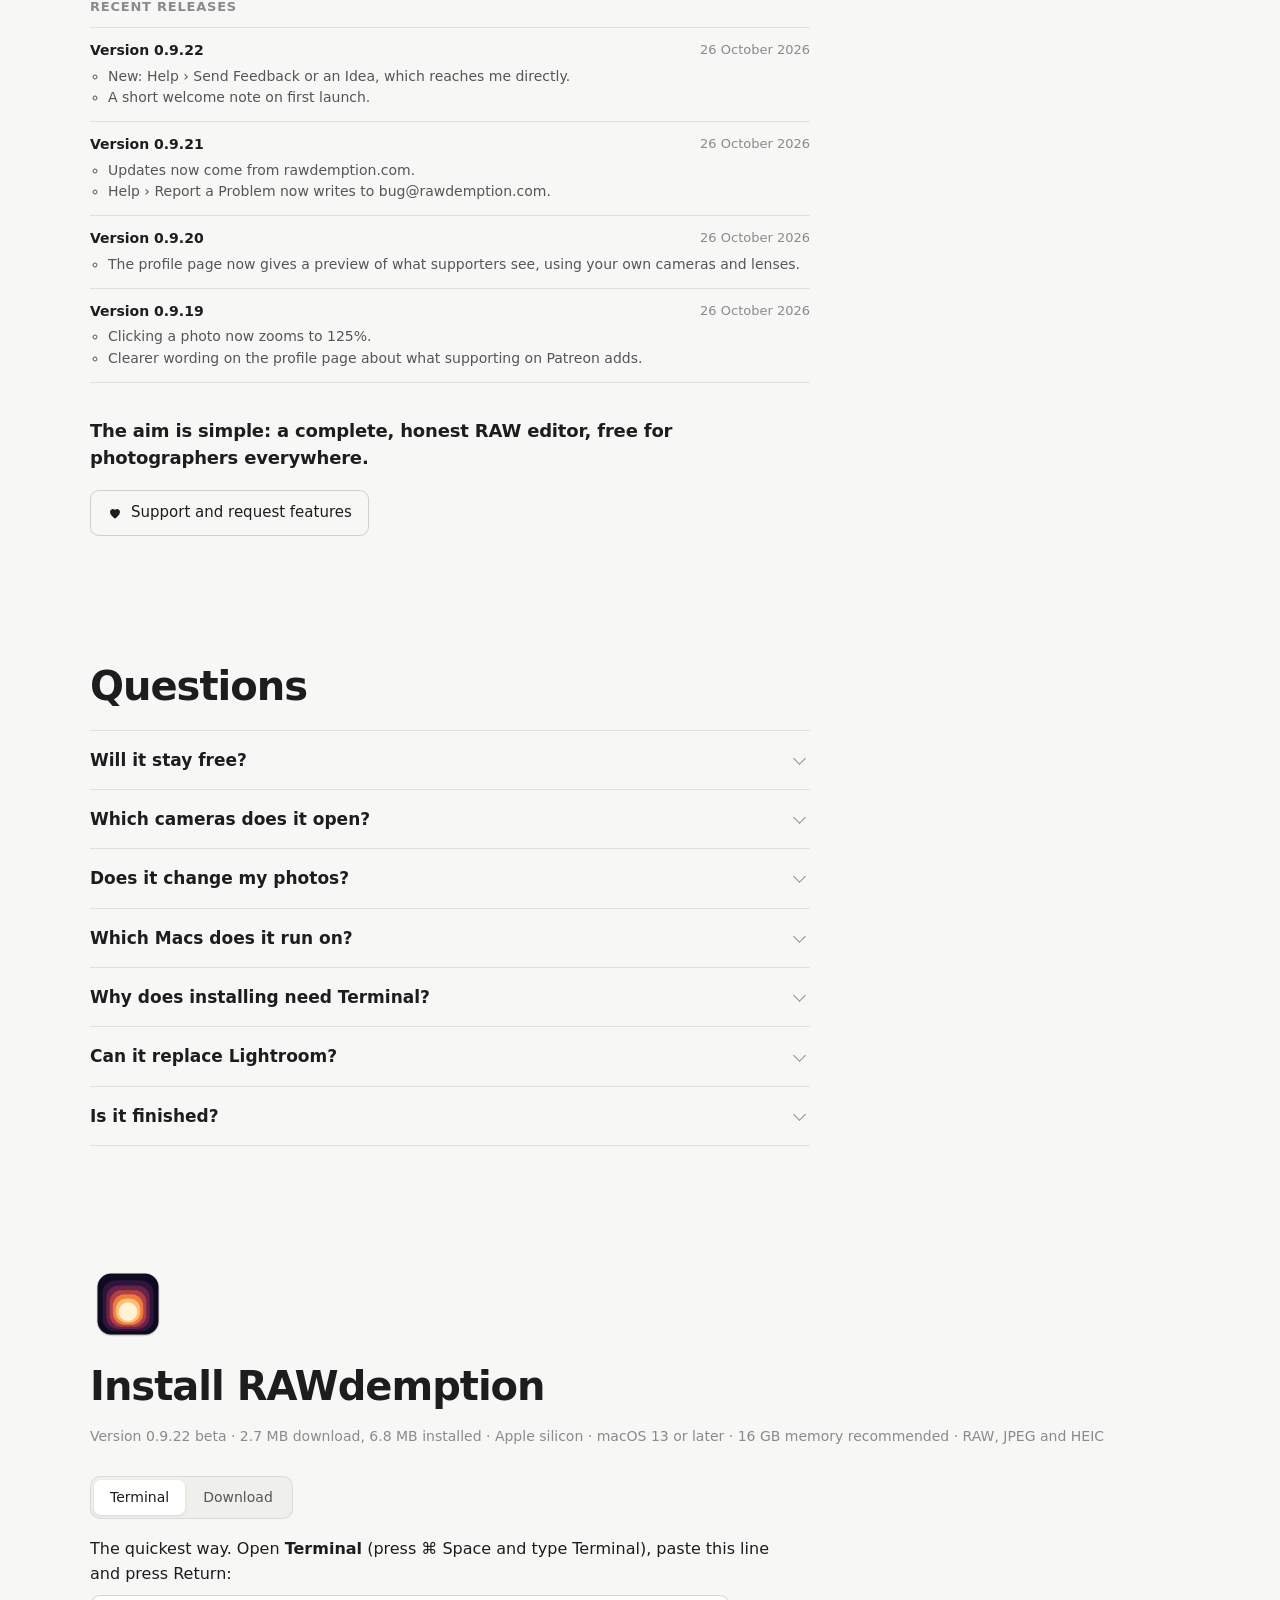
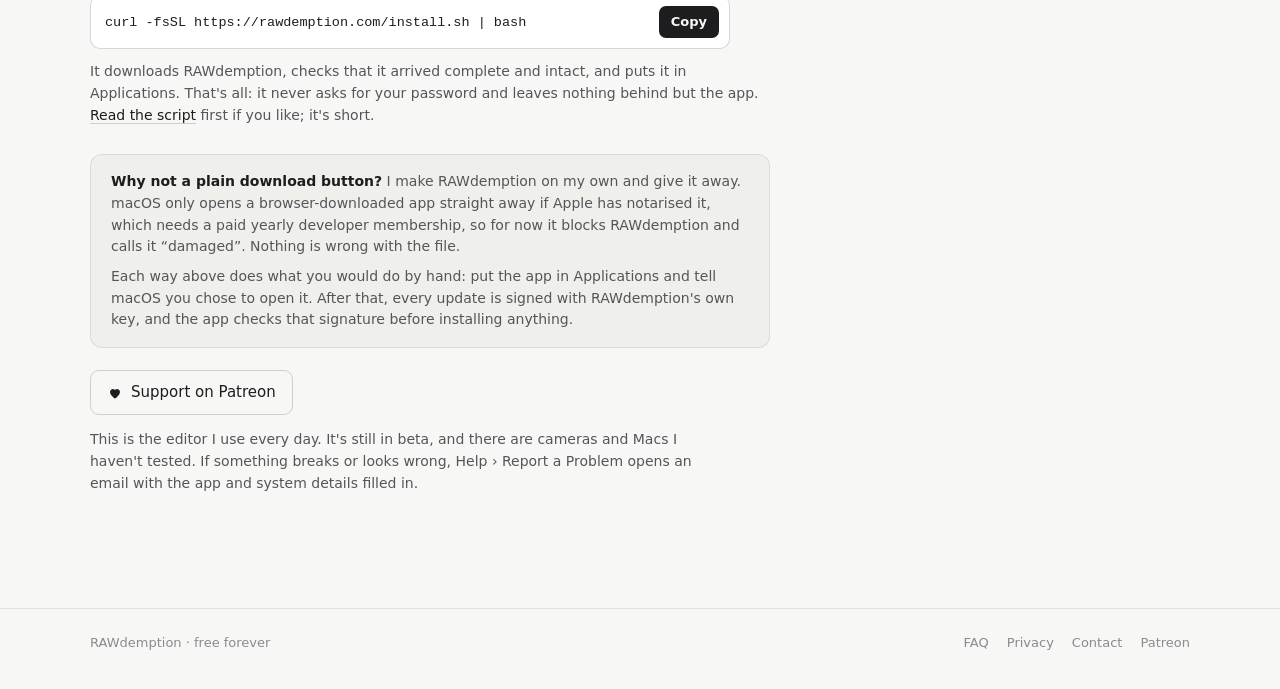
==== commit c90d164d: "RAWdemption 0.9.22" ====
--- a/index.html
+++ b/index.html
@@ -20,7 +20,7 @@
     // Appearance before first paint: saved choice, else the system's.
     try { const t = localStorage.getItem("theme"); if (t === "light" || t === "dark") document.documentElement.dataset.theme = t; } catch (e) {}
   </script>
-  <link rel="stylesheet" href="styles.css?v=a487a053">
+  <link rel="stylesheet" href="styles.css?v=c53d7aa5">
 </head>
 <body>
 
@@ -77,23 +77,26 @@
   </div>
 </nav>
 
-<!-- Where you are on the page; shown beside the content on wide windows -->
+<!-- Where you are on the page: a ring that turns with the page, beside the content on wide windows -->
 <nav class="rail" id="rail" aria-label="Sections">
-  <a href="#why"><span>Why it exists</span></a>
-  <a href="#how"><span>How it works</span></a>
-  <a href="#feel"><span>Details</span></a>
-  <a href="#you"><span>Your profile</span></a>
-  <a href="#features"><span>Features</span></a>
-  <a href="#future"><span>What's next</span></a>
-  <a href="#faq"><span>Questions</span></a>
-  <a href="#download"><span>Install</span></a>
+  <div class="ring" aria-hidden="true"></div>
+  <div class="dial">
+    <a href="#why">Why it exists</a>
+    <a href="#how">How it works</a>
+    <a href="#feel">Details</a>
+    <a href="#you">Your profile</a>
+    <a href="#features">Features</a>
+    <a href="#future">What's next</a>
+    <a href="#faq">Questions</a>
+    <a href="#download">Install</a>
+  </div>
 </nav>
 
 <header class="hero" id="top">
   <canvas id="hero-canvas" aria-hidden="true"></canvas>
   <div class="hero-copy">
     <h1>RAWdemption<span class="beta">Beta</span></h1>
-    <p class="lede">A RAW editor for macOS. Free, and it stays that way.<br><span class="by">Made by a photographer.</span></p>
+    <p class="lede">A RAW editor for macOS. Free, for good.<br><span class="by">Made by a photographer, for the long run.</span></p>
     <p class="motto">A hobby shouldn't come with a monthly rent.</p>
     <a class="btn touch" href="#download"><svg><use href="#i-down"/></svg>Install for Mac</a>
     <div class="meta">Public beta · Only <span data-app-size>6.8 MB</span> · Apple silicon · macOS 13 or later</div>
@@ -106,11 +109,11 @@
       <h2>Why RAWdemption exists</h2>
       <div class="why-grid">
       <div class="letter">
-        <p>RAWdemption began when I stopped renewing Lightroom. What I needed was simple: go through my photos, keep the good ones, adjust them, export.</p>
-        <p>The free editors I tried were capable, but none of them suited the way I work. So I built one. It is the editor I use for my own photography.</p>
-        <p>I've made it available to anyone who works the same way. Photos stay in their folders, edits are saved beside them, and editing and exporting cost nothing.</p>
+        <p>RAWdemption started when I stopped paying for Lightroom. What I needed was simple: go through my photos, keep the good ones, adjust them, export.</p>
+        <p>The free editors I tried were capable, but none of them suited the way I work. So I built one, and it's the editor I use for my own photography.</p>
+        <p>It's free, and not as a trial or an introductory offer. The plan is for RAWdemption to stay free for good and to keep getting better for years, not months. Your photos stay in their folders, and your edits sit beside them.</p>
         <p class="free"><svg aria-hidden="true"><use href="#i-check"/></svg>Free forever, for anyone.</p>
-        <p class="soft" data-needs="patreon">RAWdemption is made by one person. If it earns its place on your Mac, you can support it on Patreon.</p>
+        <p class="soft" data-needs="patreon">It's made by one person. If it earns its place on your Mac, Patreon is how you can help keep it going.</p>
         <div class="row" data-needs="patreon"><a class="btn quiet touch" href="https://www.patreon.com/rawdemption" data-link="patreon"><svg><use href="#i-heart-fill"/></svg>Support on Patreon</a></div>
       </div>
       <aside class="spend" id="spend" aria-label="What a Lightroom plan adds up to, year by year">
@@ -276,14 +279,14 @@
   <section class="section" id="future">
     <div class="wrap reveal">
       <h2>Where it's going</h2>
-      <p class="sub">RAWdemption is a living project. I work on it every day, and each release leaves it better than the last.</p>
+      <p class="sub">This isn't a weekend project. I'm building RAWdemption for the long run and work on it as often as I can. Each release leaves it a little better than the last.</p>
       <div class="road">
         <article><h3>Steady updates</h3><p>Fixes and improvements arrive inside the app, signed and checked before they install. Reported problems come first.</p></article>
         <article><h3>Faster, lighter</h3><p>Speed and memory use are worked on continuously, so editing stays smooth on every Apple silicon Mac, not only the newest.</p></article>
         <article><h3>New tools, chosen with care</h3><p>A tool is added when it makes editing better, not busier. The aim is a complete editor that stays calm to use.</p></article>
         <article class="voice"><h3><svg aria-hidden="true"><use href="#i-heart-fill"/></svg>Shaped by its photographers</h3><p>Supporters on Patreon can request features. Each request is weighed against one question: would it make RAWdemption better for everyone? When it would, and the app's foundations allow it, it goes on the list.</p></article>
         <article><h3>Beyond the Mac</h3><p>Photographers on Windows ask about it. Once the Mac version is mature, a Windows version is something I'd like to explore. No dates yet.</p></article>
-        <article><h3>Free stays free</h3><p>Whatever is added, editing and exporting remain free and unlimited, for everyone, wherever they are.</p></article>
+        <article><h3>Free stays free</h3><p>No subscription later, no paid version, no ads. Nothing that's free today will ever be put behind a payment.</p></article>
       </div>
       <div class="releases" id="releases" hidden>
         <h3>Recent releases</h3>
@@ -298,6 +301,10 @@
     <div class="wrap reveal">
       <h2>Questions</h2>
       <div class="faq">
+        <details>
+          <summary>Will it stay free?</summary>
+          <p>Yes. Editing and exporting are free and always will be: no limits, no subscription, no ads, and nothing that's free today will be put behind a payment later. Patreon is optional. It lets me spend more time on RAWdemption, and as a thank-you, supporters get their full profile and can request features.</p>
+        </details>
         <details>
           <summary>Which cameras does it open?</summary>
           <p>RAWdemption develops RAW files with the RAW engine built into macOS, so it opens what Apple Photos opens: most cameras from Canon, Fujifilm, Leica, Nikon, Olympus/OM System, Panasonic, Pentax/Ricoh, Sony and more, plus DNG. Apple publishes the full list on its support site (“Digital camera RAW formats supported by macOS”), and new cameras arrive with macOS updates. JPEG, HEIC, PNG and TIFF open too.</p>
@@ -332,7 +339,7 @@
         <img class="icon" src="assets/icon.png" alt="RAWdemption icon">
         <div>
           <h2>Install RAWdemption</h2>
-          <div class="specs">Version <span data-version>0.9.21</span> beta · <span data-download-size>2.7 MB</span> download, <span data-app-size>6.8 MB</span> installed · Apple silicon · macOS 13 or later · 16 GB memory recommended · RAW, JPEG and HEIC</div>
+          <div class="specs">Version <span data-version>0.9.22</span> beta · <span data-download-size>2.7 MB</span> download, <span data-app-size>6.8 MB</span> installed · Apple silicon · macOS 13 or later · 16 GB memory recommended · RAW, JPEG and HEIC</div>
         </div>
       </div>
       <div class="ways" role="tablist" aria-label="Ways to install">
@@ -351,7 +358,7 @@
             <div class="cmd"><code id="xattr-cmd">xattr -dr com.apple.quarantine /Applications/RAWdemption.app</code><button type="button" class="copy touch" data-copy="#xattr-cmd">Copy</button></div>
           </li>
         </ol>
-        <p class="way-note">SHA-256 of the zip: <code class="sha" data-sha256>c24d747ff015cd88e9fce06718c257bf640b6bdddc9e0bea956733560f55e0b6</code></p>
+        <p class="way-note">SHA-256 of the zip: <code class="sha" data-sha256>8405d8216161c8b127fbd28e5d9cade5e340cdbf1b19c5d136138e08c62afe4f</code></p>
       </div>
       <div class="install-why">
         <p><b>Why not a plain download button?</b> I make RAWdemption on my own and give it away. macOS only opens a browser-downloaded app straight away if Apple has notarised it, which needs a paid yearly developer membership, so for now it blocks RAWdemption and calls it “damaged”. Nothing is wrong with the file.</p>
@@ -377,6 +384,6 @@
 
 <script src="photos.js?v=cdf224a2"></script>
 <script src="hero.js?v=066ba3b1"></script>
-<script src="site.js?v=b2643ea0"></script>
+<script src="site.js?v=8b898566"></script>
 </body>
 </html>
--- a/styles.css
+++ b/styles.css
@@ -600,17 +600,21 @@
 
 /* ---------- Where you are: the nav and the side index mark the section in view ---------- */
 .nav-links a.on { opacity: 1; }
-/* Just beside the content column (1100 px wide), labels to its right, so it reads with the page */
-.rail { position: fixed; left: calc(50% + 574px); top: 50%; transform: translateY(-50%); z-index: 40; display: flex; flex-direction: column; gap: 2px;
+/* Beside the content column (1100 px wide): a knurled ring like a lens's aperture ring, turning with the
+   page. The current section sits at the orange index; the ones either side fade round the curve. */
+.rail { position: fixed; left: calc(50% + 574px); top: 50%; width: 160px; height: 200px; margin-top: -100px; z-index: 40;
   opacity: 0; pointer-events: none; transition: opacity 0.4s var(--ease); }
 .rail.show { opacity: 1; pointer-events: auto; }
-.rail a { display: flex; align-items: center; gap: 10px; height: 26px; color: var(--text-3); font-size: 12.5px; }
-.rail a::before { content: ""; flex: none; width: 14px; height: 2px; border-radius: 1px; background: var(--hairline-strong); transition: width 0.3s var(--ease), background-color 0.3s; }
-.rail a span { white-space: nowrap; opacity: 0; transform: translateX(-6px); transition: opacity 0.25s var(--ease), transform 0.25s var(--ease), color 0.2s; }
-.rail:hover a span, .rail a.on span { opacity: 1; transform: none; }
-.rail a:hover, .rail a.on { color: var(--text); }
-.rail a.on::before { width: 26px; background: var(--brand); }
-@media (max-width: 1399px) { .rail { display: none; } }
+.ring { position: absolute; left: 0; top: 0; bottom: 0; width: 12px; border-radius: 6px; background-color: var(--page-2);
+  background-image: repeating-linear-gradient(to bottom, color-mix(in srgb, var(--text) 26%, transparent) 0 1.5px, transparent 1.5px 6px);
+  box-shadow: inset 0 0 0 1px var(--hairline), inset 3px 0 4px rgba(0, 0, 0, 0.06);
+  -webkit-mask-image: linear-gradient(transparent, #000 32%, #000 68%, transparent); mask-image: linear-gradient(transparent, #000 32%, #000 68%, transparent); }
+.rail::before { content: ""; position: absolute; left: 15px; top: 50%; width: 11px; height: 2px; margin-top: -1px; border-radius: 1px; background: var(--brand); }
+.dial a { position: absolute; left: 34px; top: 50%; height: 22px; margin-top: -11px; line-height: 22px; white-space: nowrap; font-size: 13px;
+  color: var(--text-3); transform-origin: left center; will-change: transform, opacity; transition: color 0.2s; }
+.dial a.on { color: var(--text); font-weight: 550; }
+.dial a:hover { color: var(--text); }
+@media (max-width: 1439px) { .rail { display: none; } }
 
 /* ---------- What's next ---------- */
 .road { display: grid; grid-template-columns: repeat(3, 1fr); gap: 14px; margin-top: 30px; }
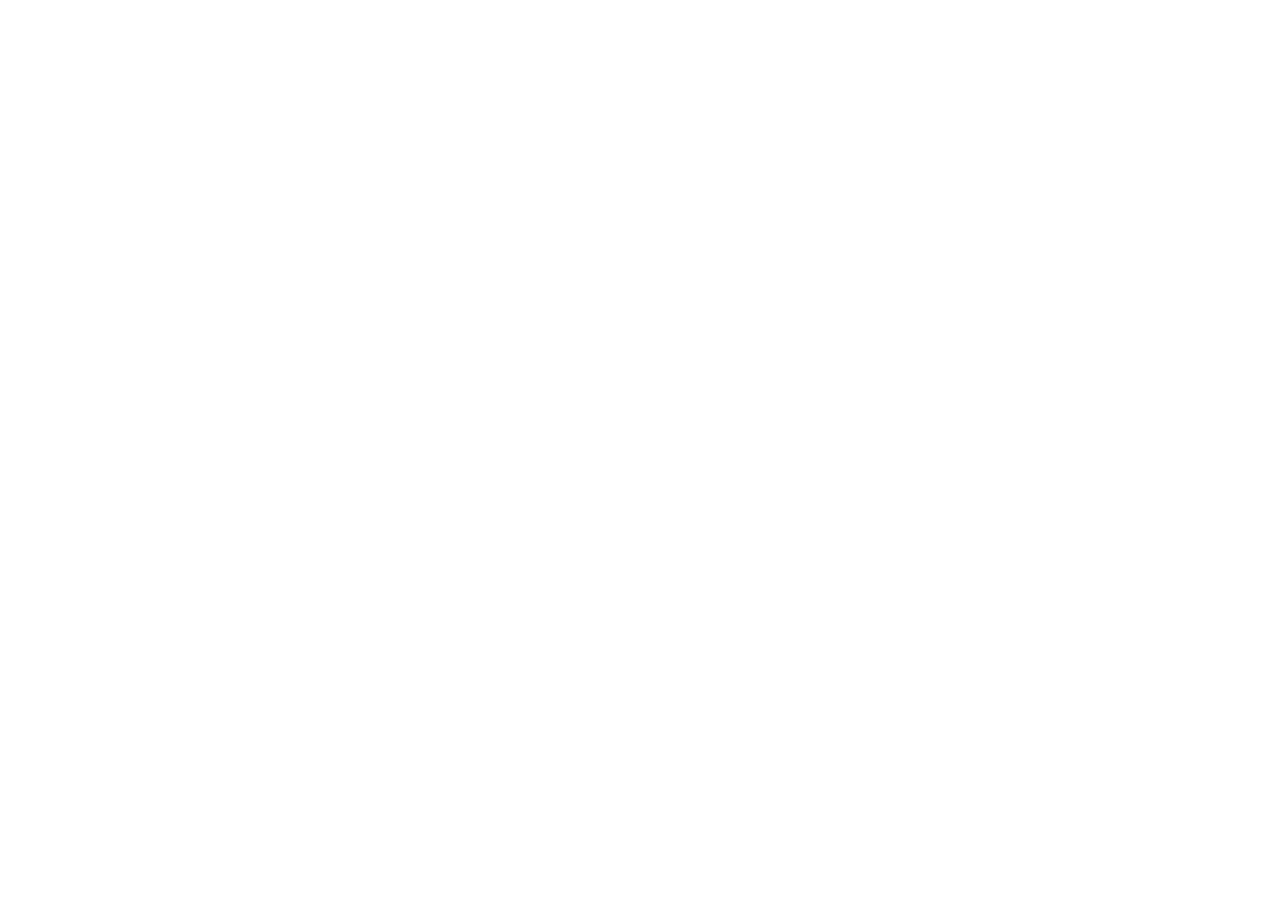
==== commit 5a9545fb: "Moved to rawdemption.com" ====
--- a/index.html
+++ b/index.html
@@ -1,389 +1,5 @@
 <!doctype html>
-<html lang="en">
-<head>
-  <meta charset="utf-8">
-  <meta name="viewport" content="width=device-width, initial-scale=1">
-  <title>RAWdemption — RAW editor for macOS</title>
-  <meta name="description" content="A RAW editor for macOS, free and without limits. Made by a photographer, improved continuously. A hobby shouldn't come with a monthly rent.">
-  <meta name="theme-color" content="#09080f">
-  <meta property="og:type" content="website">
-  <meta property="og:title" content="RAWdemption — RAW editor for macOS">
-  <meta property="og:description" content="A RAW editor for macOS, free and without limits. Made by a photographer, improved continuously. A hobby shouldn't come with a monthly rent.">
-  <meta property="og:image" content="https://rawdemption.com/assets/og.png" data-link="og-image">
-  <meta property="og:image:width" content="1200">
-  <meta property="og:image:height" content="630">
-  <meta property="og:url" content="https://rawdemption.com/" data-link="site">
-  <meta name="twitter:card" content="summary_large_image">
-  <link rel="alternate" type="application/rss+xml" title="RAWdemption updates" href="appcast.xml">
-  <link rel="icon" type="image/png" href="assets/favicon.png">
-  <script>
-    // Appearance before first paint: saved choice, else the system's.
-    try { const t = localStorage.getItem("theme"); if (t === "light" || t === "dark") document.documentElement.dataset.theme = t; } catch (e) {}
-  </script>
-  <link rel="stylesheet" href="styles.css?v=c53d7aa5">
-</head>
-<body>
-
-<!-- Icons, drawn after the SF Symbols the app uses -->
-<svg width="0" height="0" style="position:absolute" aria-hidden="true">
-  <defs>
-    <symbol id="i-heart" viewBox="0 0 24 24"><path fill="none" stroke="currentColor" stroke-width="1.8" stroke-linejoin="round" d="M12 20.5s-7.5-4.6-7.5-10.2A4.3 4.3 0 0 1 12 7.6a4.3 4.3 0 0 1 7.5 2.7c0 5.6-7.5 10.2-7.5 10.2z"/></symbol>
-    <symbol id="i-heart-fill" viewBox="0 0 24 24"><path fill="currentColor" d="M12 20.5s-7.5-4.6-7.5-10.2A4.3 4.3 0 0 1 12 7.6a4.3 4.3 0 0 1 7.5 2.7c0 5.6-7.5 10.2-7.5 10.2z"/></symbol>
-    <symbol id="i-bolt" viewBox="0 0 24 24"><path fill="currentColor" d="M13.6 2.5 5 13.4h6l-1.6 8.1 8.6-10.9h-6z"/></symbol>
-    <symbol id="i-crop" viewBox="0 0 24 24"><path fill="none" stroke="currentColor" stroke-width="1.8" stroke-linecap="round" d="M6.5 2.5v13.5a1.5 1.5 0 0 0 1.5 1.5h13.5M2.5 6.5H16a1.5 1.5 0 0 1 1.5 1.5v13.5"/></symbol>
-    <symbol id="i-mask" viewBox="-6 -22 112 100"><path fill="none" stroke="currentColor" stroke-width="7.5" stroke-linejoin="round" d="M0 16.8C12 0 38 1.1 50 10.1C62 1.1 88 0 100 16.8C104 40.3 86 57.1 66 56C56 54.9 54 41.4 50 41.4C46 41.4 44 54.9 34 56C14 57.1-4 40.3 0 16.8ZM15.5 20.2Q29 10.1 42.5 33.6Q29 41.2 15.5 20.2ZM57.5 33.6Q71 10.1 84.5 20.2Q71 41.2 57.5 33.6Z"/></symbol>
-    <symbol id="i-mask-fill" viewBox="-6 -22 112 100"><path fill="currentColor" fill-rule="evenodd" d="M0 16.8C12 0 38 1.1 50 10.1C62 1.1 88 0 100 16.8C104 40.3 86 57.1 66 56C56 54.9 54 41.4 50 41.4C46 41.4 44 54.9 34 56C14 57.1-4 40.3 0 16.8ZM15.5 20.2Q29 10.1 42.5 33.6Q29 41.2 15.5 20.2ZM57.5 33.6Q71 10.1 84.5 20.2Q71 41.2 57.5 33.6Z"/></symbol>
-    <symbol id="i-invert" viewBox="0 0 24 24"><circle cx="12" cy="12" r="8.2" fill="none" stroke="currentColor" stroke-width="1.8"/><path fill="currentColor" d="M12 3.8a8.2 8.2 0 0 0 0 16.4z"/></symbol>
-    <symbol id="i-eye" viewBox="0 0 24 24"><path fill="none" stroke="currentColor" stroke-width="1.7" stroke-linejoin="round" d="M2.5 12S6 5.5 12 5.5 21.5 12 21.5 12 18 18.5 12 18.5 2.5 12 2.5 12z"/><circle cx="12" cy="12" r="3" fill="currentColor"/></symbol>
-    <symbol id="i-plus" viewBox="0 0 24 24"><path stroke="currentColor" stroke-width="2" stroke-linecap="round" d="M12 5v14M5 12h14"/></symbol>
-    <symbol id="i-left" viewBox="0 0 24 24"><path fill="none" stroke="currentColor" stroke-width="2.2" stroke-linecap="round" stroke-linejoin="round" d="m14.5 6-6 6 6 6"/></symbol>
-    <symbol id="i-right" viewBox="0 0 24 24"><path fill="none" stroke="currentColor" stroke-width="2.2" stroke-linecap="round" stroke-linejoin="round" d="m9.5 6 6 6-6 6"/></symbol>
-    <symbol id="i-box" viewBox="0 0 24 24"><path fill="none" stroke="currentColor" stroke-width="1.7" stroke-linejoin="round" d="M3.5 7.5 12 3.5l8.5 4v9L12 20.5l-8.5-4zM3.5 7.5 12 11.5l8.5-4M12 11.5v9M7.8 5.5l8.4 4"/></symbol>
-    <symbol id="i-card" viewBox="0 0 24 24"><path fill="none" stroke="currentColor" stroke-width="1.7" stroke-linejoin="round" d="M8 2.8h9.2a1.8 1.8 0 0 1 1.8 1.8v14.8a1.8 1.8 0 0 1-1.8 1.8H6.8A1.8 1.8 0 0 1 5 19.4V5.8z"/><path stroke="currentColor" stroke-width="1.5" stroke-linecap="round" d="M9.5 5.5v3M12 5.5v3M14.5 5.5v3"/></symbol>
-    <symbol id="i-photos" viewBox="0 0 24 24"><rect x="3" y="6" width="15" height="13" rx="2.5" fill="none" stroke="currentColor" stroke-width="1.7"/><path fill="none" stroke="currentColor" stroke-width="1.7" d="M7 3.5h11.5A2.5 2.5 0 0 1 21 6v10"/><path fill="currentColor" d="m4.5 17 4-4.5 3 3 2-2 3.5 3.5z"/></symbol>
-    <symbol id="i-edited" viewBox="0 0 24 24"><path fill="none" stroke="currentColor" stroke-width="1.8" stroke-linecap="round" d="M4 7h9M17 7h3M4 17h3M11 17h9"/><circle cx="15" cy="7" r="2.2" fill="none" stroke="currentColor" stroke-width="1.8"/><circle cx="9" cy="17" r="2.2" fill="none" stroke="currentColor" stroke-width="1.8"/></symbol>
-    <symbol id="i-sort" viewBox="0 0 24 24"><path fill="none" stroke="currentColor" stroke-width="1.8" stroke-linecap="round" stroke-linejoin="round" d="M8 20V4M4 8l4-4 4 4M16 4v16M12 16l4 4 4-4"/></symbol>
-    <symbol id="i-filter" viewBox="0 0 24 24"><path fill="none" stroke="currentColor" stroke-width="1.8" stroke-linecap="round" d="M4 7h16M7 12h10M10 17h4"/></symbol>
-    <symbol id="i-search" viewBox="0 0 24 24"><circle cx="10.5" cy="10.5" r="6.5" fill="none" stroke="currentColor" stroke-width="2.2"/><path stroke="currentColor" stroke-width="2.4" stroke-linecap="round" d="m15.5 15.5 5 5"/></symbol>
-    <symbol id="i-back" viewBox="0 0 24 24"><path fill="none" stroke="currentColor" stroke-width="2" stroke-linecap="round" stroke-linejoin="round" d="m15 5-7 7 7 7"/></symbol>
-    <symbol id="i-info" viewBox="0 0 24 24"><circle cx="12" cy="12" r="8.5" fill="none" stroke="currentColor" stroke-width="1.7"/><path stroke="currentColor" stroke-width="2" stroke-linecap="round" d="M12 11v5.5"/><circle cx="12" cy="7.8" r="1.2" fill="currentColor"/></symbol>
-    <symbol id="i-compare" viewBox="0 0 24 24"><rect x="3.5" y="4.5" width="17" height="15" rx="2.5" fill="none" stroke="currentColor" stroke-width="1.7"/><path fill="currentColor" d="M12 4.5h6a2.5 2.5 0 0 1 2.5 2.5v10a2.5 2.5 0 0 1-2.5 2.5h-6z"/></symbol>
-    <symbol id="i-copy" viewBox="0 0 24 24"><rect x="8" y="8" width="11.5" height="12.5" rx="2" fill="none" stroke="currentColor" stroke-width="1.7"/><path fill="none" stroke="currentColor" stroke-width="1.7" d="M16 5.5V5a1.5 1.5 0 0 0-1.5-1.5H6A1.5 1.5 0 0 0 4.5 5v10A1.5 1.5 0 0 0 6 16.5h.5"/></symbol>
-    <symbol id="i-paste" viewBox="0 0 24 24"><rect x="5" y="5" width="14" height="16" rx="2" fill="none" stroke="currentColor" stroke-width="1.7"/><rect x="9" y="3" width="6" height="4" rx="1.2" fill="currentColor"/></symbol>
-    <symbol id="i-check" viewBox="0 0 24 24"><path fill="none" stroke="currentColor" stroke-width="3" stroke-linecap="round" stroke-linejoin="round" d="m5 12.5 4.5 4.5L19 7.5"/></symbol>
-    <symbol id="i-down" viewBox="0 0 24 24"><path fill="none" stroke="currentColor" stroke-width="2.2" stroke-linecap="round" stroke-linejoin="round" d="M12 4v12m-5-5 5 5 5-5M5 20h14"/></symbol>
-    <symbol id="i-reset" viewBox="0 0 24 24"><path fill="none" stroke="currentColor" stroke-width="1.8" stroke-linecap="round" stroke-linejoin="round" d="M4.5 12a7.5 7.5 0 1 0 2.2-5.3L4.5 9M4.5 4.5V9H9"/></symbol>
-    <symbol id="i-brush" viewBox="0 0 24 24"><path fill="none" stroke="currentColor" stroke-width="1.7" stroke-linecap="round" stroke-linejoin="round" d="M19.5 3.5 10 13l1.8 1.8 9.5-9.5zM9 14c-2 0-3.5 1.5-3.5 3.5 0 1-.7 2-2 2.5 1.2.6 2.6 1 4 1 2.5 0 4.3-1.8 4.3-4.3z"/></symbol>
-    <symbol id="i-linear" viewBox="0 0 24 24"><rect x="3.5" y="3.5" width="17" height="17" rx="3" fill="none" stroke="currentColor" stroke-width="1.7"/><path fill="currentColor" d="M3.5 6.5a3 3 0 0 1 3-3h11a3 3 0 0 1 3 3V11h-17z" opacity=".55"/></symbol>
-    <symbol id="i-radial" viewBox="0 0 24 24"><ellipse cx="12" cy="12" rx="8.5" ry="6.5" fill="none" stroke="currentColor" stroke-width="1.7"/><circle cx="12" cy="12" r="1.6" fill="currentColor"/></symbol>
-    <symbol id="i-sun" viewBox="0 0 24 24"><circle cx="12" cy="12" r="4.2" fill="none" stroke="currentColor" stroke-width="1.8"/><path stroke="currentColor" stroke-width="1.8" stroke-linecap="round" d="M12 2.5v2M12 19.5v2M2.5 12h2M19.5 12h2M5.3 5.3l1.4 1.4M17.3 17.3l1.4 1.4M5.3 18.7l1.4-1.4M17.3 6.7l1.4-1.4"/></symbol>
-    <symbol id="i-moon" viewBox="0 0 24 24"><path fill="none" stroke="currentColor" stroke-width="1.8" stroke-linejoin="round" d="M19.5 14.5A7.8 7.8 0 0 1 9.5 4.5a7.8 7.8 0 1 0 10 10z"/></symbol>
-    <symbol id="i-cursor" viewBox="0 0 24 24"><path fill="#fff" stroke="#111" stroke-width="1.2" stroke-linejoin="round" d="M4.5 2.8v16.6l4.2-4.1 2.7 6.2 2.8-1.2-2.7-6.1h5.9z"/></symbol>
-  </defs>
-</svg>
-
-<nav class="nav" id="nav">
-  <div class="wrap">
-    <a class="brand" href="#top"><img src="assets/icon.png" alt="">RAWdemption</a>
-    <div class="nav-links">
-      <a class="opt" href="#why">Why</a>
-      <a class="opt" href="#how">How it works</a>
-      <a class="opt" href="#features">Features</a>
-      <a class="opt" href="#future">What's next</a>
-      <a class="opt" href="#faq">FAQ</a>
-      <a href="#download">Download</a>
-      <button class="theme" id="theme" title="Appearance"></button>
-    </div>
-  </div>
-</nav>
-
-<!-- Where you are on the page: a ring that turns with the page, beside the content on wide windows -->
-<nav class="rail" id="rail" aria-label="Sections">
-  <div class="ring" aria-hidden="true"></div>
-  <div class="dial">
-    <a href="#why">Why it exists</a>
-    <a href="#how">How it works</a>
-    <a href="#feel">Details</a>
-    <a href="#you">Your profile</a>
-    <a href="#features">Features</a>
-    <a href="#future">What's next</a>
-    <a href="#faq">Questions</a>
-    <a href="#download">Install</a>
-  </div>
-</nav>
-
-<header class="hero" id="top">
-  <canvas id="hero-canvas" aria-hidden="true"></canvas>
-  <div class="hero-copy">
-    <h1>RAWdemption<span class="beta">Beta</span></h1>
-    <p class="lede">A RAW editor for macOS. Free, for good.<br><span class="by">Made by a photographer, for the long run.</span></p>
-    <p class="motto">A hobby shouldn't come with a monthly rent.</p>
-    <a class="btn touch" href="#download"><svg><use href="#i-down"/></svg>Install for Mac</a>
-    <div class="meta">Public beta · Only <span data-app-size>6.8 MB</span> · Apple silicon · macOS 13 or later</div>
-  </div>
-</header>
-
-<main>
-  <section class="section" id="why">
-    <div class="wrap reveal">
-      <h2>Why RAWdemption exists</h2>
-      <div class="why-grid">
-      <div class="letter">
-        <p>RAWdemption started when I stopped paying for Lightroom. What I needed was simple: go through my photos, keep the good ones, adjust them, export.</p>
-        <p>The free editors I tried were capable, but none of them suited the way I work. So I built one, and it's the editor I use for my own photography.</p>
-        <p>It's free, and not as a trial or an introductory offer. The plan is for RAWdemption to stay free for good and to keep getting better for years, not months. Your photos stay in their folders, and your edits sit beside them.</p>
-        <p class="free"><svg aria-hidden="true"><use href="#i-check"/></svg>Free forever, for anyone.</p>
-        <p class="soft" data-needs="patreon">It's made by one person. If it earns its place on your Mac, Patreon is how you can help keep it going.</p>
-        <div class="row" data-needs="patreon"><a class="btn quiet touch" href="https://www.patreon.com/rawdemption" data-link="patreon"><svg><use href="#i-heart-fill"/></svg>Support on Patreon</a></div>
-      </div>
-      <aside class="spend" id="spend" aria-label="What a Lightroom plan adds up to, year by year">
-        <div class="spend-stage">
-          <svg viewBox="0 0 400 300" preserveAspectRatio="xMidYMid slice" aria-hidden="true">
-            <defs>
-              <linearGradient id="sp-sky" x1="0" y1="0" x2="0" y2="1"><stop offset="0" stop-color="#110e1b"/><stop offset="1" stop-color="#2d2137"/></linearGradient>
-              <linearGradient id="sp-dawn" x1="0" y1="0" x2="0" y2="1"><stop offset="0" stop-color="#2a2140"/><stop offset=".55" stop-color="#8e4f5e"/><stop offset="1" stop-color="#f2a65a"/></linearGradient>
-              <radialGradient id="sp-glow"><stop offset="0" stop-color="#f58c4a" stop-opacity=".38"/><stop offset="1" stop-color="#f58c4a" stop-opacity="0"/></radialGradient>
-              <radialGradient id="sp-fire"><stop offset="0" stop-color="#ffb347" stop-opacity=".55"/><stop offset="1" stop-color="#ff7a33" stop-opacity="0"/></radialGradient>
-              <radialGradient id="sp-glass" cx=".38" cy=".34" r=".75"><stop offset="0" stop-color="#5a6bb0"/><stop offset=".45" stop-color="#26305e"/><stop offset="1" stop-color="#0c0f22"/></radialGradient>
-              <pattern id="sp-ridge" width="5" height="10" patternUnits="userSpaceOnUse"><rect width="2.4" height="10" fill="#3b3b42"/></pattern>
-              <path id="sp-ring" d="M180 150m-73 0a73 73 0 1 1 146 0a73 73 0 1 1-146 0"/>
-            </defs>
-            <rect width="400" height="300" fill="url(#sp-sky)"/>
-
-            <g class="scene on" data-i="0">
-              <ellipse cx="230" cy="80" rx="230" ry="26" transform="rotate(-18 230 80)" fill="#fff" opacity=".04"/>
-              <g fill="#fff5e0"><circle class="twinkle" cx="28" cy="30" r="1.2" style="animation-delay:0s"/><circle class="twinkle" cx="64" cy="72" r="0.9" style="animation-delay:1.1s"/><circle class="twinkle" cx="102" cy="24" r="1.4" style="animation-delay:0.5s"/><circle class="twinkle" cx="140" cy="60" r="0.8" style="animation-delay:2.0s"/><circle class="twinkle" cx="176" cy="18" r="1.1" style="animation-delay:1.4s"/><circle class="twinkle" cx="214" cy="50" r="1.3" style="animation-delay:0.2s"/><circle class="twinkle" cx="250" cy="22" r="0.9" style="animation-delay:1.8s"/><circle class="twinkle" cx="288" cy="64" r="1.2" style="animation-delay:0.9s"/><circle class="twinkle" cx="322" cy="30" r="1" style="animation-delay:2.4s"/><circle class="twinkle" cx="360" cy="56" r="1.4" style="animation-delay:0.6s"/><circle class="twinkle" cx="384" cy="20" r="0.8" style="animation-delay:1.6s"/><circle class="twinkle" cx="46" cy="118" r="0.9" style="animation-delay:2.2s"/><circle class="twinkle" cx="120" cy="104" r="1.1" style="animation-delay:0.3s"/><circle class="twinkle" cx="236" cy="96" r="0.8" style="animation-delay:1.2s"/><circle class="twinkle" cx="312" cy="110" r="1" style="animation-delay:2.6s"/><circle class="twinkle" cx="372" cy="98" r="1.2" style="animation-delay:0.4s"/><circle class="twinkle" cx="84" cy="150" r="0.7" style="animation-delay:1.9s"/><circle class="twinkle" cx="196" cy="132" r="0.9" style="animation-delay:0.8s"/><circle class="twinkle" cx="268" cy="146" r="0.7" style="animation-delay:2.1s"/><circle class="twinkle" cx="346" cy="160" r="0.8" style="animation-delay:1.0s"/></g>
-              <path d="M0 232 Q100 204 200 224 T400 214 V300 H0Z" fill="#231a2e"/>
-              <circle cx="288" cy="246" r="58" fill="url(#sp-fire)"/>
-              <path d="M0 252 Q120 238 220 254 T400 246 V300 H0Z" fill="#191321"/>
-              <line x1="196" y1="178" x2="132" y2="250" stroke="#6b5a52" stroke-width="1"/><line x1="196" y1="178" x2="262" y2="250" stroke="#6b5a52" stroke-width="1"/>
-              <polygon points="148,250 196,178 244,250" fill="#eba25d"/>
-              <polygon points="196,178 244,250 196,250" fill="#cf7f40"/>
-              <polygon points="184,250 196,218 208,250" fill="#ffd9a0" class="tentlight"/>
-              <rect x="270" y="247" width="36" height="5" rx="2.5" fill="#5a3a26" transform="rotate(12 288 249)"/>
-              <rect x="270" y="247" width="36" height="5" rx="2.5" fill="#4a2f1f" transform="rotate(-12 288 249)"/>
-              <path class="flame" d="M288 246c-9 0-12-8-8-16 3-6 6-9 7-16 6 6 12 13 11 21-1 7-4 11-10 11z" fill="#ff7a33"/>
-              <path class="flame f2" d="M288 246c-5 0-7-5-4-10 2-4 3-6 4-10 4 4 7 8 6 13-1 4-3 7-6 7z" fill="#ffc46b"/>
-            </g>
-
-            <g class="scene" data-i="1">
-              <circle cx="190" cy="155" r="150" fill="url(#sp-glow)"/>
-              <circle cx="276" cy="196" r="50" fill="#2d3560" opacity=".75"/>
-              <circle cx="276" cy="196" r="50" fill="none" stroke="#8d8d94" stroke-width="6"/>
-              <circle cx="276" cy="196" r="44" fill="none" stroke="#b6b6bd" stroke-width="1" stroke-dasharray="1.5 3"/>
-              <circle cx="180" cy="150" r="92" fill="#202024"/>
-              <circle cx="180" cy="150" r="84" fill="#2b2b30"/>
-              <circle cx="180" cy="150" r="80" fill="none" stroke="#3a3a41" stroke-width="7" stroke-dasharray="1.6 2.6"/>
-              <circle cx="180" cy="150" r="66" fill="#141417"/>
-              <text font-size="8.5" letter-spacing="2.4" fill="#9a9aa2" font-family="-apple-system, sans-serif"><textPath href="#sp-ring" startOffset="4%">50mm · 1:1.8 · ⌀49 · STM</textPath></text>
-              <circle cx="180" cy="150" r="54" fill="url(#sp-glass)"/>
-              <path d="M140 132a44 44 0 0 1 36-26" fill="none" stroke="#8fd0ff" stroke-opacity=".55" stroke-width="3" stroke-linecap="round"/>
-              <path d="M206 186a40 40 0 0 1-22 12" fill="none" stroke="#ffb067" stroke-opacity=".5" stroke-width="3" stroke-linecap="round"/>
-              <ellipse cx="160" cy="128" rx="11" ry="6" transform="rotate(-35 160 128)" fill="#fff" opacity=".55"/>
-            </g>
-
-            <g class="scene" data-i="2">
-              <circle cx="200" cy="160" r="160" fill="url(#sp-glow)"/>
-              <g transform="translate(-6 -34)">
-                <rect x="96" y="132" width="14" height="60" rx="3" fill="#a3a3aa"/>
-                <rect x="106" y="122" width="150" height="80" rx="11" fill="#1e1e22"/>
-                <rect x="160" y="118" width="56" height="88" rx="8" fill="#26262b"/>
-                <rect x="163" y="118" width="50" height="88" fill="url(#sp-ridge)"/>
-                <ellipse cx="258" cy="162" rx="12" ry="44" fill="url(#sp-glass)"/>
-                <ellipse cx="258" cy="162" rx="12" ry="44" fill="none" stroke="#38383f" stroke-width="4"/>
-                <ellipse cx="255" cy="142" rx="2.4" ry="10" fill="#fff" opacity=".45"/>
-              </g>
-              <g transform="translate(58 48)">
-                <rect x="96" y="138" width="12" height="48" rx="3" fill="#a3a3aa"/>
-                <rect x="104" y="130" width="104" height="64" rx="10" fill="#242429"/>
-                <rect x="140" y="126" width="40" height="72" rx="7" fill="#2c2c32"/>
-                <rect x="143" y="126" width="34" height="72" fill="url(#sp-ridge)"/>
-                <rect x="184" y="130" width="5" height="64" fill="#c4c4ca"/>
-                <ellipse cx="210" cy="162" rx="10" ry="36" fill="url(#sp-glass)"/>
-                <ellipse cx="210" cy="162" rx="10" ry="36" fill="none" stroke="#38383f" stroke-width="4"/>
-                <ellipse cx="207" cy="146" rx="2" ry="8" fill="#fff" opacity=".45"/>
-              </g>
-              <path d="M262 116 L276 98" stroke="#d9c7a8" stroke-width="1.2"/>
-              <g transform="rotate(14 300 92)">
-                <path d="M274 82 h52 l10 10 l-10 10 h-52 z" fill="#f3e6cc"/>
-                <circle cx="281" cy="92" r="2.6" fill="#2a2433"/>
-                <text x="290" y="96" font-size="11" font-weight="700" letter-spacing="1.4" fill="#2a2433" font-family="-apple-system, sans-serif">USED</text>
-              </g>
-            </g>
-
-            <g class="scene" data-i="3">
-              <circle cx="200" cy="170" r="160" fill="url(#sp-glow)"/>
-              <path d="M166 116 L178 84 H222 L234 116Z" fill="#26262c"/>
-              <rect x="186" y="90" width="28" height="8" rx="2" fill="#111114"/>
-              <rect x="84" y="112" width="232" height="132" rx="18" fill="#26262c"/>
-              <rect x="258" y="112" width="58" height="132" rx="18" fill="#1b1b20"/>
-              <rect x="264" y="126" width="46" height="104" rx="12" fill="url(#sp-ridge)" opacity=".5"/>
-              <rect x="276" y="100" width="20" height="8" rx="3" fill="#3a3a42"/>
-              <circle cx="286" cy="99" r="6" fill="#c2c2c8"/>
-              <rect x="104" y="104" width="30" height="8" rx="3" fill="#3a3a42"/>
-              <circle cx="300" cy="132" r="3.2" fill="#e87333"/>
-              <circle cx="180" cy="180" r="60" fill="#18181c"/>
-              <circle cx="180" cy="180" r="53" fill="none" stroke="#3b3b42" stroke-width="6"/>
-              <circle cx="180" cy="180" r="38" fill="url(#sp-glass)"/>
-              <ellipse cx="166" cy="164" rx="8" ry="4.5" transform="rotate(-35 166 164)" fill="#fff" opacity=".55"/>
-            </g>
-
-            <g class="scene" data-i="4">
-              <rect width="400" height="300" fill="url(#sp-dawn)"/>
-              <circle cx="268" cy="214" r="70" fill="#ffd49a" opacity=".25"/>
-              <circle cx="268" cy="214" r="32" fill="#ffe2b0"/>
-              <path d="M0 230 L70 160 L118 200 L176 132 L238 206 L292 168 L350 214 L400 182 V300 H0Z" fill="#4a2c45"/>
-              <path d="M176 132 L190 148 L182 146 L172 154 L164 146Z M70 160 L82 172 L74 171 L66 176Z" fill="#f4e6e0" opacity=".85"/>
-              <path d="M0 262 L90 222 L160 250 L250 214 L330 252 L400 232 V300 H0Z" fill="#2a1b2e"/>
-              <path class="flight" d="M34 244 Q170 40 330 110" fill="none" stroke="#fff5e0" stroke-width="1.6" stroke-dasharray="5 6" opacity=".8"/>
-              <g transform="translate(330 110) rotate(22)"><path d="M-14 0 L10 -2 Q16 0 10 2 Z M-2 -1 L-8 -11 L-3 -11 L5 -1 Z M-2 1 L-8 11 L-3 11 L5 1 Z M-13 -1 L-16 -6 L-13 -6 L-9 -1 Z" fill="#fff5e0"/></g>
-            </g>
-          </svg>
-          <div class="spend-tag"><span class="spend-sum">$150</span><span class="spend-years">1 year of Lightroom</span></div>
-          <div class="spend-what">a night under the stars</div>
-        </div>
-        <div class="spend-steps">
-          <div class="spend-line"><div class="spend-fill"></div></div>
-          <button type="button" class="on">1 yr</button><button type="button">2 yrs</button><button type="button">3 yrs</button><button type="button">5 yrs</button><button type="button">10 yrs</button>
-        </div>
-      </aside>
-      </div>
-    </div>
-  </section>
-
-  <section class="section" id="how">
-    <div class="wrap reveal">
-      <h2>How it works</h2>
-      <p class="sub">Card in, photos out. The whole routine, start to finish.</p>
-      <div class="chapters" id="chapters"></div>
-      <div class="film" id="film"></div>
-      <div class="caption" id="caption"></div>
-    </div>
-  </section>
-
-  <section class="section" id="feel">
-    <div class="wrap reveal">
-      <h2>Small things, done properly</h2>
-      <p class="sub">Every control responds at once and settles without fuss. Details like these are most of what makes an editor pleasant to use.</p>
-      <div class="film feel-film" id="feel-film" style="margin-top:26px"></div>
-    </div>
-  </section>
-
-  <section class="section" id="you">
-    <div class="wrap reveal">
-      <h2>Your photography, read back to you</h2>
-      <p class="sub">Your photos already record how you work: the cameras and lenses you use, the focal lengths you return to, the hours you shoot. RAWdemption gathers it into a profile. None of it leaves your Mac.</p>
-      <p class="supporter-note">The full profile is a thank-you for supporters on <a href="https://www.patreon.com/rawdemption" data-link="patreon">Patreon</a> (€2 a month). Editing, exporting and everything else are free and unlimited, for everyone.</p>
-      <div class="film you-film" id="you-film" style="margin-top:26px"></div>
-      <div class="caption" id="you-caption"></div>
-    </div>
-  </section>
-
-  <section class="section" id="features">
-    <div class="wrap reveal">
-      <h2>What's in it</h2>
-      <p class="sub">The essentials, and nothing that gets in the way. Click a card to replay it.</p>
-    </div>
-    <div class="wrap">
-      <div class="features">
-        <article class="tile reveal" data-demo="sort"><div class="demo"></div><div class="txt"><h3>Sort &amp; filter</h3><p>Sort by date, name or size. Filter by camera, lens and focal length. Search “35mm” or “2024”.</p></div></article>
-        <article class="tile reveal" data-demo="fav"><div class="demo"></div><div class="txt"><h3>Favourites <kbd>.</kbd></h3><p>Press . to heart a photo. Hearts are saved next to the photos, so they move with the folder.</p></div></article>
-        <article class="tile reveal" data-demo="paste"><div class="demo"></div><div class="txt"><h3>Copy &amp; paste edits <kbd>⇧⌘V</kbd></h3><p>Copy the edit from one photo and paste it on the rest. Crops and masks stay with their photo.</p></div></article>
-        <article class="tile reveal" data-demo="mask"><div class="demo"></div><div class="txt"><h3>Masks <kbd>M</kbd></h3><p>Brush, linear and radial. Each mask gets its own exposure, colour and clarity.</p></div></article>
-        <article class="tile reveal" data-demo="crop"><div class="demo"></div><div class="txt"><h3>Crop &amp; straighten <kbd>C</kbd></h3><p>Common ratios or free, plus straighten. It never leaves empty corners.</p></div></article>
-        <article class="tile reveal" data-demo="print"><div class="demo"></div><div class="txt"><h3>Border &amp; date</h3><p>Optional white border, and the capture date stamped in the corner like an old film camera.</p></div></article>
-      </div>
-    </div>
-  </section>
-
-  <section class="section" id="future">
-    <div class="wrap reveal">
-      <h2>Where it's going</h2>
-      <p class="sub">This isn't a weekend project. I'm building RAWdemption for the long run and work on it as often as I can. Each release leaves it a little better than the last.</p>
-      <div class="road">
-        <article><h3>Steady updates</h3><p>Fixes and improvements arrive inside the app, signed and checked before they install. Reported problems come first.</p></article>
-        <article><h3>Faster, lighter</h3><p>Speed and memory use are worked on continuously, so editing stays smooth on every Apple silicon Mac, not only the newest.</p></article>
-        <article><h3>New tools, chosen with care</h3><p>A tool is added when it makes editing better, not busier. The aim is a complete editor that stays calm to use.</p></article>
-        <article class="voice"><h3><svg aria-hidden="true"><use href="#i-heart-fill"/></svg>Shaped by its photographers</h3><p>Supporters on Patreon can request features. Each request is weighed against one question: would it make RAWdemption better for everyone? When it would, and the app's foundations allow it, it goes on the list.</p></article>
-        <article><h3>Beyond the Mac</h3><p>Photographers on Windows ask about it. Once the Mac version is mature, a Windows version is something I'd like to explore. No dates yet.</p></article>
-        <article><h3>Free stays free</h3><p>No subscription later, no paid version, no ads. Nothing that's free today will ever be put behind a payment.</p></article>
-      </div>
-      <div class="releases" id="releases" hidden>
-        <h3>Recent releases</h3>
-        <ol></ol>
-      </div>
-      <p class="aim">The aim is simple: a complete, honest RAW editor, free for photographers everywhere.</p>
-      <div class="row" data-needs="patreon"><a class="btn quiet touch" href="https://www.patreon.com/rawdemption" data-link="patreon"><svg><use href="#i-heart-fill"/></svg>Support and request features</a></div>
-    </div>
-  </section>
-
-  <section class="section" id="faq">
-    <div class="wrap reveal">
-      <h2>Questions</h2>
-      <div class="faq">
-        <details>
-          <summary>Will it stay free?</summary>
-          <p>Yes. Editing and exporting are free and always will be: no limits, no subscription, no ads, and nothing that's free today will be put behind a payment later. Patreon is optional. It lets me spend more time on RAWdemption, and as a thank-you, supporters get their full profile and can request features.</p>
-        </details>
-        <details>
-          <summary>Which cameras does it open?</summary>
-          <p>RAWdemption develops RAW files with the RAW engine built into macOS, so it opens what Apple Photos opens: most cameras from Canon, Fujifilm, Leica, Nikon, Olympus/OM System, Panasonic, Pentax/Ricoh, Sony and more, plus DNG. Apple publishes the full list on its support site (“Digital camera RAW formats supported by macOS”), and new cameras arrive with macOS updates. JPEG, HEIC, PNG and TIFF open too.</p>
-        </details>
-        <details>
-          <summary>Does it change my photos?</summary>
-          <p>Never. Originals are only read. Each edit is a small recipe saved in a hidden <code>.lightbox</code> folder beside the photos, along with your favourites, so edits travel with the folder to another drive or Mac. Exports are always new files.</p>
-        </details>
-        <details>
-          <summary>Which Macs does it run on?</summary>
-          <p>Macs with Apple silicon (M1 or later) on macOS 13 Ventura or later. 16 GB of memory is recommended for smooth editing of 24-megapixel RAW files; Intel Macs aren't supported.</p>
-        </details>
-        <details>
-          <summary>Why does installing need Terminal?</summary>
-          <p>macOS only opens an app downloaded in a browser if Apple has notarised it, which takes a paid developer membership. RAWdemption is free and made by one person, so it isn't notarised, and macOS calls it “damaged” instead. The Terminal command installs the very same app without the “downloaded” label that triggers this. The <a href="install.sh">install script</a> is short enough to read, and every update after that is signed and checked by the app before it installs.</p>
-        </details>
-        <details>
-          <summary>Can it replace Lightroom?</summary>
-          <p>For many hobbyists, yes: it covers what most people use day to day, with faster, calmer editing. If your work depends on catalogues across many drives, tethered shooting, print layouts or plugins, RAWdemption isn't meant for that, and that's by design.</p>
-        </details>
-        <details>
-          <summary>Is it finished?</summary>
-          <p>No, and in a sense it never will be. RAWdemption is in public beta and improves with every release. If something breaks or looks wrong, Help › Report a Problem sends me the details. I read every report.</p>
-        </details>
-      </div>
-    </div>
-  </section>
-
-  <section class="final" id="download">
-    <div class="wrap reveal">
-      <div class="final-row">
-        <img class="icon" src="assets/icon.png" alt="RAWdemption icon">
-        <div>
-          <h2>Install RAWdemption</h2>
-          <div class="specs">Version <span data-version>0.9.22</span> beta · <span data-download-size>2.7 MB</span> download, <span data-app-size>6.8 MB</span> installed · Apple silicon · macOS 13 or later · 16 GB memory recommended · RAW, JPEG and HEIC</div>
-        </div>
-      </div>
-      <div class="ways" role="tablist" aria-label="Ways to install">
-        <button type="button" role="tab" id="way-terminal-tab" aria-controls="way-terminal" aria-selected="true">Terminal</button>
-        <button type="button" role="tab" id="way-zip-tab" aria-controls="way-zip" aria-selected="false">Download</button>
-      </div>
-      <div class="way" id="way-terminal" role="tabpanel" aria-labelledby="way-terminal-tab">
-        <p>The quickest way. Open <b>Terminal</b> (press ⌘ Space and type Terminal), paste this line and press Return:</p>
-        <div class="cmd"><code id="install-cmd">curl -fsSL https://rawdemption.com/install.sh | bash</code><button type="button" class="copy touch" data-copy="#install-cmd">Copy</button></div>
-        <p class="way-note">It downloads RAWdemption, checks that it arrived complete and intact, and puts it in Applications. That's all: it never asks for your password and leaves nothing behind but the app. <a href="install.sh">Read the script</a> first if you like; it's short.</p>
-      </div>
-      <div class="way" id="way-zip" role="tabpanel" aria-labelledby="way-zip-tab" hidden>
-        <ol class="install">
-          <li><a href="downloads/RAWdemption.zip" download>Download RAWdemption</a> (<span data-download-size>2.7 MB</span>) and move it to Applications.</li>
-          <li>Run this once in Terminal, so macOS lets it open:
-            <div class="cmd"><code id="xattr-cmd">xattr -dr com.apple.quarantine /Applications/RAWdemption.app</code><button type="button" class="copy touch" data-copy="#xattr-cmd">Copy</button></div>
-          </li>
-        </ol>
-        <p class="way-note">SHA-256 of the zip: <code class="sha" data-sha256>8405d8216161c8b127fbd28e5d9cade5e340cdbf1b19c5d136138e08c62afe4f</code></p>
-      </div>
-      <div class="install-why">
-        <p><b>Why not a plain download button?</b> I make RAWdemption on my own and give it away. macOS only opens a browser-downloaded app straight away if Apple has notarised it, which needs a paid yearly developer membership, so for now it blocks RAWdemption and calls it “damaged”. Nothing is wrong with the file.</p>
-        <p>Each way above does what you would do by hand: put the app in Applications and tell macOS you chose to open it. After that, every update is signed with RAWdemption's own key, and the app checks that signature before installing anything.</p>
-      </div>
-      <div class="row" data-needs="patreon"><a class="btn quiet touch" href="https://www.patreon.com/rawdemption" data-link="patreon"><svg><use href="#i-heart-fill"/></svg>Support on Patreon</a></div>
-      <p class="beta-note">This is the editor I use every day. It's still in beta, and there are cameras and Macs I haven't tested. If something breaks or looks wrong, Help › Report a Problem opens an email with the app and system details filled in.</p>
-    </div>
-  </section>
-</main>
-
-<footer>
-  <div class="wrap">
-    <span>RAWdemption · free forever</span>
-    <div class="links">
-      <a href="#faq">FAQ</a>
-      <a href="privacy.html">Privacy</a>
-      <a href="mailto:hello@rawdemption.com" data-link="contact">Contact</a>
-      <a href="https://www.patreon.com/rawdemption" data-link="patreon">Patreon</a>
-    </div>
-  </div>
-</footer>
-
-<script src="photos.js?v=cdf224a2"></script>
-<script src="hero.js?v=066ba3b1"></script>
-<script src="site.js?v=8b898566"></script>
-</body>
-</html>
+<html lang="en"><head><meta charset="utf-8"><meta name="robots" content="noindex">
+<meta http-equiv="refresh" content="0; url=https://rawdemption.com/"><link rel="canonical" href="https://rawdemption.com/">
+<title>RAWdemption</title></head>
+<body><p>RAWdemption has moved to <a href="https://rawdemption.com/">rawdemption.com</a>.</p></body></html>
